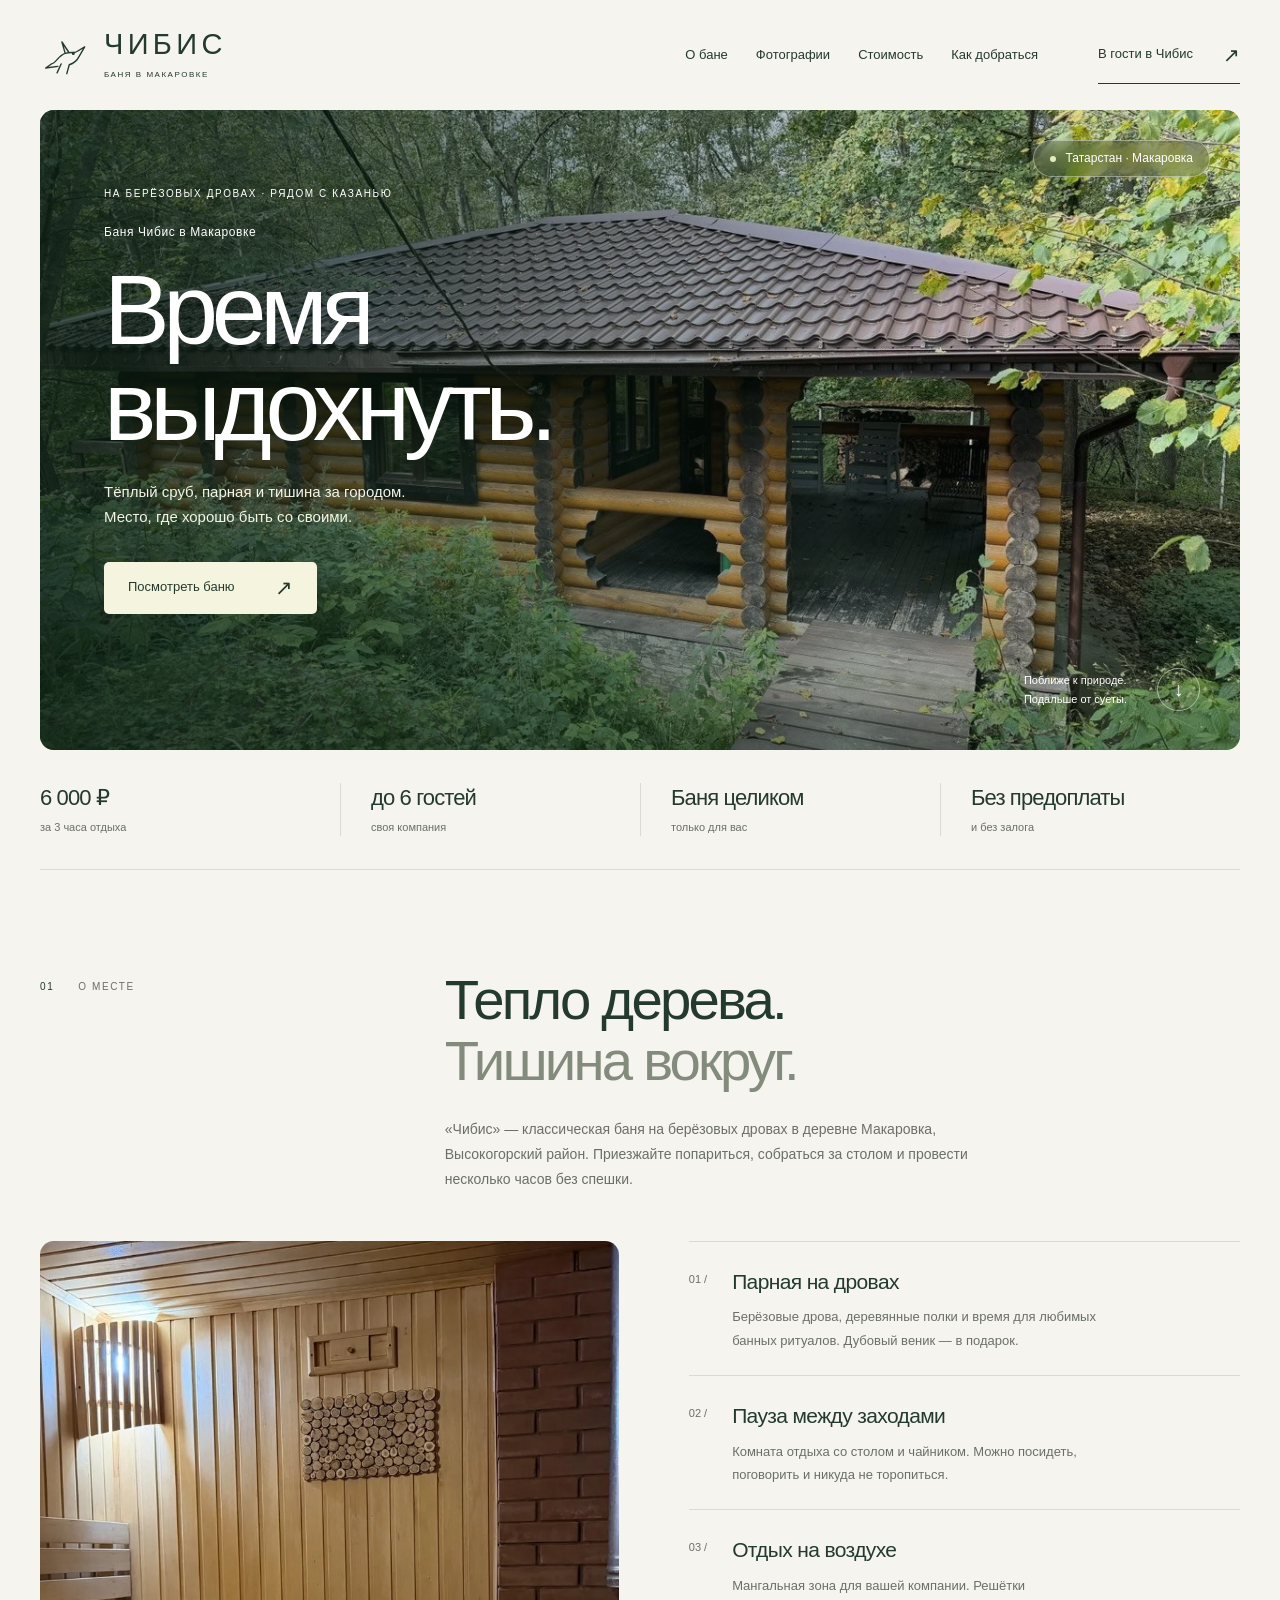
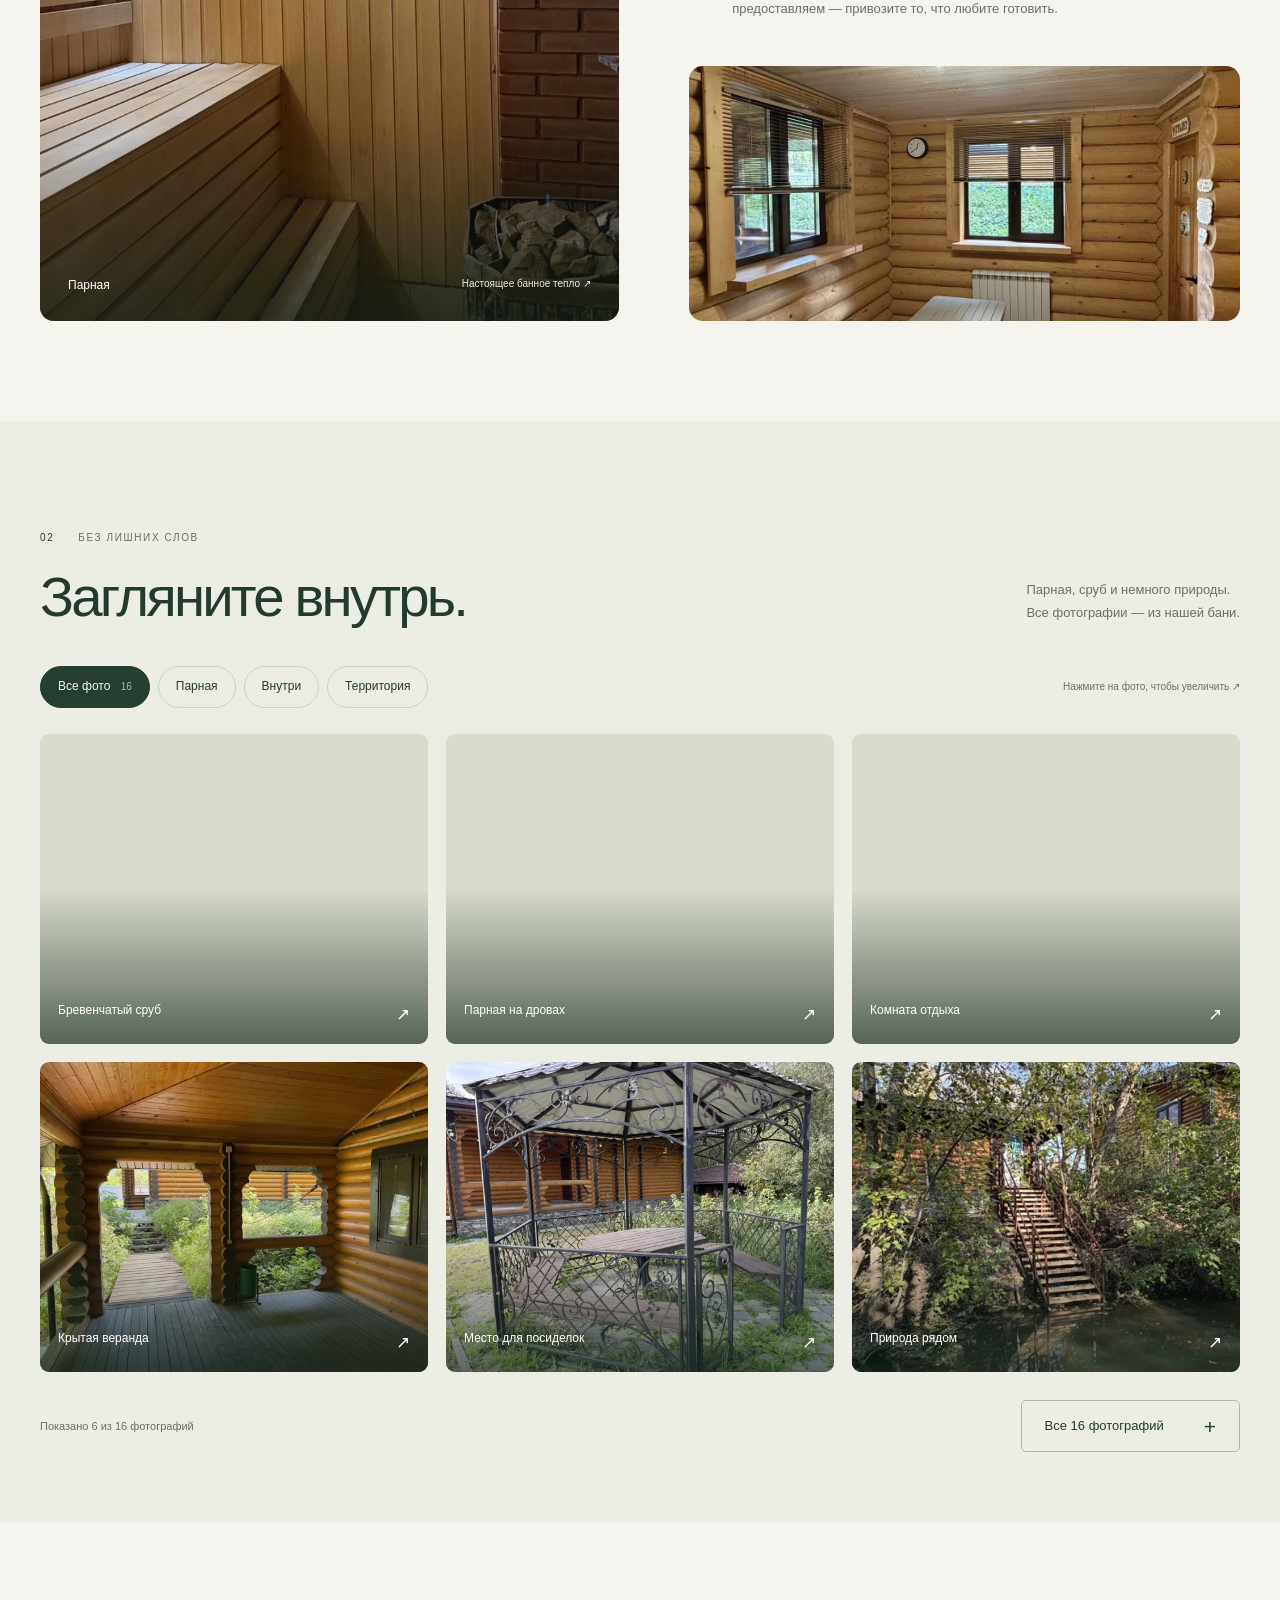
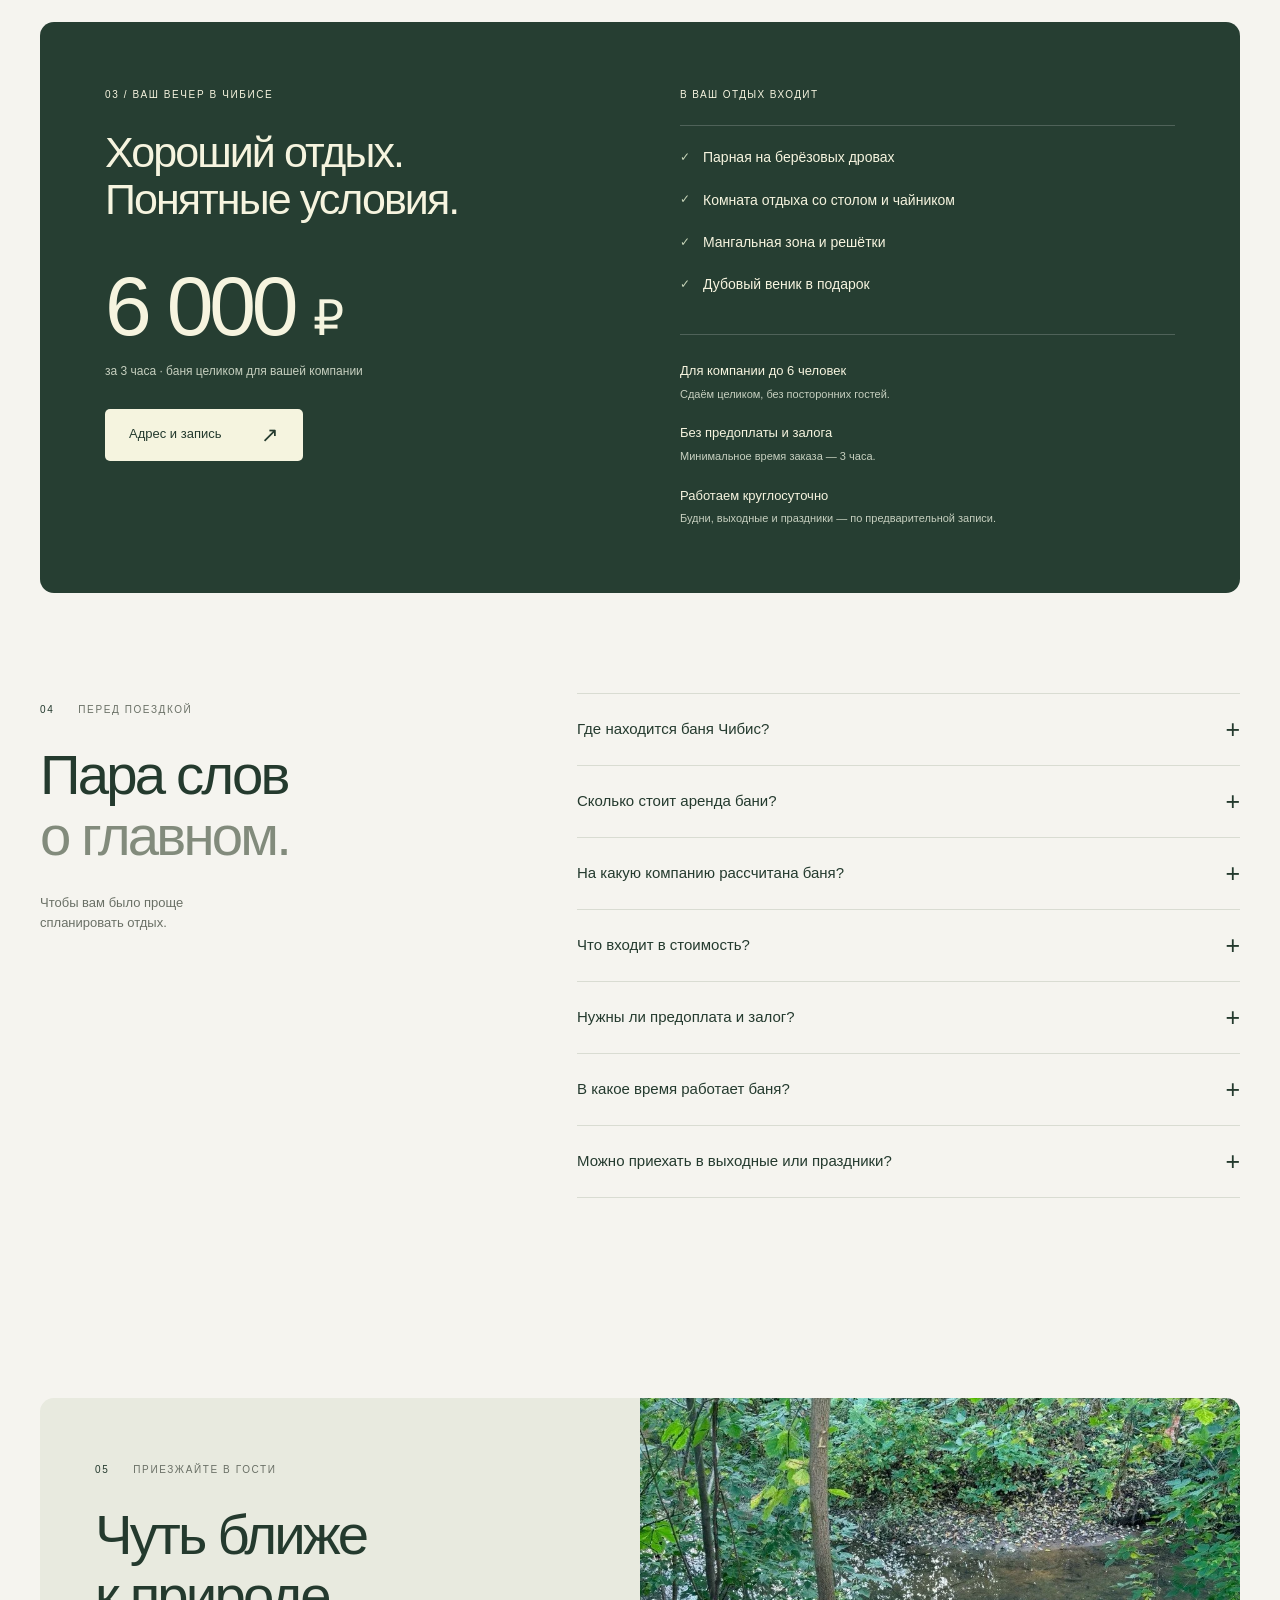
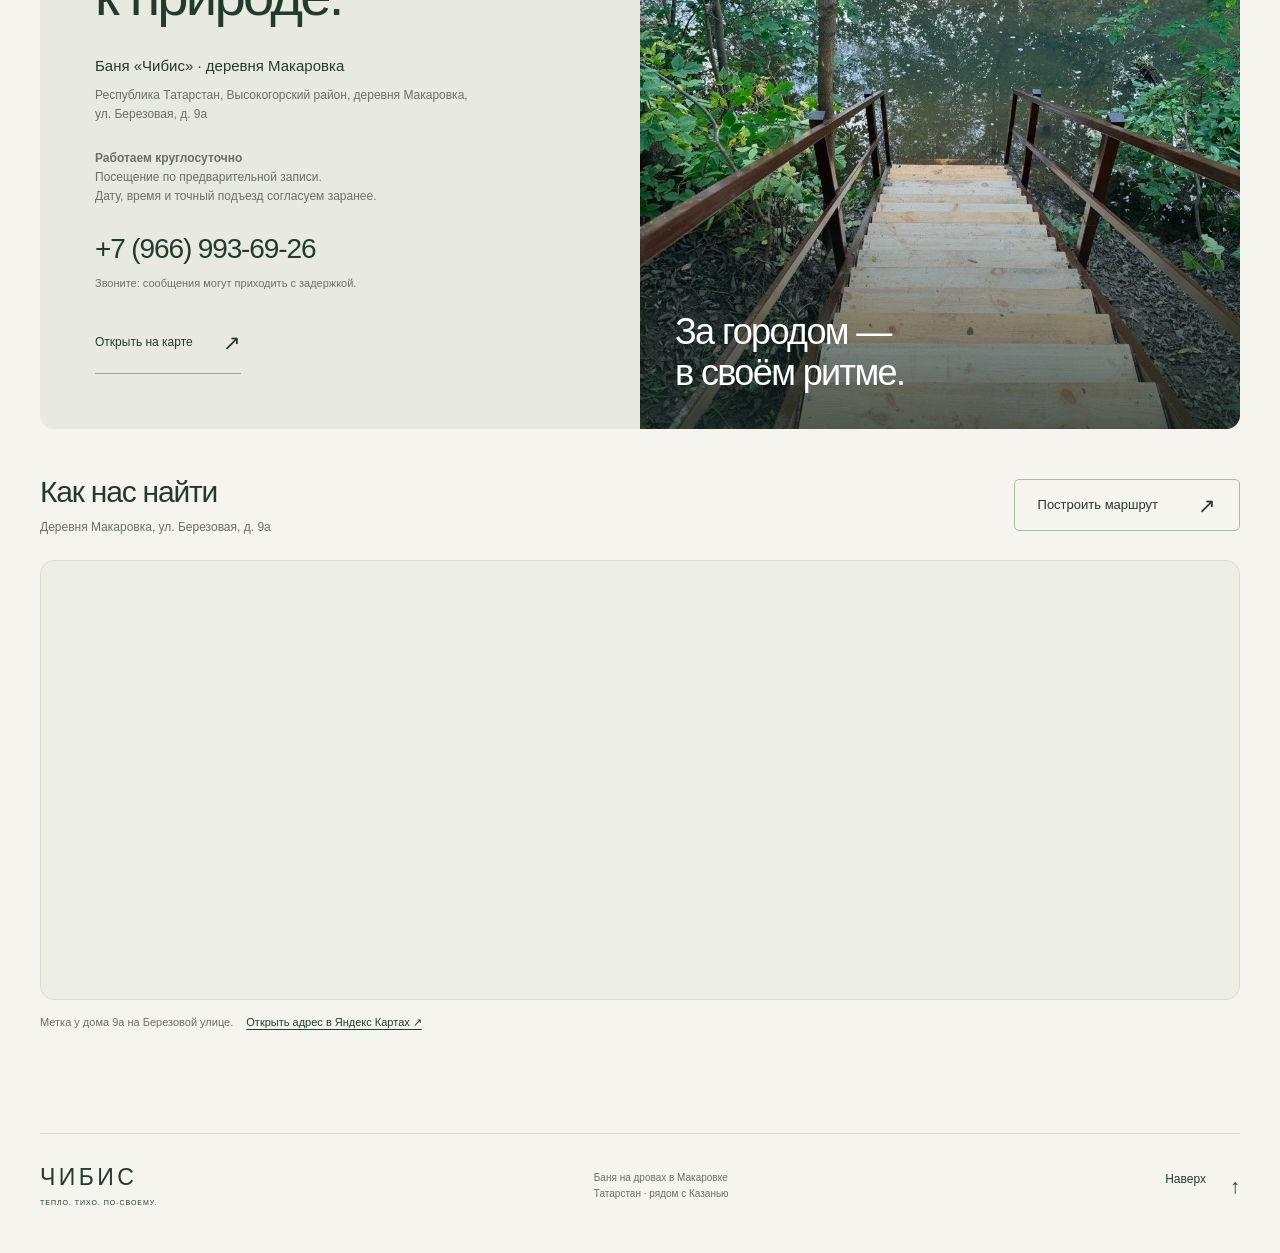
==== index.html @ 9d66b0c0 "Add files via upload" ====
<!doctype html>
<html lang="ru" class="no-js">
<head>
  <meta charset="utf-8">
  <meta name="viewport" content="width=device-width, initial-scale=1">
  <title>Баня Чибис в Макаровке — баня на дровах рядом с Казанью</title>
  <meta name="description" content="Баня Чибис в деревне Макаровка, Татарстан. Баня на берёзовых дровах для компании до 6 человек: 6 000 ₽ за 3 часа. Комната отдыха, мангальная зона и дубовый веник в подарок.">
  <meta name="robots" content="index, follow, max-image-preview:large">
  <meta name="theme-color" content="#f5f4ef">
  <meta property="og:type" content="website">
  <meta property="og:locale" content="ru_RU">
  <meta property="og:site_name" content="Баня Чибис">
  <meta property="og:title" content="Баня Чибис — время выдохнуть">
  <meta property="og:description" content="Баня на берёзовых дровах в Макаровке рядом с Казанью. Для своей компании, целиком. 6 000 ₽ за 3 часа.">
  <meta name="twitter:card" content="summary_large_image">
  <!-- SEO-URL-START --><!-- SEO-URL-END -->
  <link rel="icon" href="assets/favicon.svg" type="image/svg+xml">
  <link rel="stylesheet" href="assets/style.css">
  <link rel="preload" as="image" href="assets/photos/07.webp" fetchpriority="high">
  <script src="assets/app.js" defer></script>
  <!-- SCHEMA-START -->
  <script type="application/ld+json">[{"@context": "https://schema.org", "@type": "LocalBusiness", "name": "Баня Чибис", "description": "Баня на берёзовых дровах в Макаровке рядом с Казанью. Аренда целиком для компании до 6 человек.", "address": {"@type": "PostalAddress", "addressCountry": "RU", "addressRegion": "Республика Татарстан", "addressLocality": "деревня Макаровка, Семиозерское сельское поселение, Высокогорский район", "streetAddress": "Республика Татарстан, Высокогорский район, деревня Макаровка, ул. Березовая, д. 9а"}, "priceRange": "6 000 ₽ за 3 часа", "openingHoursSpecification": {"@type": "OpeningHoursSpecification", "dayOfWeek": ["Monday", "Tuesday", "Wednesday", "Thursday", "Friday", "Saturday", "Sunday"], "opens": "00:00", "closes": "23:59"}, "makesOffer": {"@type": "Offer", "price": "6000", "priceCurrency": "RUB", "itemOffered": {"@type": "Service", "name": "Аренда бани целиком на 3 часа", "description": "Для компании до 6 человек. Парная, комната отдыха, мангальная зона и дубовый веник в подарок."}}, "telephone": "+79669936926", "hasMap": "https://yandex.ru/maps/11119/republic-of-tatarstan/house/beryozovaya_ulitsa_9a/YEAYdwRoSEwBQFtvfXVweH9jYg==/", "geo": {"@type": "GeoCoordinates", "latitude": 55.919306, "longitude": 49.138196}}, {"@context": "https://schema.org", "@type": "FAQPage", "mainEntity": [{"@type": "Question", "name": "Где находится баня Чибис?", "acceptedAnswer": {"@type": "Answer", "text": "По адресу: Республика Татарстан, Высокогорский район, деревня Макаровка, ул. Березовая, д. 9а. Если нужна помощь с подъездом, позвоните: +7 (966) 993-69-26."}}, {"@type": "Question", "name": "Сколько стоит аренда бани?", "acceptedAnswer": {"@type": "Answer", "text": "Стоимость — 6 000 ₽ за 3 часа. Это минимальное время заказа. Условия более длительного отдыха уточняйте при записи."}}, {"@type": "Question", "name": "На какую компанию рассчитана баня?", "acceptedAnswer": {"@type": "Answer", "text": "На компанию до 6 человек. Баня сдаётся целиком: в забронированное время здесь отдыхаете вы и ваши гости."}}, {"@type": "Question", "name": "Что входит в стоимость?", "acceptedAnswer": {"@type": "Answer", "text": "Парная на берёзовых дровах, комната отдыха со столом и чайником, мангальная зона с решётками. Дубовый веник — в подарок."}}, {"@type": "Question", "name": "Нужны ли предоплата и залог?", "acceptedAnswer": {"@type": "Answer", "text": "Предоплата и залог не требуются. При этом дату и время посещения необходимо заранее согласовать с владельцем."}}, {"@type": "Question", "name": "В какое время работает баня?", "acceptedAnswer": {"@type": "Answer", "text": "Баня Чибис работает круглосуточно, каждый день, включая выходные и праздники. Посещение по предварительной записи: дату и время необходимо согласовать заранее."}}, {"@type": "Question", "name": "Можно приехать в выходные или праздники?", "acceptedAnswer": {"@type": "Answer", "text": "Да, отдых в выходные и праздничные дни возможен. Свободное время уточняйте заранее. Для записи лучше позвонить: сообщения могут приходить с задержкой."}}]}]</script>
  <!-- SCHEMA-END -->
</head>
<body>
  <a class="skip-link" href="#main">Перейти к содержимому</a>
  <header class="header wrap">
    <a class="brand" href="#" aria-label="Баня Чибис — главная">
      <svg class="brand-bird" viewBox="0 0 64 64" aria-hidden="true"><path d="M14 43c6-1 8-10 17-13 7-2 10 0 14-2l10-6-7 12c-2 4-5 8-12 10l-3 11m-7-12-5 11M31 30l-4-14 8 12M14 43 7 48l15-2"/><circle cx="41" cy="30" r="1"/></svg>
      <span><span class="brand-name">ЧИБИС</span><span class="brand-caption">БАНЯ В МАКАРОВКЕ</span></span>
    </a>
    <nav class="nav" id="navigation" aria-label="Основная навигация">
      <a href="#about">О бане</a><a href="#gallery">Фотографии</a><a href="#price">Стоимость</a><a href="#contacts">Как добраться</a>
    </nav>
    <a class="header-action" href="#contacts">В гости в Чибис <span aria-hidden="true">↗</span></a>
    <button class="menu-toggle" type="button" aria-label="Открыть меню" aria-controls="navigation" aria-expanded="false"><span></span><span></span></button>
  </header>

  <main id="main">
    <section class="hero wrap" aria-labelledby="hero-title">
      <div class="hero-frame">
        <img class="hero-image" src="assets/photos/07.webp" width="1280" height="960" alt="Бревенчатая баня Чибис среди деревьев в Макаровке" fetchpriority="high">
        <div class="hero-shade"></div>
        <span class="location-pill"><span class="status-dot"></span> Татарстан · Макаровка</span>
        <div class="hero-content">
          <p class="eyebrow">НА БЕРЁЗОВЫХ ДРОВАХ · РЯДОМ С КАЗАНЬЮ</p>
          <h1 id="hero-title"><span class="hero-name">Баня Чибис в Макаровке</span>Время<br>выдохнуть.</h1>
          <p class="hero-description">Тёплый сруб, парная и тишина за городом.<br>Место, где хорошо быть со своими.</p>
          <a class="button button-cream" href="#gallery">Посмотреть баню <span aria-hidden="true">↗</span></a>
        </div>
        <a class="hero-footnote" href="#about"><span>Поближе к природе.<br>Подальше от суеты.</span><span class="circle-arrow" aria-hidden="true">↓</span></a>
      </div>
      <div class="facts" aria-label="Основные условия аренды">
        <div><strong>6 000 ₽</strong><span>за 3 часа отдыха</span></div>
        <div><strong>до 6 гостей</strong><span>своя компания</span></div>
        <div><strong>Баня целиком</strong><span>только для вас</span></div>
        <div><strong>Без предоплаты</strong><span>и без залога</span></div>
      </div>
    </section>

    <section class="section wrap" id="about" aria-labelledby="about-title">
      <div class="section-heading">
        <p class="eyebrow section-label"><span>01</span> О МЕСТЕ</p>
        <div><h2 id="about-title">Тепло дерева.<br><span class="muted">Тишина вокруг.</span></h2><p class="heading-description">«Чибис» — классическая баня на берёзовых дровах в деревне Макаровка, Высокогорский район. Приезжайте попариться, собраться за столом и провести несколько часов без спешки.</p></div>
      </div>
      <div class="about-grid">
        <figure class="steam-photo"><img src="assets/photos/03.webp" width="1280" height="960" loading="lazy" decoding="async" alt="Деревянные полки и дровяная печь в парной бани Чибис"><figcaption><span>Парная</span><span>Настоящее банное тепло ↗</span></figcaption></figure>
        <div class="about-details">
          <div class="feature"><span class="feature-number">01 /</span><div><h3>Парная на дровах</h3><p>Берёзовые дрова, деревянные полки и время для любимых банных ритуалов. Дубовый веник — в подарок.</p></div></div>
          <div class="feature"><span class="feature-number">02 /</span><div><h3>Пауза между заходами</h3><p>Комната отдыха со столом и чайником. Можно посидеть, поговорить и никуда не торопиться.</p></div></div>
          <div class="feature"><span class="feature-number">03 /</span><div><h3>Отдых на воздухе</h3><p>Мангальная зона для вашей компании. Решётки предоставляем — привозите то, что любите готовить.</p></div></div>
          <img class="rest-photo" src="assets/photos/09.webp" width="1280" height="960" loading="lazy" decoding="async" alt="Комната отдыха в срубе: деревянный стол и скамейки у окон">
        </div>
      </div>
    </section>

    <section class="gallery-section section" id="gallery" aria-labelledby="gallery-title">
      <div class="wrap">
        <div class="gallery-heading"><div><p class="eyebrow section-label"><span>02</span> БЕЗ ЛИШНИХ СЛОВ</p><h2 id="gallery-title">Загляните внутрь.</h2></div><p class="gallery-description">Парная, сруб и немного природы.<br>Все фотографии — из нашей бани.</p></div>
        <div class="gallery-toolbar"><div class="filters" role="group" aria-label="Фильтр фотографий"><button type="button" class="filter active" data-filter="all" aria-pressed="true">Все фото <span>16</span></button><button type="button" class="filter" data-filter="steam" aria-pressed="false">Парная</button><button type="button" class="filter" data-filter="inside" aria-pressed="false">Внутри</button><button type="button" class="filter" data-filter="outside" aria-pressed="false">Территория</button></div><span class="gallery-hint">Нажмите на фото, чтобы увеличить ↗</span></div>
        <div class="photo-grid" id="photo-grid">
          <!-- GALLERY-START -->
<a class="photo" href="assets/photos/07.webp" data-category="outside" data-caption="Бревенчатый сруб" aria-label="Увеличить фото: Бревенчатый сруб"><img src="assets/photos/07-small.webp" srcset="assets/photos/07-small.webp 640w, assets/photos/07.webp 1280w" sizes="(max-width:560px) 46vw, (max-width:800px) 47vw, 31vw" width="1280" height="960" loading="lazy" decoding="async" alt="Баня Чибис: деревянный сруб с крытой верандой среди деревьев"><span class="photo-caption">Бревенчатый сруб<span aria-hidden="true">↗</span></span></a>
<a class="photo" href="assets/photos/03.webp" data-category="steam" data-caption="Парная на дровах" aria-label="Увеличить фото: Парная на дровах"><img src="assets/photos/03-small.webp" srcset="assets/photos/03-small.webp 640w, assets/photos/03.webp 1280w" sizes="(max-width:560px) 46vw, (max-width:800px) 47vw, 31vw" width="1280" height="960" loading="lazy" decoding="async" alt="Деревянные полки и дровяная печь в парной бани Чибис"><span class="photo-caption">Парная на дровах<span aria-hidden="true">↗</span></span></a>
<a class="photo" href="assets/photos/09.webp" data-category="inside" data-caption="Комната отдыха" aria-label="Увеличить фото: Комната отдыха"><img src="assets/photos/09-small.webp" srcset="assets/photos/09-small.webp 640w, assets/photos/09.webp 1280w" sizes="(max-width:560px) 46vw, (max-width:800px) 47vw, 31vw" width="1280" height="960" loading="lazy" decoding="async" alt="Комната отдыха со столом и скамейками в бревенчатом срубе"><span class="photo-caption">Комната отдыха<span aria-hidden="true">↗</span></span></a>
<a class="photo" href="assets/photos/08.webp" data-category="outside" data-caption="Крытая веранда" aria-label="Увеличить фото: Крытая веранда"><img src="assets/photos/08-small.webp" srcset="assets/photos/08-small.webp 640w, assets/photos/08.webp 1280w" sizes="(max-width:560px) 46vw, (max-width:800px) 47vw, 31vw" width="1280" height="960" loading="lazy" decoding="async" alt="Крытая веранда бани Чибис и деревянная дорожка"><span class="photo-caption">Крытая веранда<span aria-hidden="true">↗</span></span></a>
<a class="photo" href="assets/photos/01.webp" data-category="outside" data-caption="Место для посиделок" aria-label="Увеличить фото: Место для посиделок"><img src="assets/photos/01-small.webp" srcset="assets/photos/01-small.webp 640w, assets/photos/01.webp 1280w" sizes="(max-width:560px) 46vw, (max-width:800px) 47vw, 31vw" width="1280" height="960" loading="lazy" decoding="async" alt="Беседка со столом и скамейками на территории бани"><span class="photo-caption">Место для посиделок<span aria-hidden="true">↗</span></span></a>
<a class="photo" href="assets/photos/16.webp" data-category="outside" data-caption="Природа рядом" aria-label="Увеличить фото: Природа рядом"><img src="assets/photos/16-small.webp" srcset="assets/photos/16-small.webp 480w, assets/photos/16.webp 960w" sizes="(max-width:560px) 46vw, (max-width:800px) 47vw, 31vw" width="960" height="1280" loading="lazy" decoding="async" alt="Вид на воду, деревья и деревянную лестницу на территории"><span class="photo-caption">Природа рядом<span aria-hidden="true">↗</span></span></a>
<a class="photo photo-extra" href="assets/photos/02.webp" data-category="steam" data-caption="Тепло парной" aria-label="Увеличить фото: Тепло парной"><img src="assets/photos/02-small.webp" srcset="assets/photos/02-small.webp 640w, assets/photos/02.webp 1280w" sizes="(max-width:560px) 46vw, (max-width:800px) 47vw, 31vw" width="1280" height="960" loading="lazy" decoding="async" alt="Парная с деревянными полками и дверью"><span class="photo-caption">Тепло парной<span aria-hidden="true">↗</span></span></a>
<a class="photo photo-extra" href="assets/photos/04.webp" data-category="outside" data-caption="Мангальная зона" aria-label="Увеличить фото: Мангальная зона"><img src="assets/photos/04-small.webp" srcset="assets/photos/04-small.webp 640w, assets/photos/04.webp 1280w" sizes="(max-width:560px) 46vw, (max-width:800px) 47vw, 31vw" width="1280" height="960" loading="lazy" decoding="async" alt="Мангал и беседка рядом с деревянной баней"><span class="photo-caption">Мангальная зона<span aria-hidden="true">↗</span></span></a>
<a class="photo photo-extra" href="assets/photos/05.webp" data-category="inside" data-caption="Банные принадлежности" aria-label="Увеличить фото: Банные принадлежности"><img src="assets/photos/05-small.webp" srcset="assets/photos/05-small.webp 640w, assets/photos/05.webp 1280w" sizes="(max-width:560px) 46vw, (max-width:800px) 47vw, 31vw" width="1280" height="960" loading="lazy" decoding="async" alt="Полка с банными принадлежностями в помещении бани"><span class="photo-caption">Банные принадлежности<span aria-hidden="true">↗</span></span></a>
<a class="photo photo-extra" href="assets/photos/06.webp" data-category="steam" data-caption="Печь и камни" aria-label="Увеличить фото: Печь и камни"><img src="assets/photos/06-small.webp" srcset="assets/photos/06-small.webp 640w, assets/photos/06.webp 1280w" sizes="(max-width:560px) 46vw, (max-width:800px) 47vw, 31vw" width="1280" height="960" loading="lazy" decoding="async" alt="Дровяная печь с камнями и деревянные полки парной"><span class="photo-caption">Печь и камни<span aria-hidden="true">↗</span></span></a>
<a class="photo photo-extra" href="assets/photos/10.webp" data-category="inside" data-caption="Санузел" aria-label="Увеличить фото: Санузел"><img src="assets/photos/10-small.webp" srcset="assets/photos/10-small.webp 640w, assets/photos/10.webp 1280w" sizes="(max-width:560px) 46vw, (max-width:800px) 47vw, 31vw" width="1280" height="960" loading="lazy" decoding="async" alt="Санузел с раковиной внутри бревенчатой бани"><span class="photo-caption">Санузел<span aria-hidden="true">↗</span></span></a>
<a class="photo photo-extra" href="assets/photos/11.webp" data-category="inside" data-caption="Внутри сруба" aria-label="Увеличить фото: Внутри сруба"><img src="assets/photos/11-small.webp" srcset="assets/photos/11-small.webp 640w, assets/photos/11.webp 1280w" sizes="(max-width:560px) 46vw, (max-width:800px) 47vw, 31vw" width="1280" height="960" loading="lazy" decoding="async" alt="Входная зона бани Чибис с деревянными стенами"><span class="photo-caption">Внутри сруба<span aria-hidden="true">↗</span></span></a>
<a class="photo photo-extra" href="assets/photos/12.webp" data-category="steam" data-caption="Ещё один взгляд на парную" aria-label="Увеличить фото: Ещё один взгляд на парную"><img src="assets/photos/12-small.webp" srcset="assets/photos/12-small.webp 640w, assets/photos/12.webp 1280w" sizes="(max-width:560px) 46vw, (max-width:800px) 47vw, 31vw" width="1280" height="960" loading="lazy" decoding="async" alt="Широкие полки парной и печь в бане Чибис"><span class="photo-caption">Ещё один взгляд на парную<span aria-hidden="true">↗</span></span></a>
<a class="photo photo-extra" href="assets/photos/13.webp" data-category="outside" data-caption="Среди деревьев" aria-label="Увеличить фото: Среди деревьев"><img src="assets/photos/13-small.webp" srcset="assets/photos/13-small.webp 640w, assets/photos/13.webp 1280w" sizes="(max-width:560px) 46vw, (max-width:800px) 47vw, 31vw" width="1280" height="960" loading="lazy" decoding="async" alt="Зелёная территория и деревянные строения бани Чибис"><span class="photo-caption">Среди деревьев<span aria-hidden="true">↗</span></span></a>
<a class="photo photo-extra" href="assets/photos/14.webp" data-category="outside" data-caption="Дорожка к природе" aria-label="Увеличить фото: Дорожка к природе"><img src="assets/photos/14-small.webp" srcset="assets/photos/14-small.webp 480w, assets/photos/14.webp 960w" sizes="(max-width:560px) 46vw, (max-width:800px) 47vw, 31vw" width="960" height="1280" loading="lazy" decoding="async" alt="Деревянная лестница среди зелёных деревьев"><span class="photo-caption">Дорожка к природе<span aria-hidden="true">↗</span></span></a>
<a class="photo photo-extra" href="assets/photos/15.webp" data-category="inside" data-caption="Детали бани" aria-label="Увеличить фото: Детали бани"><img src="assets/photos/15-small.webp" srcset="assets/photos/15-small.webp 640w, assets/photos/15.webp 1280w" sizes="(max-width:560px) 46vw, (max-width:800px) 47vw, 31vw" width="1280" height="960" loading="lazy" decoding="async" alt="Внутреннее помещение бани и вход в парную"><span class="photo-caption">Детали бани<span aria-hidden="true">↗</span></span></a>
<!-- GALLERY-END -->
        </div>
        <div class="gallery-bottom"><p id="gallery-count" aria-live="polite">Показано 6 из 16 фотографий</p><button class="button button-outline" id="show-photos" type="button" aria-expanded="false" aria-controls="photo-grid">Все 16 фотографий <span aria-hidden="true">+</span></button></div>
      </div>
    </section>

    <section class="section wrap" id="price" aria-labelledby="price-title">
      <div class="price-panel">
        <div class="price-main"><p class="eyebrow">03 / ВАШ ВЕЧЕР В ЧИБИСЕ</p><h2 id="price-title">Хороший отдых.<br>Понятные условия.</h2><div class="price-value">6 000 <span>₽</span></div><p class="price-duration">за 3 часа · баня целиком для вашей компании</p><a class="button button-cream" href="#contacts">Адрес и запись <span aria-hidden="true">↗</span></a></div>
        <div class="price-details"><p class="price-list-heading">В ВАШ ОТДЫХ ВХОДИТ</p><ul class="included"><li>Парная на берёзовых дровах</li><li>Комната отдыха со столом и чайником</li><li>Мангальная зона и решётки</li><li>Дубовый веник в подарок</li></ul><div class="price-notes"><p><strong>Для компании до 6 человек</strong><span>Сдаём целиком, без посторонних гостей.</span></p><p><strong>Без предоплаты и залога</strong><span>Минимальное время заказа — 3 часа.</span></p><p><strong>Работаем круглосуточно</strong><span>Будни, выходные и праздники — по предварительной записи.</span></p></div></div>
      </div>
    </section>

    <section class="section wrap faq-section" id="questions" aria-labelledby="faq-title">
      <div class="faq-intro"><p class="eyebrow section-label"><span>04</span> ПЕРЕД ПОЕЗДКОЙ</p><h2 id="faq-title">Пара слов<br><span class="muted">о главном.</span></h2><p>Чтобы вам было проще<br>спланировать отдых.</p></div>
      <div class="faq-list">
        <details><summary>Где находится баня Чибис?<span aria-hidden="true">+</span></summary><div><p>По адресу: Республика Татарстан, Высокогорский район, деревня Макаровка, ул. Березовая, д. 9а. Если нужна помощь с подъездом, позвоните: +7 (966) 993-69-26.</p></div></details>
        <details><summary>Сколько стоит аренда бани?<span aria-hidden="true">+</span></summary><div><p>Стоимость — 6 000 ₽ за 3 часа. Это минимальное время заказа. Условия более длительного отдыха уточняйте при записи.</p></div></details>
        <details><summary>На какую компанию рассчитана баня?<span aria-hidden="true">+</span></summary><div><p>На компанию до 6 человек. Баня сдаётся целиком: в забронированное время здесь отдыхаете вы и ваши гости.</p></div></details>
        <details><summary>Что входит в стоимость?<span aria-hidden="true">+</span></summary><div><p>Парная на берёзовых дровах, комната отдыха со столом и чайником, мангальная зона с решётками. Дубовый веник — в подарок.</p></div></details>
        <details><summary>Нужны ли предоплата и залог?<span aria-hidden="true">+</span></summary><div><p>Предоплата и залог не требуются. При этом дату и время посещения необходимо заранее согласовать с владельцем.</p></div></details>
        <details><summary>В какое время работает баня?<span aria-hidden="true">+</span></summary><div><p>Баня Чибис работает круглосуточно, каждый день, включая выходные и праздники. Посещение по предварительной записи: дату и время необходимо согласовать заранее.</p></div></details>
        <details><summary>Можно приехать в выходные или праздники?<span aria-hidden="true">+</span></summary><div><p>Да, отдых в выходные и праздничные дни возможен. Свободное время уточняйте заранее. Для записи лучше позвонить: сообщения могут приходить с задержкой.</p></div></details>
      </div>
    </section>

    <section class="section wrap" id="contacts" aria-labelledby="contacts-title">
      <div class="contact-panel"><div class="contact-info"><p class="eyebrow section-label"><span>05</span> ПРИЕЗЖАЙТЕ В ГОСТИ</p><h2 id="contacts-title">Чуть ближе<br>к природе.</h2><p class="contact-lead">Баня «Чибис» · деревня Макаровка</p><p class="contact-address"><!-- ADDRESS-START -->Республика Татарстан, Высокогорский район, деревня Макаровка, ул. Березовая, д. 9а<!-- ADDRESS-END --></p><p class="contact-note"><strong>Работаем круглосуточно</strong><br>Посещение по предварительной записи.<br>Дату, время и точный подъезд согласуем заранее.</p><!-- CONTACT-START --><a class="contact-phone" href="tel:+79669936926">+7 (966) 993-69-26</a><p class="contact-phone-note">Звоните: сообщения могут приходить с задержкой.</p><!-- CONTACT-END --><a class="map-link" href="https://yandex.ru/maps/11119/republic-of-tatarstan/house/beryozovaya_ulitsa_9a/YEAYdwRoSEwBQFtvfXVweH9jYg==/" target="_blank" rel="noopener noreferrer">Открыть на карте <span aria-hidden="true">↗</span></a></div><div class="contact-photo"><img src="assets/photos/14.webp" width="960" height="1280" alt="Деревянная лестница среди деревьев на территории бани Чибис" loading="lazy" decoding="async"><span>За городом —<br>в своём ритме.</span></div></div>
      <!-- MAP-START --><div class="map-section" aria-labelledby="map-title">
        <div class="map-heading"><div><h3 id="map-title">Как нас найти</h3><p>Деревня Макаровка, ул. Березовая, д. 9а</p></div><a class="button button-outline" href="https://yandex.ru/maps/?rtext=~55.919306%2C49.138196&amp;rtt=auto" target="_blank" rel="noopener noreferrer">Построить маршрут <span aria-hidden="true">↗</span></a></div>
        <div class="map-frame"><iframe src="https://yandex.ru/map-widget/v1/?ll=49.138196%2C55.919306&amp;z=17&amp;pt=49.138196%2C55.919306%2Cpm2gnm&amp;lang=ru_RU" title="Яндекс Карта — Баня Чибис, деревня Макаровка, Березовая улица, 9а" width="1200" height="440" loading="lazy" allowfullscreen referrerpolicy="no-referrer-when-downgrade"></iframe></div>
        <p class="map-caption">Метка у дома 9а на Березовой улице. <a href="https://yandex.ru/maps/11119/republic-of-tatarstan/house/beryozovaya_ulitsa_9a/YEAYdwRoSEwBQFtvfXVweH9jYg==/" target="_blank" rel="noopener noreferrer">Открыть адрес в Яндекс Картах ↗</a></p>
      </div><!-- MAP-END -->
    </section>
  </main>

  <footer class="footer wrap"><a class="brand footer-brand" href="#"><span class="brand-name">ЧИБИС</span><span class="brand-caption">ТЕПЛО. ТИХО. ПО-СВОЕМУ.</span></a><p>Баня на дровах в Макаровке<br>Татарстан · рядом с Казанью</p><a href="#main">Наверх <span aria-hidden="true">↑</span></a></footer>
  <div class="mobile-bar"><span>6 000 ₽ <small>/ 3 часа</small></span><!-- MOBILE-START --><a href="tel:+79669936926">Позвонить и записаться ↗</a><!-- MOBILE-END --></div>

  <dialog class="lightbox" id="lightbox" aria-label="Просмотр фотографий бани" aria-modal="true"><div class="lightbox-top"><span id="lightbox-count" aria-live="polite"></span><button class="lightbox-close" type="button" aria-label="Закрыть просмотр">✕</button></div><button class="lightbox-prev" type="button" aria-label="Предыдущая фотография">←</button><figure><img id="lightbox-image" alt=""><figcaption id="lightbox-caption"></figcaption></figure><button class="lightbox-next" type="button" aria-label="Следующая фотография">→</button><p class="lightbox-help">← → для переключения · Esc, чтобы закрыть</p></dialog>
</body>
</html>
---- assets/style.css ----
:root{--paper:#f5f4ef;--ink:#243a2e;--muted:#6a7066;--line:#d9dcd2;--green:#263e32;--soft:#eceee6;--cream:#f5f4df;--radius:14px;color-scheme:light}*{box-sizing:border-box}html{scroll-behavior:smooth;scroll-padding-top:30px}body{margin:0;background:var(--paper);color:var(--ink);font:16px/1.6 Arial,Helvetica,sans-serif;-webkit-font-smoothing:antialiased}body.modal-open{overflow:hidden}a{color:inherit;text-decoration:none}button{font:inherit;color:inherit;cursor:pointer}button,a{-webkit-tap-highlight-color:transparent}button{touch-action:manipulation}img{max-width:100%;display:block;object-fit:cover}p,h1,h2,h3,figure{margin:0}button:focus-visible,a:focus-visible,summary:focus-visible{outline:3px solid #b68e47;outline-offset:5px}::selection{background:#d0d9c7}.wrap{width:min(1320px,calc(100% - 80px));margin-inline:auto}.sr-only{position:absolute;width:1px;height:1px;padding:0;margin:-1px;overflow:hidden;clip:rect(0,0,0,0);white-space:nowrap;border:0}.skip-link{position:fixed;top:8px;left:8px;transform:translateY(-160%);z-index:100;background:var(--cream);padding:12px 20px}.skip-link:focus{transform:none}.header{height:110px;display:flex;align-items:center;gap:40px}.brand{display:flex;align-items:center;gap:12px;flex-shrink:0}.brand-bird{width:52px;height:58px;fill:none;stroke:var(--ink);stroke-width:1.7;stroke-linecap:round;stroke-linejoin:round}.brand-name{display:block;font-size:29px;letter-spacing:.15em;line-height:1.15;font-weight:500}.brand-caption{display:block;font-size:8px;letter-spacing:.19em;margin-top:7px}.nav{display:flex;gap:28px;margin-left:auto;font-size:13px}.nav a{padding-block:12px}.nav a:hover{color:#7b5e3b}.header-action{display:flex;align-items:center;gap:30px;border-bottom:1px solid var(--ink);padding:12px 0;font-size:13px;margin-left:20px}.header-action span{font-size:20px}.menu-toggle{display:none}.hero-frame{position:relative;isolation:isolate;min-height:640px;border-radius:var(--radius);overflow:hidden;color:#fff}.hero-image,.hero-shade{position:absolute;inset:0;width:100%;height:100%;z-index:-2}.hero-image{object-position:50% 52%}.hero-shade{z-index:-1;background:linear-gradient(90deg,rgba(11,30,18,.77),rgba(11,30,18,.22) 67%,rgba(11,30,18,.05)),linear-gradient(0deg,rgba(11,30,18,.35),transparent 40%)}.location-pill{position:absolute;top:30px;right:30px;display:flex;align-items:center;gap:10px;border:1px solid #ffffff65;background:#23362644;backdrop-filter:blur(8px);border-radius:30px;padding:8px 16px;font-size:12px}.status-dot{width:6px;height:6px;background:#e3edbc;border-radius:50%}.hero-content{padding:76px 64px 80px;max-width:720px}.eyebrow{font-size:10px;letter-spacing:.16em;line-height:1.5;font-weight:500}.hero h1{font-weight:400;font-size:clamp(72px,7.7vw,112px);letter-spacing:-.065em;line-height:.97;margin:30px 0 26px}.hero-description{font-size:15px;color:#f4f4e7;line-height:1.65}.button{min-height:52px;display:inline-flex;align-items:center;justify-content:space-between;gap:40px;padding:14px 23px;border-radius:5px;font-size:13px;font-weight:500;border:1px solid transparent;transition:background .2s,transform .2s}.button:hover{transform:translateY(-2px)}.button span{font-size:21px;line-height:1}.button-cream{background:var(--cream);color:var(--ink)}.button-cream:hover{background:#fffdeb}.hero .button{margin-top:32px}.hero-footnote{position:absolute;right:40px;bottom:39px;display:flex;align-items:center;gap:30px;font-size:11px;line-height:1.65}.circle-arrow{width:43px;height:43px;display:grid;place-items:center;border:1px solid #ffffff80;border-radius:50%;font-size:20px}.facts{display:grid;grid-template-columns:repeat(4,1fr);padding:33px 0;border-bottom:1px solid var(--line)}.facts>div{padding-inline:30px;border-left:1px solid var(--line)}.facts>div:first-child{padding-left:0;border:0}.facts strong{display:block;font-size:22px;font-weight:400;letter-spacing:-.04em;line-height:1.4}.facts span{display:block;font-size:11px;color:var(--muted);margin-top:5px}.section{padding-block:100px}.section-heading{display:grid;grid-template-columns:1fr 2.18fr;gap:40px;margin-bottom:48px}.section-label{display:flex;gap:24px;padding-top:9px;color:var(--muted)}.section-label>span{color:var(--ink)}h2{font-size:clamp(36px,4.4vw,60px);font-weight:400;letter-spacing:-.05em;line-height:1.08}.muted{color:#828b7c}.heading-description{max-width:580px;font-size:14px;color:var(--muted);margin-top:25px;line-height:1.8}.about-grid{display:grid;grid-template-columns:1.05fr 1fr;gap:70px}.steam-photo{position:relative;min-height:660px;border-radius:var(--radius);overflow:hidden}.steam-photo>img{height:100%;width:100%;object-position:50% 50%}.steam-photo:after{content:"";position:absolute;inset:70% 0 0;background:linear-gradient(transparent,#152219a8)}.steam-photo figcaption{position:absolute;bottom:26px;left:28px;right:28px;z-index:1;color:#fff;display:flex;justify-content:space-between;gap:16px;font-size:12px}.steam-photo figcaption span:last-child{font-size:10px;color:#efeadb}.about-details{display:flex;flex-direction:column}.feature{display:flex;gap:25px;padding:23px 0;border-top:1px solid var(--line)}.feature-number{font-size:11px;color:var(--muted);padding-top:6px}.feature h3{font-size:21px;letter-spacing:-.03em;font-weight:400}.feature p{font-size:13px;color:var(--muted);line-height:1.8;max-width:380px;margin-top:7px}.rest-photo{margin-top:22px;width:100%;height:255px;border-radius:var(--radius)}.gallery-section{background:var(--soft);padding-bottom:70px}.gallery-heading{display:flex;justify-content:space-between;align-items:end;gap:30px}.gallery-heading h2{margin-top:22px}.gallery-description{font-size:13px;line-height:1.8;color:var(--muted);padding-bottom:3px}.gallery-toolbar{margin:38px 0 26px;display:flex;align-items:center;justify-content:space-between;gap:18px}.filters{display:flex;gap:8px;flex-wrap:wrap}.filter{background:transparent;border:1px solid #cdd3c7;border-radius:30px;font-size:12px;padding:9px 17px;min-height:42px}.filter span{font-size:10px;margin-left:7px;opacity:.65}.filter.active{background:var(--green);color:#f4f5ea;border-color:var(--green)}.filter:hover:not(.active){background:#dfe4d7}.gallery-hint{font-size:10px;color:var(--muted)}.photo-grid{display:grid;grid-template-columns:repeat(3,1fr);gap:18px}.photo{position:relative;display:block;border-radius:9px;overflow:hidden;background:#d7dbcc;aspect-ratio:1.25;color:#fff}.photo[hidden]{display:none}.photo img{width:100%;height:100%;transition:transform .5s}.photo:hover img{transform:scale(1.04)}.photo:after{content:"";position:absolute;inset:50% 0 0;background:linear-gradient(transparent,#13241aa8);pointer-events:none}.photo-caption{position:absolute;z-index:1;left:18px;right:18px;bottom:16px;display:flex;justify-content:space-between;font-size:12px}.photo-caption>span{font-size:17px}.photo-extra{display:none}.photo-extra.is-visible{display:block}.gallery-bottom{display:flex;align-items:center;justify-content:space-between;margin-top:28px;gap:20px}.gallery-bottom p{font-size:11px;color:var(--muted)}.button-outline{border-color:#aeb9a5;background:transparent}.button-outline:hover{background:#dce3d3}.price-panel{background:var(--green);border-radius:var(--radius);color:#f6f4df;display:grid;grid-template-columns:1fr 1fr;padding:65px;gap:80px}.price-main h2{font-size:43px;letter-spacing:-.045em;margin-top:27px}.price-value{font-size:84px;line-height:1.05;letter-spacing:-.05em;margin-top:40px}.price-value>span{font-size:49px;font-weight:400}.price-duration{font-size:12px;margin:12px 0 27px;color:#c6cfbf}.price-list-heading{font-size:10px;letter-spacing:.14em;padding-bottom:22px;border-bottom:1px solid #ffffff30}.included{list-style:none;margin:10px 0 28px;padding:0}.included li{padding:10px 0;font-size:14px;display:flex;gap:13px;align-items:center}.included li:before{content:"✓";font-size:12px;color:#c7d5b9}.price-notes{padding-top:6px;border-top:1px solid #ffffff30}.price-notes p{margin-top:20px}.price-notes strong{display:block;font-size:13px;font-weight:400}.price-notes span{display:block;font-size:11px;color:#c6cfbf;margin-top:4px}.faq-section{display:grid;grid-template-columns:1fr 1.5fr;gap:95px;padding-top:0}.faq-intro h2{margin-top:28px}.faq-intro>p:last-child{font-size:13px;color:var(--muted);margin-top:26px}.faq-list{border-top:1px solid var(--line)}details{border-bottom:1px solid var(--line)}summary{list-style:none;cursor:pointer;display:flex;gap:25px;align-items:center;justify-content:space-between;padding:23px 0;font-size:15px;line-height:1.5}summary::-webkit-details-marker{display:none}summary>span{font-size:25px;font-weight:300;transition:transform .2s;line-height:1}details[open] summary>span{transform:rotate(45deg)}details>div{font-size:13px;color:var(--muted);padding:0 35px 24px 0;line-height:1.85}.contact-panel{background:#e8eadf;border-radius:var(--radius);display:grid;grid-template-columns:1fr 1fr;overflow:hidden}.contact-info{padding:55px}.contact-info h2{margin-top:28px}.contact-lead{font-size:15px;margin-top:27px}.contact-address{font-size:12px;color:var(--muted);margin-top:8px;max-width:390px}.contact-note{font-size:12px;color:var(--muted);margin-top:25px}.contact-phone{display:block;font-size:28px;letter-spacing:-.04em;margin-top:20px}.contact-phone-note{font-size:11px;color:var(--muted);margin-top:4px}.map-link{font-size:12px;border-bottom:1px solid #9da58f;display:inline-flex;align-items:center;gap:30px;padding:13px 0;margin-top:20px}.map-link span{font-size:21px}.contact-photo{position:relative;min-height:590px}.contact-photo img{width:100%;height:100%;position:absolute;object-position:50% 62%}.contact-photo:after{content:"";position:absolute;inset:50% 0 0;background:linear-gradient(transparent,#10211bb5)}.contact-photo>span{position:absolute;z-index:1;bottom:35px;left:35px;font-size:36px;line-height:1.15;letter-spacing:-.045em;color:#fff}.footer{padding-block:30px 45px;border-top:1px solid var(--line);display:flex;align-items:center;justify-content:space-between;gap:25px}.footer-brand{display:block}.footer-brand .brand-name{font-size:23px}.footer-brand .brand-caption{font-size:7px;letter-spacing:.14em}.footer>p{font-size:10px;color:var(--muted)}.footer>a:last-child{font-size:12px;display:flex;gap:24px}.footer>a:last-child span{font-size:20px}.mobile-bar{display:none}.lightbox{position:fixed;inset:0;max-width:none;max-height:none;width:100%;height:100%;padding:0;border:0;background:#132219f5;color:#fff;margin:0}.lightbox::backdrop{background:#132219}.lightbox[open]{display:grid;place-items:center}.lightbox-top{position:absolute;top:20px;left:30px;right:20px;display:flex;align-items:center;justify-content:space-between;z-index:2;font-size:13px}.lightbox button{display:grid;place-items:center;width:48px;height:48px;border:1px solid #ffffff44;border-radius:50%;background:#182a20cc;color:#fff;font-size:23px}.lightbox button:hover{background:#3c5143}.lightbox figure{max-width:calc(100% - 180px);max-height:calc(100dvh - 150px);display:flex;flex-direction:column;align-items:center;gap:16px;margin:50px 0 45px}.lightbox figure>img{object-fit:contain;max-height:calc(100dvh - 195px);max-width:100%;min-height:0;border-radius:5px}.lightbox figcaption{font-size:13px;color:#e4e7db;flex-shrink:0;text-align:center}.lightbox-prev,.lightbox-next{position:absolute;top:48%;z-index:1}.lightbox-prev{left:20px}.lightbox-next{right:20px}.lightbox-help{position:absolute;bottom:15px;color:#bac6b5;font-size:10px}.no-js .filters,.no-js .gallery-hint,.no-js #show-photos{display:none}.no-js .photo-extra{display:block}.no-js .menu-toggle{display:none}.no-js .gallery-bottom p{display:none}
@media(min-width:1600px){.hero-frame{min-height:710px}.hero-content{padding-top:110px}}
@media(max-width:1150px){.wrap{width:calc(100% - 48px)}.header{height:95px;gap:20px}.nav{gap:18px;font-size:12px}.header-action{gap:15px;margin-left:0;font-size:12px}.brand-name{font-size:25px}.brand-bird{width:44px}.brand-caption{font-size:7px}.hero-frame{min-height:600px}.hero-content{padding:80px 45px}.hero h1{font-size:88px}.hero-footnote{right:30px}.facts>div{padding-inline:22px}.facts strong{font-size:20px}.section{padding-block:80px}.about-grid{gap:40px}.steam-photo{min-height:620px}.price-panel{padding:45px;gap:45px}.price-main h2{font-size:38px}.price-value{font-size:75px}.faq-section{padding-top:0;gap:55px}.contact-info{padding:40px}.contact-photo{min-height:570px}.gallery-hint{display:none}}
@media(max-width:800px){.wrap{width:calc(100% - 36px)}.header{height:86px;position:relative}.brand-bird{width:40px;height:48px}.brand-name{font-size:24px}.header-action{margin-left:auto;gap:12px;font-size:11px}.nav{display:none;position:absolute;top:78px;left:0;right:0;background:var(--paper);z-index:20;border:1px solid var(--line);box-shadow:0 12px 22px #13221915;border-radius:10px;padding:15px 22px}.nav.is-open{display:flex;flex-direction:column;gap:0}.nav a{font-size:15px;padding:12px 0}.menu-toggle{display:flex;flex-direction:column;justify-content:center;gap:6px;width:42px;height:44px;border:0;background:transparent;padding:9px;margin-left:7px}.menu-toggle span{height:1px;background:var(--ink);width:24px;transition:transform .2s}.menu-toggle[aria-expanded="true"] span:first-child{transform:translateY(3.5px) rotate(45deg)}.menu-toggle[aria-expanded="true"] span:last-child{transform:translateY(-3.5px) rotate(-45deg)}.hero-frame{min-height:595px}.hero h1{font-size:82px}.hero-content{padding:95px 30px 65px}.location-pill{top:22px;right:22px;font-size:10px;padding:7px 12px}.hero-footnote{bottom:28px;right:28px}.hero-footnote>span:first-child{display:none}.facts{grid-template-columns:repeat(2,1fr);row-gap:25px;padding-block:27px}.facts>div{padding-left:26px}.facts>div:nth-child(3){padding-left:0;border:0}.section{padding-block:64px}.section-heading{grid-template-columns:1fr;gap:22px;margin-bottom:35px}.section-label{padding-top:0;font-size:9px}.heading-description{max-width:600px}.about-grid{gap:28px}.steam-photo{min-height:640px}.steam-photo figcaption{bottom:20px;left:20px;right:20px;display:block}.steam-photo figcaption span{display:block}.steam-photo figcaption span:last-child{margin-top:3px}.feature{gap:13px;padding:16px 0}.feature h3{font-size:19px}.feature p{font-size:12px}.rest-photo{height:220px;margin-top:15px}.gallery-heading h2{margin-top:20px}.gallery-description{font-size:11px}.photo-grid{grid-template-columns:repeat(2,1fr);gap:14px}.photo-caption{font-size:11px;left:14px;right:14px;bottom:12px}.gallery-toolbar{margin-top:28px}.price-panel{padding:35px;gap:35px;grid-template-columns:1fr 1fr}.price-main h2{font-size:32px}.price-value{font-size:64px}.price-duration{font-size:11px}.price-main>.button{gap:20px;padding-inline:18px}.included li{font-size:12px}.price-notes strong{font-size:12px}.price-notes span{font-size:10px}.faq-section{padding-top:0;gap:35px}.faq-intro h2{font-size:40px}summary{font-size:13px}.contact-panel{grid-template-columns:1.15fr 1fr}.contact-info{padding:32px}.contact-photo{min-height:550px}.contact-photo>span{font-size:29px;left:25px;bottom:30px}.contact-info h2{font-size:41px}.contact-lead{font-size:13px}.contact-address,.contact-note{font-size:11px}.map-link{font-size:11px;gap:12px}.footer{padding-block:24px 35px}.no-js .nav{display:flex;position:static;border:0;box-shadow:none;padding:0;flex-direction:row;flex-wrap:wrap}.no-js .header{height:auto;flex-wrap:wrap;padding-block:20px}.no-js .nav a{font-size:11px}}
@media(max-width:560px){html{scroll-padding-top:16px}.wrap{width:calc(100% - 28px)}.header{height:82px;gap:12px}.brand{gap:8px}.brand-bird{width:34px;height:42px}.brand-name{font-size:22px}.brand-caption{font-size:6px;letter-spacing:.13em;margin-top:5px}.header-action{display:none}.menu-toggle{margin-left:auto}.nav{top:74px}.hero-frame{min-height:590px;border-radius:11px}.hero-image{object-position:60% 50%}.hero-shade{background:linear-gradient(90deg,#102316a8,#10231655),linear-gradient(0deg,#102316b8,transparent 65%)}.hero-content{padding:110px 23px 48px}.hero .eyebrow{font-size:8px;letter-spacing:.14em}.hero h1{font-size:clamp(59px,17vw,82px);letter-spacing:-.065em;margin-top:26px;margin-bottom:24px}.hero-description{font-size:12px;line-height:1.8}.hero .button{margin-top:28px;gap:35px;min-height:51px}.location-pill{top:20px;right:20px;font-size:9px}.hero-footnote{bottom:24px;right:23px}.circle-arrow{width:36px;height:36px;font-size:17px}.facts{row-gap:23px;padding-block:26px}.facts strong{font-size:20px}.facts span{font-size:10px}.facts>div{padding-left:20px}.section{padding-block:54px}h2{font-size:40px}.section-heading{gap:23px;margin-bottom:30px}.heading-description{font-size:13px;margin-top:22px}.about-grid{grid-template-columns:1fr;gap:30px}.steam-photo{min-height:0;height:420px}.steam-photo>img{object-position:center}.steam-photo figcaption{display:flex;align-items:center;font-size:12px}.steam-photo figcaption span:last-child{font-size:9px}.feature{gap:24px;padding:20px 0}.feature h3{font-size:22px}.feature p{font-size:13px}.rest-photo{height:235px;margin-top:14px}.gallery-heading{align-items:start;flex-direction:column;gap:16px}.gallery-description{font-size:12px}.gallery-description br{display:none}.gallery-heading h2{font-size:37px}.gallery-toolbar{margin:24px 0 20px}.filters{gap:6px;flex-wrap:nowrap;max-width:100%}.filter{font-size:10px;padding:9px 12px;min-height:40px;white-space:nowrap}.filter span{font-size:9px;margin-left:3px}.photo-grid{gap:10px}.photo{aspect-ratio:.86;border-radius:7px}.photo-caption{font-size:10px;left:10px;right:10px;bottom:11px;line-height:1.4;align-items:center}.photo-caption>span{font-size:16px;padding-left:5px}.gallery-bottom{flex-direction:column-reverse;gap:17px;margin-top:22px}.gallery-bottom .button{width:100%;justify-content:center;gap:30px}.gallery-bottom p{font-size:10px}.price-panel{grid-template-columns:1fr;padding:32px 26px;gap:40px;border-radius:11px}.price-main h2{font-size:35px;margin-top:24px}.price-main>.eyebrow{font-size:9px}.price-value{font-size:78px;margin-top:32px}.price-value>span{font-size:44px}.price-duration{font-size:11px}.price-main>.button{width:100%;gap:20px}.price-list-heading{font-size:9px}.included li{font-size:13px}.price-notes{display:grid;grid-template-columns:1fr;gap:0}.price-notes strong{font-size:13px}.price-notes span{font-size:11px}.faq-section{padding-top:0;grid-template-columns:1fr;gap:30px}.faq-intro{display:grid;grid-template-columns:1fr}.faq-intro h2{font-size:40px;margin-top:23px}.faq-intro>p:last-child{margin-top:18px;font-size:12px}.faq-intro>p:last-child br{display:none}summary{padding-block:21px;font-size:14px;gap:20px}details>div{font-size:12px}.contact-panel{grid-template-columns:1fr}.contact-info{padding:32px 26px 38px}.contact-info h2{font-size:43px}.contact-lead{font-size:14px}.contact-address,.contact-note{font-size:12px}.contact-photo{min-height:340px}.contact-photo img{object-position:50% 55%}.contact-photo>span{font-size:34px;left:26px;bottom:25px}.map-link{font-size:12px;gap:30px}.contact-phone{font-size:29px}.footer{align-items:flex-start;flex-wrap:wrap;padding-bottom:100px;gap:25px}.footer-brand{width:60%}.footer>p{order:3;width:100%;font-size:10px}.footer>a:last-child{margin-left:auto;font-size:11px}.mobile-bar{display:flex;position:fixed;bottom:0;left:0;right:0;z-index:10;justify-content:space-between;align-items:center;gap:15px;min-height:66px;padding:11px 18px calc(11px + env(safe-area-inset-bottom));border-top:1px solid var(--line);background:#f5f4eff5;backdrop-filter:blur(10px)}.mobile-bar>span{font-size:18px;letter-spacing:-.04em;white-space:nowrap}.mobile-bar small{font-size:10px;color:var(--muted);letter-spacing:0}.mobile-bar>a{font-size:10px;background:var(--green);color:var(--cream);padding:12px 15px;border-radius:5px;text-align:center}.lightbox figure{max-width:100%;width:100%;max-height:calc(100dvh - 200px);margin:0;padding:0 8px}.lightbox figure>img{max-height:calc(100dvh - 250px);width:100%;height:auto;object-fit:contain}.lightbox figcaption{font-size:12px;padding-inline:15px}.lightbox-top{left:20px;top:12px;right:12px}.lightbox-prev,.lightbox-next{top:auto;bottom:65px}.lightbox-prev{left:calc(50% - 65px)}.lightbox-next{right:calc(50% - 65px)}.lightbox-help{bottom:25px;font-size:9px}.lightbox button{width:44px;height:44px}.no-js .header{gap:18px}.no-js .nav{width:100%;gap:18px;justify-content:space-between}.no-js .nav a{padding:0;font-size:10px}.no-js .photo-grid .photo-extra{display:block}}
@media(max-width:360px){.hero-content{padding-inline:19px}.hero h1{font-size:60px}.filter{font-size:9px;padding-inline:9px}.filter span{display:none}.facts strong{font-size:18px}.facts>div{padding-left:16px}.price-panel{padding-inline:23px}.mobile-bar{gap:10px;padding-inline:14px}.mobile-bar>a{font-size:9px;padding-inline:12px}}
@media(prefers-reduced-motion:reduce){html{scroll-behavior:auto}*,*:before,*:after{transition:none!important;animation:none!important}}

[hidden]{display:none!important}.hero-name{display:block;font:400 12px/1.6 Arial,Helvetica,sans-serif;letter-spacing:.05em;margin-bottom:21px}.hero h1{margin-top:22px}@media(max-width:560px){.hero-name{font-size:11px;margin-bottom:20px}.hero h1{margin-top:20px}}
@media(max-width:560px){.hero h1{font-size:clamp(48px,15.8vw,82px)}}
.map-section{margin-top:45px}.map-heading{display:flex;align-items:center;justify-content:space-between;gap:25px;margin-bottom:23px}.map-heading h3{font-size:30px;font-weight:400;letter-spacing:-.04em;line-height:1.2}.map-heading p{font-size:12px;color:var(--muted);margin-top:8px}.map-frame{height:440px;background:var(--soft);border:1px solid var(--line);border-radius:var(--radius);overflow:hidden}.map-frame iframe{display:block;width:100%;height:100%;border:0}.map-caption{font-size:11px;line-height:1.8;color:var(--muted);margin-top:13px}.map-caption a{color:var(--ink);text-decoration:underline;text-underline-offset:3px;margin-left:10px}@media(max-width:560px){.map-section{margin-top:32px}.map-heading{align-items:flex-start;flex-direction:column;gap:20px;margin-bottom:20px}.map-heading h3{font-size:28px}.map-heading p{font-size:11px}.map-heading .button{width:100%;justify-content:space-between}.map-frame{height:360px;border-radius:11px}.map-caption{font-size:10px}.map-caption a{display:block;margin:3px 0 0}}
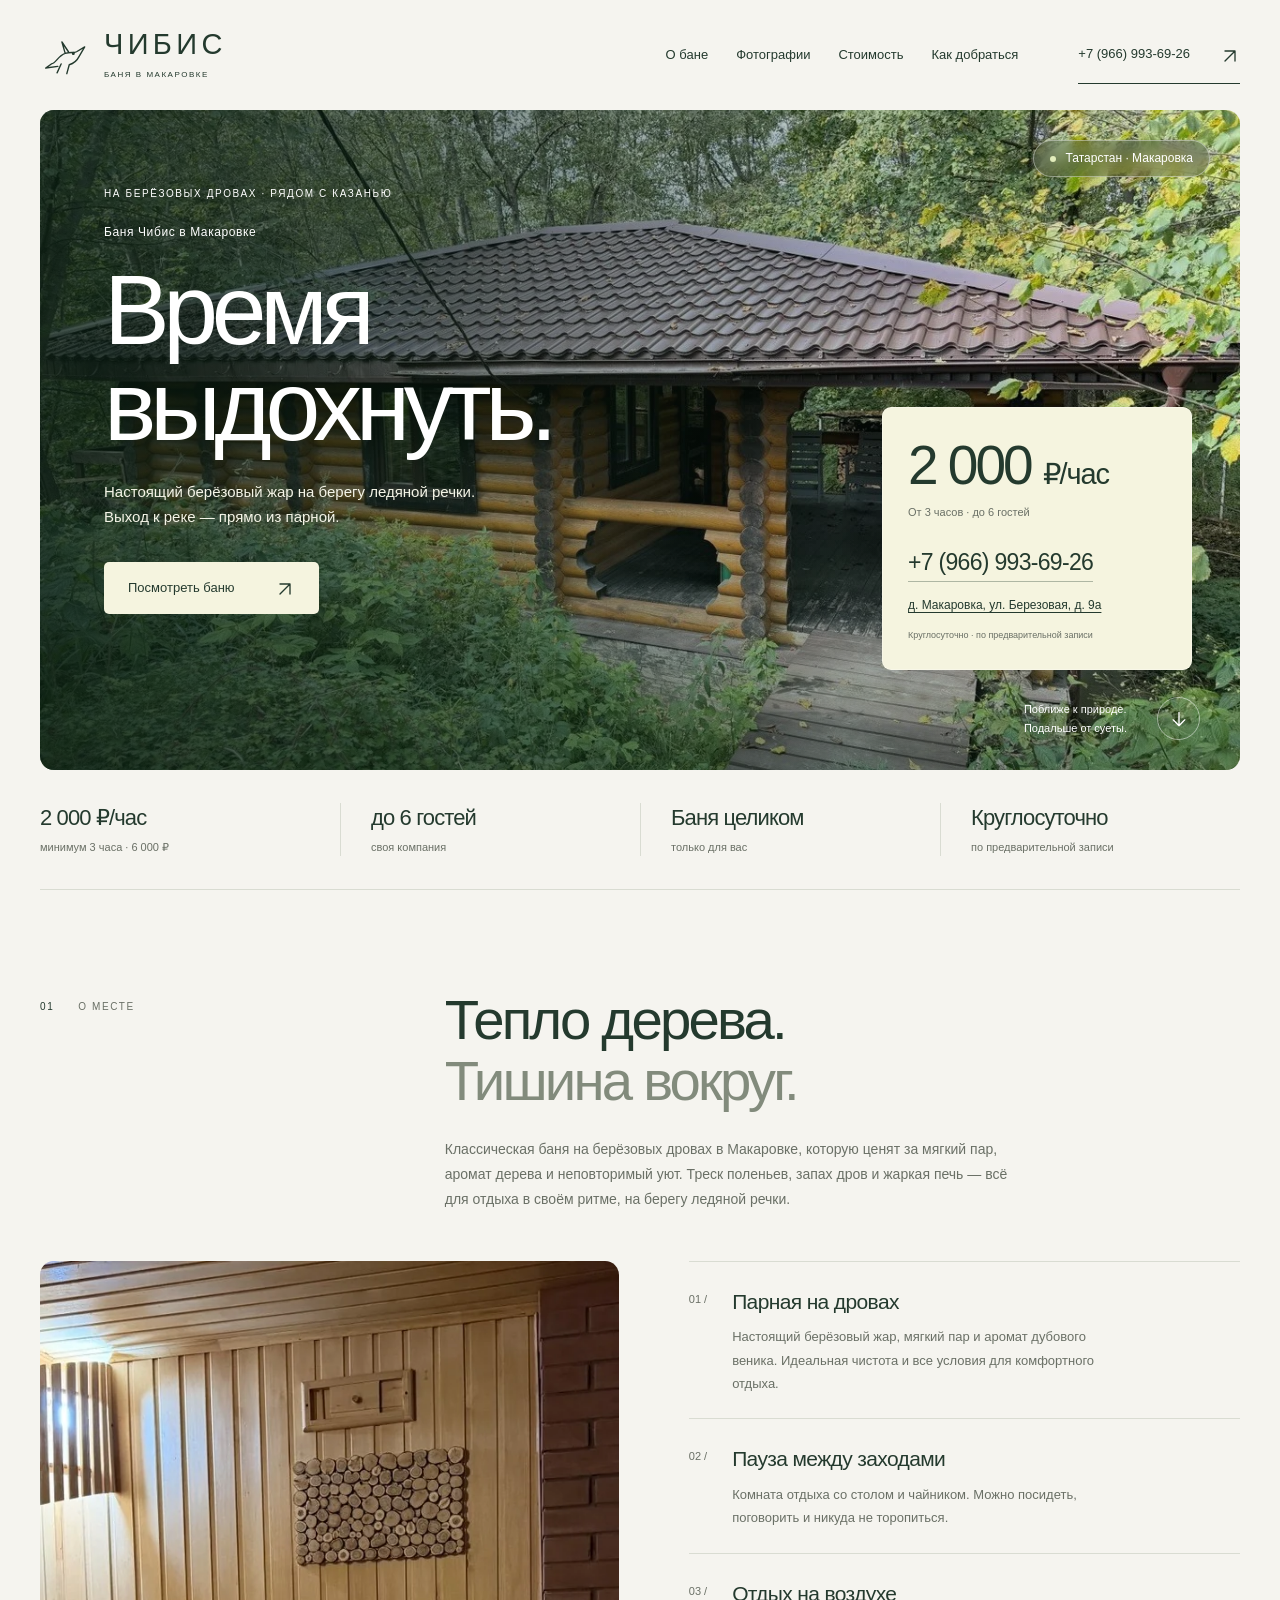
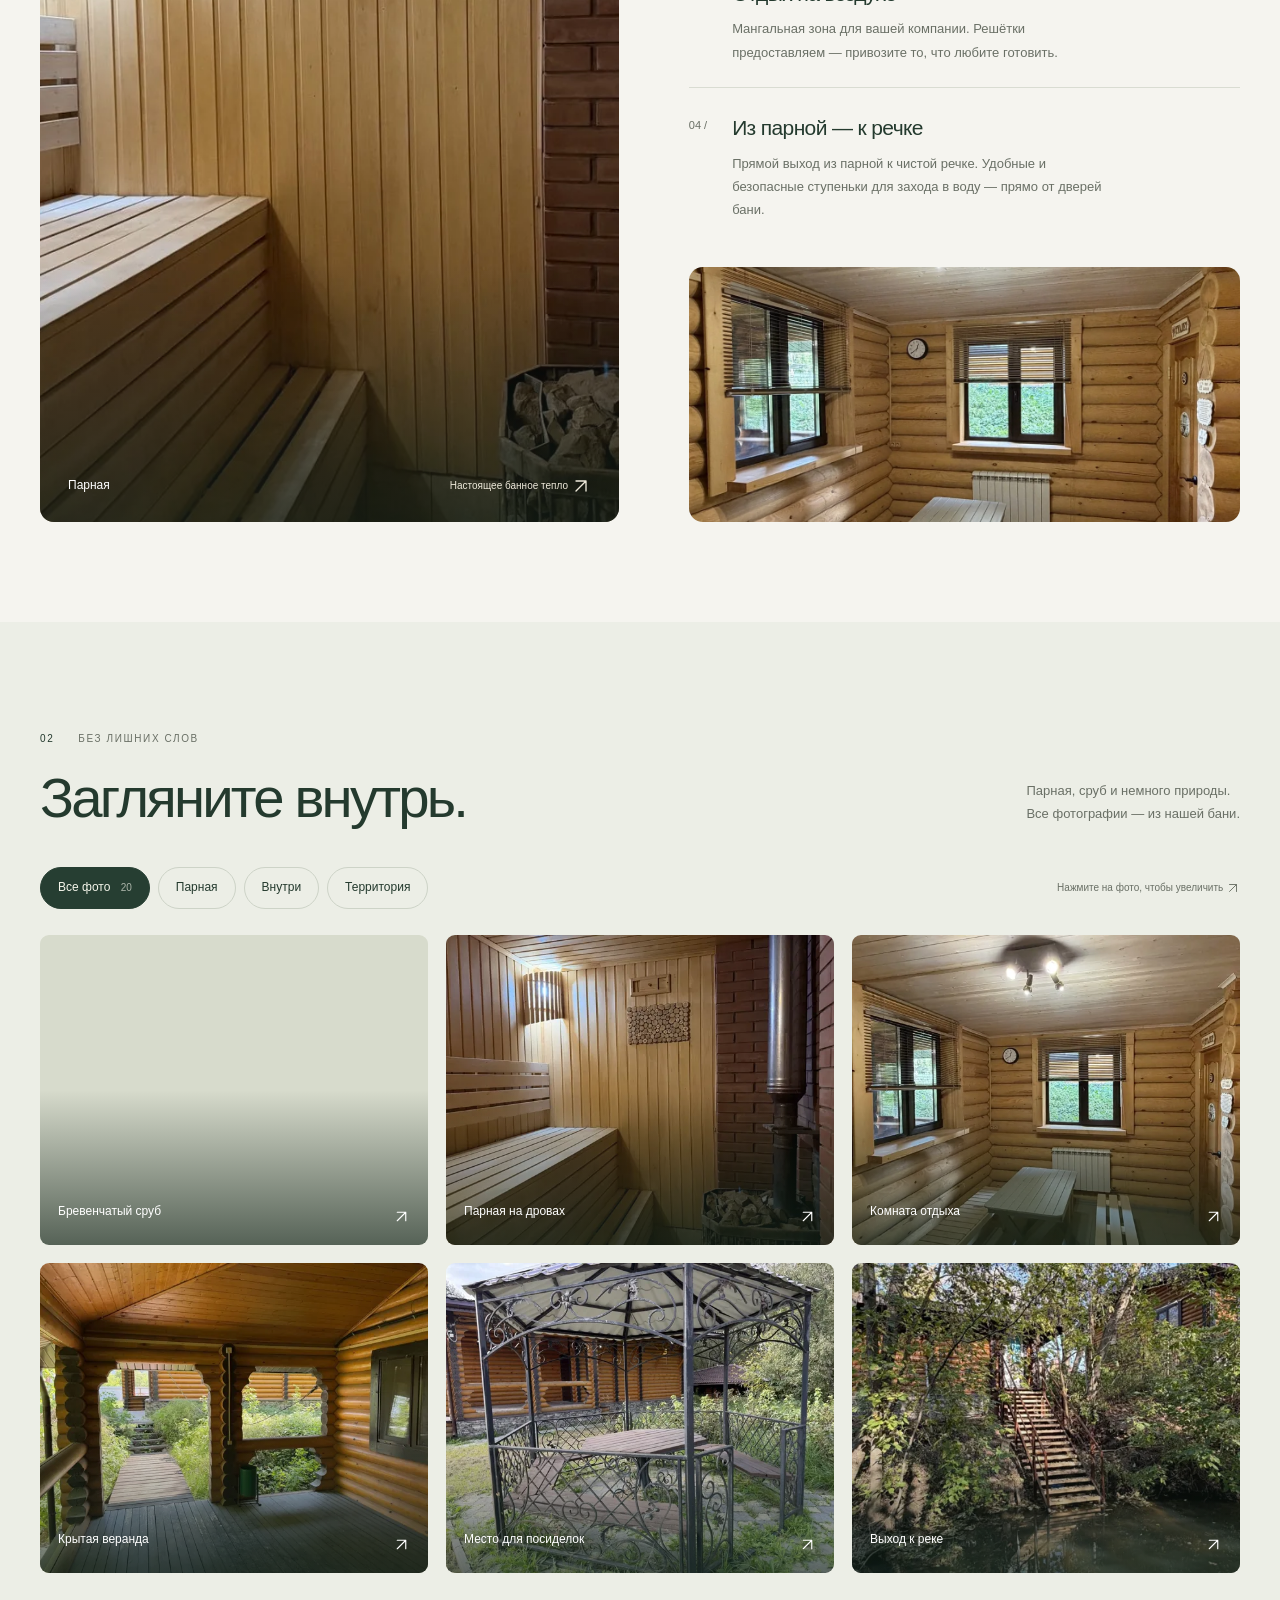
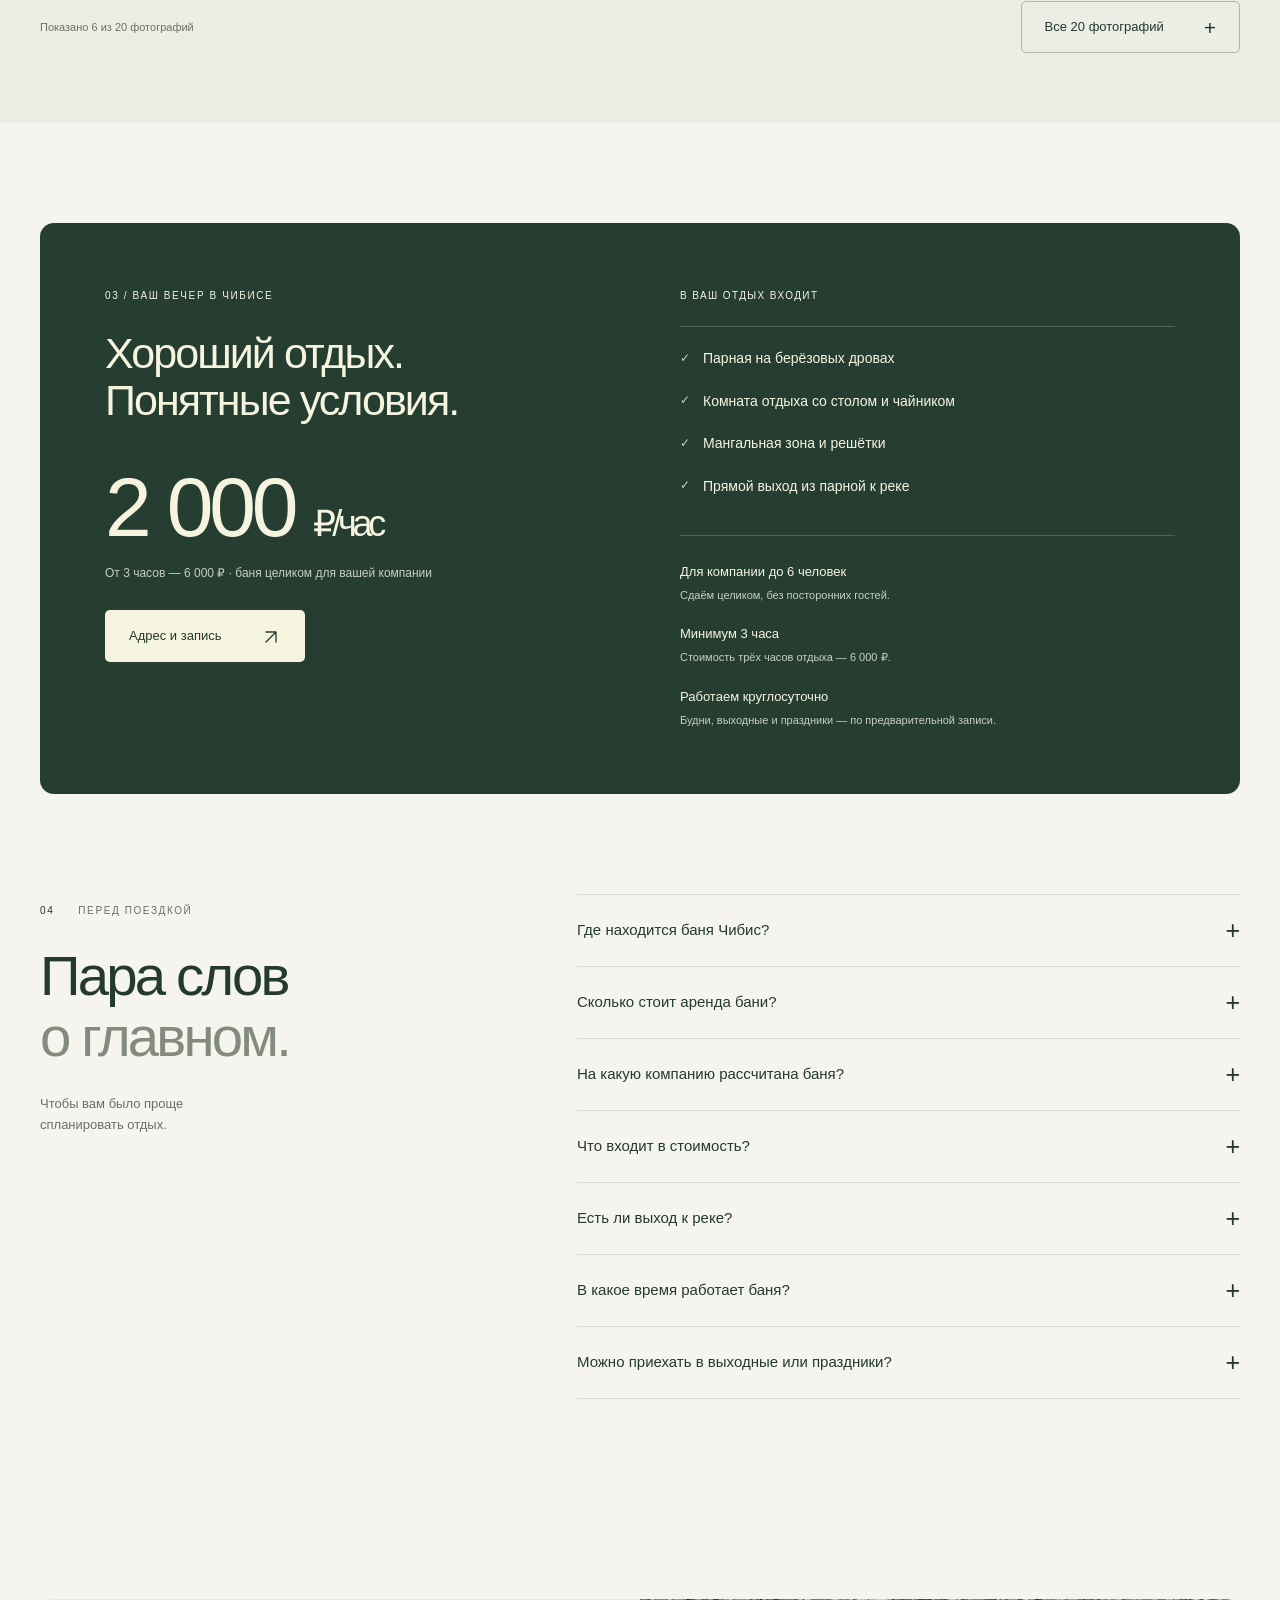
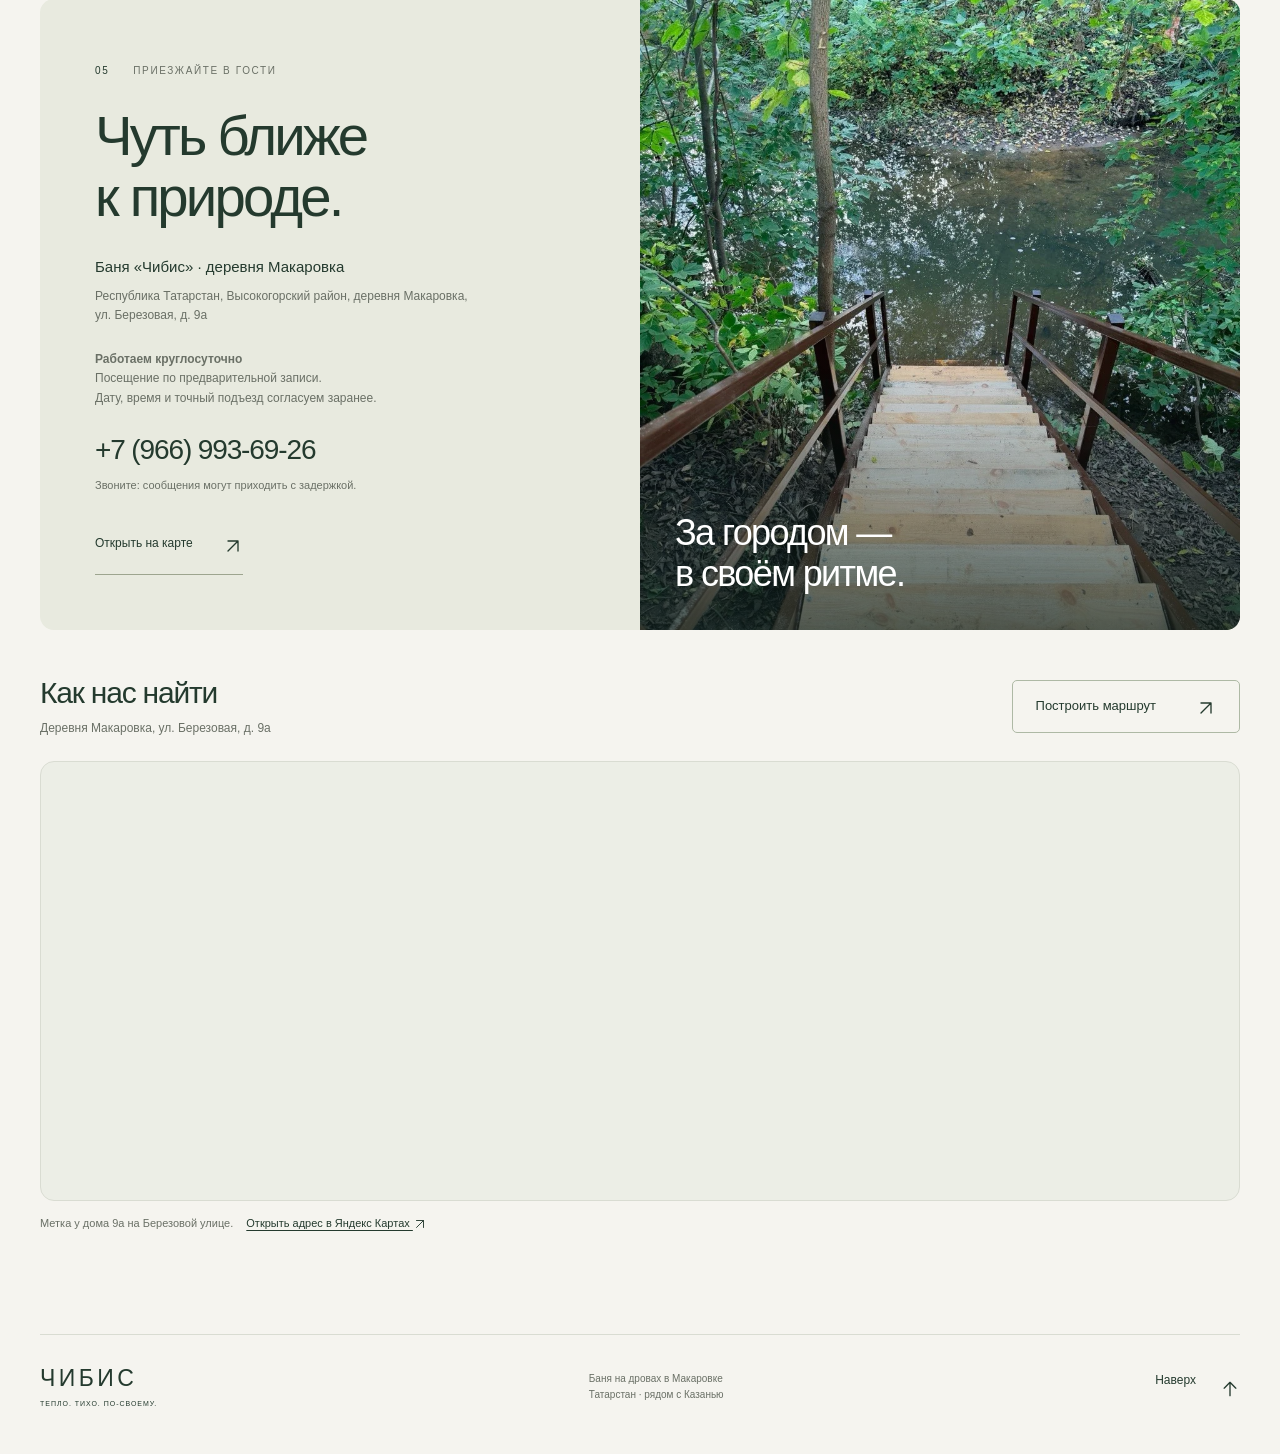
==== commit eb357a60: "Add files via upload" ====
--- a/index.html
+++ b/index.html
@@ -4,14 +4,14 @@
   <meta charset="utf-8">
   <meta name="viewport" content="width=device-width, initial-scale=1">
   <title>Баня Чибис в Макаровке — баня на дровах рядом с Казанью</title>
-  <meta name="description" content="Баня Чибис в деревне Макаровка, Татарстан. Баня на берёзовых дровах для компании до 6 человек: 6 000 ₽ за 3 часа. Комната отдыха, мангальная зона и дубовый веник в подарок.">
+  <meta name="description" content="Баня Чибис на берёзовых дровах в Макаровке рядом с Казанью: 2 000 ₽/час, до 6 гостей. Прямой выход из парной к реке. Круглосуточно, по записи. От 3 часов.">
   <meta name="robots" content="index, follow, max-image-preview:large">
   <meta name="theme-color" content="#f5f4ef">
   <meta property="og:type" content="website">
   <meta property="og:locale" content="ru_RU">
   <meta property="og:site_name" content="Баня Чибис">
   <meta property="og:title" content="Баня Чибис — время выдохнуть">
-  <meta property="og:description" content="Баня на берёзовых дровах в Макаровке рядом с Казанью. Для своей компании, целиком. 6 000 ₽ за 3 часа.">
+  <meta property="og:description" content="Настоящий берёзовый жар на берегу ледяной речки. Выход к реке прямо из парной. 2 000 ₽/час, до 6 гостей, круглосуточно по записи. От 3 часов.">
   <meta name="twitter:card" content="summary_large_image">
   <!-- SEO-URL-START --><!-- SEO-URL-END -->
   <link rel="icon" href="assets/favicon.svg" type="image/svg+xml">
@@ -19,7 +19,7 @@
   <link rel="preload" as="image" href="assets/photos/07.webp" fetchpriority="high">
   <script src="assets/app.js" defer></script>
   <!-- SCHEMA-START -->
-  <script type="application/ld+json">[{"@context": "https://schema.org", "@type": "LocalBusiness", "name": "Баня Чибис", "description": "Баня на берёзовых дровах в Макаровке рядом с Казанью. Аренда целиком для компании до 6 человек.", "address": {"@type": "PostalAddress", "addressCountry": "RU", "addressRegion": "Республика Татарстан", "addressLocality": "деревня Макаровка, Семиозерское сельское поселение, Высокогорский район", "streetAddress": "Республика Татарстан, Высокогорский район, деревня Макаровка, ул. Березовая, д. 9а"}, "priceRange": "6 000 ₽ за 3 часа", "openingHoursSpecification": {"@type": "OpeningHoursSpecification", "dayOfWeek": ["Monday", "Tuesday", "Wednesday", "Thursday", "Friday", "Saturday", "Sunday"], "opens": "00:00", "closes": "23:59"}, "makesOffer": {"@type": "Offer", "price": "6000", "priceCurrency": "RUB", "itemOffered": {"@type": "Service", "name": "Аренда бани целиком на 3 часа", "description": "Для компании до 6 человек. Парная, комната отдыха, мангальная зона и дубовый веник в подарок."}}, "telephone": "+79669936926", "hasMap": "https://yandex.ru/maps/11119/republic-of-tatarstan/house/beryozovaya_ulitsa_9a/YEAYdwRoSEwBQFtvfXVweH9jYg==/", "geo": {"@type": "GeoCoordinates", "latitude": 55.919306, "longitude": 49.138196}}, {"@context": "https://schema.org", "@type": "FAQPage", "mainEntity": [{"@type": "Question", "name": "Где находится баня Чибис?", "acceptedAnswer": {"@type": "Answer", "text": "По адресу: Республика Татарстан, Высокогорский район, деревня Макаровка, ул. Березовая, д. 9а. Если нужна помощь с подъездом, позвоните: +7 (966) 993-69-26."}}, {"@type": "Question", "name": "Сколько стоит аренда бани?", "acceptedAnswer": {"@type": "Answer", "text": "Стоимость — 6 000 ₽ за 3 часа. Это минимальное время заказа. Условия более длительного отдыха уточняйте при записи."}}, {"@type": "Question", "name": "На какую компанию рассчитана баня?", "acceptedAnswer": {"@type": "Answer", "text": "На компанию до 6 человек. Баня сдаётся целиком: в забронированное время здесь отдыхаете вы и ваши гости."}}, {"@type": "Question", "name": "Что входит в стоимость?", "acceptedAnswer": {"@type": "Answer", "text": "Парная на берёзовых дровах, комната отдыха со столом и чайником, мангальная зона с решётками. Дубовый веник — в подарок."}}, {"@type": "Question", "name": "Нужны ли предоплата и залог?", "acceptedAnswer": {"@type": "Answer", "text": "Предоплата и залог не требуются. При этом дату и время посещения необходимо заранее согласовать с владельцем."}}, {"@type": "Question", "name": "В какое время работает баня?", "acceptedAnswer": {"@type": "Answer", "text": "Баня Чибис работает круглосуточно, каждый день, включая выходные и праздники. Посещение по предварительной записи: дату и время необходимо согласовать заранее."}}, {"@type": "Question", "name": "Можно приехать в выходные или праздники?", "acceptedAnswer": {"@type": "Answer", "text": "Да, отдых в выходные и праздничные дни возможен. Свободное время уточняйте заранее. Для записи лучше позвонить: сообщения могут приходить с задержкой."}}]}]</script>
+  <script type="application/ld+json">[{"@context": "https://schema.org", "@type": "LocalBusiness", "name": "Баня Чибис", "description": "Баня на берёзовых дровах в Макаровке рядом с Казанью. Прямой выход из парной к реке. 2 000 ₽ в час, от 3 часов, до 6 гостей.", "address": {"@type": "PostalAddress", "addressCountry": "RU", "addressRegion": "Республика Татарстан", "addressLocality": "деревня Макаровка, Семиозерское сельское поселение, Высокогорский район", "streetAddress": "Республика Татарстан, Высокогорский район, деревня Макаровка, ул. Березовая, д. 9а"}, "priceRange": "2 000 ₽/час, от 3 часов", "openingHoursSpecification": {"@type": "OpeningHoursSpecification", "dayOfWeek": ["Monday", "Tuesday", "Wednesday", "Thursday", "Friday", "Saturday", "Sunday"], "opens": "00:00", "closes": "23:59"}, "makesOffer": {"@type": "Offer", "price": "6000", "priceCurrency": "RUB", "itemOffered": {"@type": "Service", "name": "Аренда бани целиком на 3 часа", "description": "Для компании до 6 человек. Парная, комната отдыха, мангальная зона и прямой выход к реке. 2 000 ₽ в час, минимум 3 часа."}}, "telephone": "+79669936926", "hasMap": "https://yandex.ru/maps/11119/republic-of-tatarstan/house/beryozovaya_ulitsa_9a/YEAYdwRoSEwBQFtvfXVweH9jYg==/", "geo": {"@type": "GeoCoordinates", "latitude": 55.919306, "longitude": 49.138196}}, {"@context": "https://schema.org", "@type": "FAQPage", "mainEntity": [{"@type": "Question", "name": "Где находится баня Чибис?", "acceptedAnswer": {"@type": "Answer", "text": "По адресу: Республика Татарстан, Высокогорский район, деревня Макаровка, ул. Березовая, д. 9а. Если нужна помощь с подъездом, позвоните: +7 (966) 993-69-26."}}, {"@type": "Question", "name": "Сколько стоит аренда бани?", "acceptedAnswer": {"@type": "Answer", "text": "Стоимость — 2 000 ₽ в час. Минимальное время заказа — 3 часа, стоимость такого посещения — 6 000 ₽. Баня сдаётся целиком для вашей компании."}}, {"@type": "Question", "name": "На какую компанию рассчитана баня?", "acceptedAnswer": {"@type": "Answer", "text": "На компанию до 6 человек. Баня сдаётся целиком: в забронированное время здесь отдыхаете вы и ваши гости."}}, {"@type": "Question", "name": "Что входит в стоимость?", "acceptedAnswer": {"@type": "Answer", "text": "Парная на берёзовых дровах, комната отдыха со столом и чайником, мангальная зона с решётками и прямой выход из парной к реке."}}, {"@type": "Question", "name": "Есть ли выход к реке?", "acceptedAnswer": {"@type": "Answer", "text": "Да, из парной есть прямой выход к чистой речке. От дверей бани к воде ведут удобные и безопасные ступеньки для захода в воду."}}, {"@type": "Question", "name": "В какое время работает баня?", "acceptedAnswer": {"@type": "Answer", "text": "Баня Чибис работает круглосуточно, каждый день, включая выходные и праздники. Посещение по предварительной записи: дату и время необходимо согласовать заранее."}}, {"@type": "Question", "name": "Можно приехать в выходные или праздники?", "acceptedAnswer": {"@type": "Answer", "text": "Да, отдых в выходные и праздничные дни возможен. Свободное время уточняйте заранее. Для записи лучше позвонить: сообщения могут приходить с задержкой."}}]}]</script>
   <!-- SCHEMA-END -->
 </head>
 <body>
@@ -32,7 +32,7 @@
     <nav class="nav" id="navigation" aria-label="Основная навигация">
       <a href="#about">О бане</a><a href="#gallery">Фотографии</a><a href="#price">Стоимость</a><a href="#contacts">Как добраться</a>
     </nav>
-    <a class="header-action" href="#contacts">В гости в Чибис <span aria-hidden="true">↗</span></a>
+    <!-- HEADER-CONTACT-START --><a class="header-action" href="tel:+79669936926">+7 (966) 993-69-26 <span aria-hidden="true"><svg class="icon icon-arrow" viewBox="0 0 24 24" fill="none" stroke="currentColor" stroke-width="1.6" stroke-linecap="round" stroke-linejoin="round" aria-hidden="true" focusable="false"><path d="M6 18 18 6M6 6h12v12"/></svg></span></a><!-- HEADER-CONTACT-END -->
     <button class="menu-toggle" type="button" aria-label="Открыть меню" aria-controls="navigation" aria-expanded="false"><span></span><span></span></button>
   </header>
 
@@ -45,30 +45,32 @@
         <div class="hero-content">
           <p class="eyebrow">НА БЕРЁЗОВЫХ ДРОВАХ · РЯДОМ С КАЗАНЬЮ</p>
           <h1 id="hero-title"><span class="hero-name">Баня Чибис в Макаровке</span>Время<br>выдохнуть.</h1>
-          <p class="hero-description">Тёплый сруб, парная и тишина за городом.<br>Место, где хорошо быть со своими.</p>
-          <a class="button button-cream" href="#gallery">Посмотреть баню <span aria-hidden="true">↗</span></a>
+          <p class="hero-description">Настоящий берёзовый жар на берегу ледяной речки. <br>Выход к реке — прямо из парной.</p>
+          <div class="hero-booking"><p class="hero-rate"><strong>2 000 <span>₽/час</span></strong><small>От 3 часов · до 6 гостей</small></p><!-- HERO-CONTACT-START --><a class="hero-phone" href="tel:+79669936926">+7 (966) 993-69-26</a><a class="hero-address" href="#map-title">д. Макаровка, ул. Березовая, д. 9а</a><p class="hero-schedule">Круглосуточно · по предварительной записи</p><!-- HERO-CONTACT-END --></div>
+          <a class="button button-cream" href="#gallery">Посмотреть баню <span aria-hidden="true"><svg class="icon icon-arrow" viewBox="0 0 24 24" fill="none" stroke="currentColor" stroke-width="1.6" stroke-linecap="round" stroke-linejoin="round" aria-hidden="true" focusable="false"><path d="M6 18 18 6M6 6h12v12"/></svg></span></a>
         </div>
-        <a class="hero-footnote" href="#about"><span>Поближе к природе.<br>Подальше от суеты.</span><span class="circle-arrow" aria-hidden="true">↓</span></a>
+        <a class="hero-footnote" href="#about"><span>Поближе к природе.<br>Подальше от суеты.</span><span class="circle-arrow" aria-hidden="true"><svg class="icon icon-arrow" viewBox="0 0 24 24" fill="none" stroke="currentColor" stroke-width="1.6" stroke-linecap="round" stroke-linejoin="round" aria-hidden="true" focusable="false"><path d="M12 4v16M5 13l7 7 7-7"/></svg></span></a>
       </div>
       <div class="facts" aria-label="Основные условия аренды">
-        <div><strong>6 000 ₽</strong><span>за 3 часа отдыха</span></div>
+        <div><strong>2 000 ₽/час</strong><span>минимум 3 часа · 6 000 ₽</span></div>
         <div><strong>до 6 гостей</strong><span>своя компания</span></div>
         <div><strong>Баня целиком</strong><span>только для вас</span></div>
-        <div><strong>Без предоплаты</strong><span>и без залога</span></div>
+        <div><strong>Круглосуточно</strong><span>по предварительной записи</span></div>
       </div>
     </section>
 
     <section class="section wrap" id="about" aria-labelledby="about-title">
       <div class="section-heading">
         <p class="eyebrow section-label"><span>01</span> О МЕСТЕ</p>
-        <div><h2 id="about-title">Тепло дерева.<br><span class="muted">Тишина вокруг.</span></h2><p class="heading-description">«Чибис» — классическая баня на берёзовых дровах в деревне Макаровка, Высокогорский район. Приезжайте попариться, собраться за столом и провести несколько часов без спешки.</p></div>
+        <div><h2 id="about-title">Тепло дерева.<br><span class="muted">Тишина вокруг.</span></h2><p class="heading-description">Классическая баня на берёзовых дровах в Макаровке, которую ценят за мягкий пар, аромат дерева и неповторимый уют. Треск поленьев, запах дров и жаркая печь — всё для отдыха в своём ритме, на берегу ледяной речки.</p></div>
       </div>
       <div class="about-grid">
-        <figure class="steam-photo"><img src="assets/photos/03.webp" width="1280" height="960" loading="lazy" decoding="async" alt="Деревянные полки и дровяная печь в парной бани Чибис"><figcaption><span>Парная</span><span>Настоящее банное тепло ↗</span></figcaption></figure>
+        <figure class="steam-photo"><img src="assets/photos/03.webp" width="1280" height="960" loading="lazy" decoding="async" alt="Деревянные полки и дровяная печь в парной бани Чибис"><figcaption><span>Парная</span><span>Настоящее банное тепло <svg class="icon icon-arrow" viewBox="0 0 24 24" fill="none" stroke="currentColor" stroke-width="1.6" stroke-linecap="round" stroke-linejoin="round" aria-hidden="true" focusable="false"><path d="M6 18 18 6M6 6h12v12"/></svg></span></figcaption></figure>
         <div class="about-details">
-          <div class="feature"><span class="feature-number">01 /</span><div><h3>Парная на дровах</h3><p>Берёзовые дрова, деревянные полки и время для любимых банных ритуалов. Дубовый веник — в подарок.</p></div></div>
+          <div class="feature"><span class="feature-number">01 /</span><div><h3>Парная на дровах</h3><p>Настоящий берёзовый жар, мягкий пар и аромат дубового веника. Идеальная чистота и все условия для комфортного отдыха.</p></div></div>
           <div class="feature"><span class="feature-number">02 /</span><div><h3>Пауза между заходами</h3><p>Комната отдыха со столом и чайником. Можно посидеть, поговорить и никуда не торопиться.</p></div></div>
           <div class="feature"><span class="feature-number">03 /</span><div><h3>Отдых на воздухе</h3><p>Мангальная зона для вашей компании. Решётки предоставляем — привозите то, что любите готовить.</p></div></div>
+          <div class="feature"><span class="feature-number">04 /</span><div><h3>Из парной — к речке</h3><p>Прямой выход из парной к чистой речке. Удобные и безопасные ступеньки для захода в воду — прямо от дверей бани.</p></div></div>
           <img class="rest-photo" src="assets/photos/09.webp" width="1280" height="960" loading="lazy" decoding="async" alt="Комната отдыха в срубе: деревянный стол и скамейки у окон">
         </div>
       </div>
@@ -77,35 +79,39 @@
     <section class="gallery-section section" id="gallery" aria-labelledby="gallery-title">
       <div class="wrap">
         <div class="gallery-heading"><div><p class="eyebrow section-label"><span>02</span> БЕЗ ЛИШНИХ СЛОВ</p><h2 id="gallery-title">Загляните внутрь.</h2></div><p class="gallery-description">Парная, сруб и немного природы.<br>Все фотографии — из нашей бани.</p></div>
-        <div class="gallery-toolbar"><div class="filters" role="group" aria-label="Фильтр фотографий"><button type="button" class="filter active" data-filter="all" aria-pressed="true">Все фото <span>16</span></button><button type="button" class="filter" data-filter="steam" aria-pressed="false">Парная</button><button type="button" class="filter" data-filter="inside" aria-pressed="false">Внутри</button><button type="button" class="filter" data-filter="outside" aria-pressed="false">Территория</button></div><span class="gallery-hint">Нажмите на фото, чтобы увеличить ↗</span></div>
+        <div class="gallery-toolbar"><div class="filters" role="group" aria-label="Фильтр фотографий"><button type="button" class="filter active" data-filter="all" aria-pressed="true">Все фото <span>20</span></button><button type="button" class="filter" data-filter="steam" aria-pressed="false">Парная</button><button type="button" class="filter" data-filter="inside" aria-pressed="false">Внутри</button><button type="button" class="filter" data-filter="outside" aria-pressed="false">Территория</button></div><span class="gallery-hint">Нажмите на фото, чтобы увеличить <svg class="icon icon-arrow" viewBox="0 0 24 24" fill="none" stroke="currentColor" stroke-width="1.6" stroke-linecap="round" stroke-linejoin="round" aria-hidden="true" focusable="false"><path d="M6 18 18 6M6 6h12v12"/></svg></span></div>
         <div class="photo-grid" id="photo-grid">
           <!-- GALLERY-START -->
-<a class="photo" href="assets/photos/07.webp" data-category="outside" data-caption="Бревенчатый сруб" aria-label="Увеличить фото: Бревенчатый сруб"><img src="assets/photos/07-small.webp" srcset="assets/photos/07-small.webp 640w, assets/photos/07.webp 1280w" sizes="(max-width:560px) 46vw, (max-width:800px) 47vw, 31vw" width="1280" height="960" loading="lazy" decoding="async" alt="Баня Чибис: деревянный сруб с крытой верандой среди деревьев"><span class="photo-caption">Бревенчатый сруб<span aria-hidden="true">↗</span></span></a>
-<a class="photo" href="assets/photos/03.webp" data-category="steam" data-caption="Парная на дровах" aria-label="Увеличить фото: Парная на дровах"><img src="assets/photos/03-small.webp" srcset="assets/photos/03-small.webp 640w, assets/photos/03.webp 1280w" sizes="(max-width:560px) 46vw, (max-width:800px) 47vw, 31vw" width="1280" height="960" loading="lazy" decoding="async" alt="Деревянные полки и дровяная печь в парной бани Чибис"><span class="photo-caption">Парная на дровах<span aria-hidden="true">↗</span></span></a>
-<a class="photo" href="assets/photos/09.webp" data-category="inside" data-caption="Комната отдыха" aria-label="Увеличить фото: Комната отдыха"><img src="assets/photos/09-small.webp" srcset="assets/photos/09-small.webp 640w, assets/photos/09.webp 1280w" sizes="(max-width:560px) 46vw, (max-width:800px) 47vw, 31vw" width="1280" height="960" loading="lazy" decoding="async" alt="Комната отдыха со столом и скамейками в бревенчатом срубе"><span class="photo-caption">Комната отдыха<span aria-hidden="true">↗</span></span></a>
-<a class="photo" href="assets/photos/08.webp" data-category="outside" data-caption="Крытая веранда" aria-label="Увеличить фото: Крытая веранда"><img src="assets/photos/08-small.webp" srcset="assets/photos/08-small.webp 640w, assets/photos/08.webp 1280w" sizes="(max-width:560px) 46vw, (max-width:800px) 47vw, 31vw" width="1280" height="960" loading="lazy" decoding="async" alt="Крытая веранда бани Чибис и деревянная дорожка"><span class="photo-caption">Крытая веранда<span aria-hidden="true">↗</span></span></a>
-<a class="photo" href="assets/photos/01.webp" data-category="outside" data-caption="Место для посиделок" aria-label="Увеличить фото: Место для посиделок"><img src="assets/photos/01-small.webp" srcset="assets/photos/01-small.webp 640w, assets/photos/01.webp 1280w" sizes="(max-width:560px) 46vw, (max-width:800px) 47vw, 31vw" width="1280" height="960" loading="lazy" decoding="async" alt="Беседка со столом и скамейками на территории бани"><span class="photo-caption">Место для посиделок<span aria-hidden="true">↗</span></span></a>
-<a class="photo" href="assets/photos/16.webp" data-category="outside" data-caption="Природа рядом" aria-label="Увеличить фото: Природа рядом"><img src="assets/photos/16-small.webp" srcset="assets/photos/16-small.webp 480w, assets/photos/16.webp 960w" sizes="(max-width:560px) 46vw, (max-width:800px) 47vw, 31vw" width="960" height="1280" loading="lazy" decoding="async" alt="Вид на воду, деревья и деревянную лестницу на территории"><span class="photo-caption">Природа рядом<span aria-hidden="true">↗</span></span></a>
-<a class="photo photo-extra" href="assets/photos/02.webp" data-category="steam" data-caption="Тепло парной" aria-label="Увеличить фото: Тепло парной"><img src="assets/photos/02-small.webp" srcset="assets/photos/02-small.webp 640w, assets/photos/02.webp 1280w" sizes="(max-width:560px) 46vw, (max-width:800px) 47vw, 31vw" width="1280" height="960" loading="lazy" decoding="async" alt="Парная с деревянными полками и дверью"><span class="photo-caption">Тепло парной<span aria-hidden="true">↗</span></span></a>
-<a class="photo photo-extra" href="assets/photos/04.webp" data-category="outside" data-caption="Мангальная зона" aria-label="Увеличить фото: Мангальная зона"><img src="assets/photos/04-small.webp" srcset="assets/photos/04-small.webp 640w, assets/photos/04.webp 1280w" sizes="(max-width:560px) 46vw, (max-width:800px) 47vw, 31vw" width="1280" height="960" loading="lazy" decoding="async" alt="Мангал и беседка рядом с деревянной баней"><span class="photo-caption">Мангальная зона<span aria-hidden="true">↗</span></span></a>
-<a class="photo photo-extra" href="assets/photos/05.webp" data-category="inside" data-caption="Банные принадлежности" aria-label="Увеличить фото: Банные принадлежности"><img src="assets/photos/05-small.webp" srcset="assets/photos/05-small.webp 640w, assets/photos/05.webp 1280w" sizes="(max-width:560px) 46vw, (max-width:800px) 47vw, 31vw" width="1280" height="960" loading="lazy" decoding="async" alt="Полка с банными принадлежностями в помещении бани"><span class="photo-caption">Банные принадлежности<span aria-hidden="true">↗</span></span></a>
-<a class="photo photo-extra" href="assets/photos/06.webp" data-category="steam" data-caption="Печь и камни" aria-label="Увеличить фото: Печь и камни"><img src="assets/photos/06-small.webp" srcset="assets/photos/06-small.webp 640w, assets/photos/06.webp 1280w" sizes="(max-width:560px) 46vw, (max-width:800px) 47vw, 31vw" width="1280" height="960" loading="lazy" decoding="async" alt="Дровяная печь с камнями и деревянные полки парной"><span class="photo-caption">Печь и камни<span aria-hidden="true">↗</span></span></a>
-<a class="photo photo-extra" href="assets/photos/10.webp" data-category="inside" data-caption="Санузел" aria-label="Увеличить фото: Санузел"><img src="assets/photos/10-small.webp" srcset="assets/photos/10-small.webp 640w, assets/photos/10.webp 1280w" sizes="(max-width:560px) 46vw, (max-width:800px) 47vw, 31vw" width="1280" height="960" loading="lazy" decoding="async" alt="Санузел с раковиной внутри бревенчатой бани"><span class="photo-caption">Санузел<span aria-hidden="true">↗</span></span></a>
-<a class="photo photo-extra" href="assets/photos/11.webp" data-category="inside" data-caption="Внутри сруба" aria-label="Увеличить фото: Внутри сруба"><img src="assets/photos/11-small.webp" srcset="assets/photos/11-small.webp 640w, assets/photos/11.webp 1280w" sizes="(max-width:560px) 46vw, (max-width:800px) 47vw, 31vw" width="1280" height="960" loading="lazy" decoding="async" alt="Входная зона бани Чибис с деревянными стенами"><span class="photo-caption">Внутри сруба<span aria-hidden="true">↗</span></span></a>
-<a class="photo photo-extra" href="assets/photos/12.webp" data-category="steam" data-caption="Ещё один взгляд на парную" aria-label="Увеличить фото: Ещё один взгляд на парную"><img src="assets/photos/12-small.webp" srcset="assets/photos/12-small.webp 640w, assets/photos/12.webp 1280w" sizes="(max-width:560px) 46vw, (max-width:800px) 47vw, 31vw" width="1280" height="960" loading="lazy" decoding="async" alt="Широкие полки парной и печь в бане Чибис"><span class="photo-caption">Ещё один взгляд на парную<span aria-hidden="true">↗</span></span></a>
-<a class="photo photo-extra" href="assets/photos/13.webp" data-category="outside" data-caption="Среди деревьев" aria-label="Увеличить фото: Среди деревьев"><img src="assets/photos/13-small.webp" srcset="assets/photos/13-small.webp 640w, assets/photos/13.webp 1280w" sizes="(max-width:560px) 46vw, (max-width:800px) 47vw, 31vw" width="1280" height="960" loading="lazy" decoding="async" alt="Зелёная территория и деревянные строения бани Чибис"><span class="photo-caption">Среди деревьев<span aria-hidden="true">↗</span></span></a>
-<a class="photo photo-extra" href="assets/photos/14.webp" data-category="outside" data-caption="Дорожка к природе" aria-label="Увеличить фото: Дорожка к природе"><img src="assets/photos/14-small.webp" srcset="assets/photos/14-small.webp 480w, assets/photos/14.webp 960w" sizes="(max-width:560px) 46vw, (max-width:800px) 47vw, 31vw" width="960" height="1280" loading="lazy" decoding="async" alt="Деревянная лестница среди зелёных деревьев"><span class="photo-caption">Дорожка к природе<span aria-hidden="true">↗</span></span></a>
-<a class="photo photo-extra" href="assets/photos/15.webp" data-category="inside" data-caption="Детали бани" aria-label="Увеличить фото: Детали бани"><img src="assets/photos/15-small.webp" srcset="assets/photos/15-small.webp 640w, assets/photos/15.webp 1280w" sizes="(max-width:560px) 46vw, (max-width:800px) 47vw, 31vw" width="1280" height="960" loading="lazy" decoding="async" alt="Внутреннее помещение бани и вход в парную"><span class="photo-caption">Детали бани<span aria-hidden="true">↗</span></span></a>
+<a class="photo" href="assets/photos/07.webp" data-category="outside" data-caption="Бревенчатый сруб" aria-label="Увеличить фото: Бревенчатый сруб"><img src="assets/photos/07-small.webp" srcset="assets/photos/07-small.webp 640w, assets/photos/07.webp 1280w" sizes="(max-width:560px) 46vw, (max-width:800px) 47vw, 31vw" width="1280" height="960" loading="lazy" decoding="async" alt="Баня Чибис: деревянный сруб с крытой верандой среди деревьев"><span class="photo-caption">Бревенчатый сруб<span aria-hidden="true"><svg class="icon icon-arrow" viewBox="0 0 24 24" fill="none" stroke="currentColor" stroke-width="1.6" stroke-linecap="round" stroke-linejoin="round" aria-hidden="true" focusable="false"><path d="M6 18 18 6M6 6h12v12"/></svg></span></span></a>
+<a class="photo" href="assets/photos/03.webp" data-category="steam" data-caption="Парная на дровах" aria-label="Увеличить фото: Парная на дровах"><img src="assets/photos/03-small.webp" srcset="assets/photos/03-small.webp 640w, assets/photos/03.webp 1280w" sizes="(max-width:560px) 46vw, (max-width:800px) 47vw, 31vw" width="1280" height="960" loading="lazy" decoding="async" alt="Деревянные полки и дровяная печь в парной бани Чибис"><span class="photo-caption">Парная на дровах<span aria-hidden="true"><svg class="icon icon-arrow" viewBox="0 0 24 24" fill="none" stroke="currentColor" stroke-width="1.6" stroke-linecap="round" stroke-linejoin="round" aria-hidden="true" focusable="false"><path d="M6 18 18 6M6 6h12v12"/></svg></span></span></a>
+<a class="photo" href="assets/photos/09.webp" data-category="inside" data-caption="Комната отдыха" aria-label="Увеличить фото: Комната отдыха"><img src="assets/photos/09-small.webp" srcset="assets/photos/09-small.webp 640w, assets/photos/09.webp 1280w" sizes="(max-width:560px) 46vw, (max-width:800px) 47vw, 31vw" width="1280" height="960" loading="lazy" decoding="async" alt="Комната отдыха со столом и скамейками в бревенчатом срубе"><span class="photo-caption">Комната отдыха<span aria-hidden="true"><svg class="icon icon-arrow" viewBox="0 0 24 24" fill="none" stroke="currentColor" stroke-width="1.6" stroke-linecap="round" stroke-linejoin="round" aria-hidden="true" focusable="false"><path d="M6 18 18 6M6 6h12v12"/></svg></span></span></a>
+<a class="photo" href="assets/photos/08.webp" data-category="outside" data-caption="Крытая веранда" aria-label="Увеличить фото: Крытая веранда"><img src="assets/photos/08-small.webp" srcset="assets/photos/08-small.webp 640w, assets/photos/08.webp 1280w" sizes="(max-width:560px) 46vw, (max-width:800px) 47vw, 31vw" width="1280" height="960" loading="lazy" decoding="async" alt="Крытая веранда бани Чибис и деревянная дорожка"><span class="photo-caption">Крытая веранда<span aria-hidden="true"><svg class="icon icon-arrow" viewBox="0 0 24 24" fill="none" stroke="currentColor" stroke-width="1.6" stroke-linecap="round" stroke-linejoin="round" aria-hidden="true" focusable="false"><path d="M6 18 18 6M6 6h12v12"/></svg></span></span></a>
+<a class="photo" href="assets/photos/01.webp" data-category="outside" data-caption="Место для посиделок" aria-label="Увеличить фото: Место для посиделок"><img src="assets/photos/01-small.webp" srcset="assets/photos/01-small.webp 640w, assets/photos/01.webp 1280w" sizes="(max-width:560px) 46vw, (max-width:800px) 47vw, 31vw" width="1280" height="960" loading="lazy" decoding="async" alt="Беседка со столом и скамейками на территории бани"><span class="photo-caption">Место для посиделок<span aria-hidden="true"><svg class="icon icon-arrow" viewBox="0 0 24 24" fill="none" stroke="currentColor" stroke-width="1.6" stroke-linecap="round" stroke-linejoin="round" aria-hidden="true" focusable="false"><path d="M6 18 18 6M6 6h12v12"/></svg></span></span></a>
+<a class="photo" href="assets/photos/16.webp" data-category="outside" data-caption="Выход к реке" aria-label="Увеличить фото: Выход к реке"><img src="assets/photos/16-small.webp" srcset="assets/photos/16-small.webp 480w, assets/photos/16.webp 960w" sizes="(max-width:560px) 46vw, (max-width:800px) 47vw, 31vw" width="960" height="1280" loading="lazy" decoding="async" alt="Речка и спуск к воде на территории бани Чибис"><span class="photo-caption">Выход к реке<span aria-hidden="true"><svg class="icon icon-arrow" viewBox="0 0 24 24" fill="none" stroke="currentColor" stroke-width="1.6" stroke-linecap="round" stroke-linejoin="round" aria-hidden="true" focusable="false"><path d="M6 18 18 6M6 6h12v12"/></svg></span></span></a>
+<a class="photo photo-extra" href="assets/photos/02.webp" data-category="steam" data-caption="Тепло парной" aria-label="Увеличить фото: Тепло парной"><img src="assets/photos/02-small.webp" srcset="assets/photos/02-small.webp 640w, assets/photos/02.webp 1280w" sizes="(max-width:560px) 46vw, (max-width:800px) 47vw, 31vw" width="1280" height="960" loading="lazy" decoding="async" alt="Парная с деревянными полками и дверью"><span class="photo-caption">Тепло парной<span aria-hidden="true"><svg class="icon icon-arrow" viewBox="0 0 24 24" fill="none" stroke="currentColor" stroke-width="1.6" stroke-linecap="round" stroke-linejoin="round" aria-hidden="true" focusable="false"><path d="M6 18 18 6M6 6h12v12"/></svg></span></span></a>
+<a class="photo photo-extra" href="assets/photos/04.webp" data-category="outside" data-caption="Мангальная зона" aria-label="Увеличить фото: Мангальная зона"><img src="assets/photos/04-small.webp" srcset="assets/photos/04-small.webp 640w, assets/photos/04.webp 1280w" sizes="(max-width:560px) 46vw, (max-width:800px) 47vw, 31vw" width="1280" height="960" loading="lazy" decoding="async" alt="Мангал и беседка рядом с деревянной баней"><span class="photo-caption">Мангальная зона<span aria-hidden="true"><svg class="icon icon-arrow" viewBox="0 0 24 24" fill="none" stroke="currentColor" stroke-width="1.6" stroke-linecap="round" stroke-linejoin="round" aria-hidden="true" focusable="false"><path d="M6 18 18 6M6 6h12v12"/></svg></span></span></a>
+<a class="photo photo-extra" href="assets/photos/05.webp" data-category="inside" data-caption="Банные принадлежности" aria-label="Увеличить фото: Банные принадлежности"><img src="assets/photos/05-small.webp" srcset="assets/photos/05-small.webp 640w, assets/photos/05.webp 1280w" sizes="(max-width:560px) 46vw, (max-width:800px) 47vw, 31vw" width="1280" height="960" loading="lazy" decoding="async" alt="Полка с банными принадлежностями в помещении бани"><span class="photo-caption">Банные принадлежности<span aria-hidden="true"><svg class="icon icon-arrow" viewBox="0 0 24 24" fill="none" stroke="currentColor" stroke-width="1.6" stroke-linecap="round" stroke-linejoin="round" aria-hidden="true" focusable="false"><path d="M6 18 18 6M6 6h12v12"/></svg></span></span></a>
+<a class="photo photo-extra" href="assets/photos/06.webp" data-category="steam" data-caption="Печь и камни" aria-label="Увеличить фото: Печь и камни"><img src="assets/photos/06-small.webp" srcset="assets/photos/06-small.webp 640w, assets/photos/06.webp 1280w" sizes="(max-width:560px) 46vw, (max-width:800px) 47vw, 31vw" width="1280" height="960" loading="lazy" decoding="async" alt="Дровяная печь с камнями и деревянные полки парной"><span class="photo-caption">Печь и камни<span aria-hidden="true"><svg class="icon icon-arrow" viewBox="0 0 24 24" fill="none" stroke="currentColor" stroke-width="1.6" stroke-linecap="round" stroke-linejoin="round" aria-hidden="true" focusable="false"><path d="M6 18 18 6M6 6h12v12"/></svg></span></span></a>
+<a class="photo photo-extra" href="assets/photos/10.webp" data-category="inside" data-caption="Санузел" aria-label="Увеличить фото: Санузел"><img src="assets/photos/10-small.webp" srcset="assets/photos/10-small.webp 640w, assets/photos/10.webp 1280w" sizes="(max-width:560px) 46vw, (max-width:800px) 47vw, 31vw" width="1280" height="960" loading="lazy" decoding="async" alt="Санузел с раковиной внутри бревенчатой бани"><span class="photo-caption">Санузел<span aria-hidden="true"><svg class="icon icon-arrow" viewBox="0 0 24 24" fill="none" stroke="currentColor" stroke-width="1.6" stroke-linecap="round" stroke-linejoin="round" aria-hidden="true" focusable="false"><path d="M6 18 18 6M6 6h12v12"/></svg></span></span></a>
+<a class="photo photo-extra" href="assets/photos/11.webp" data-category="inside" data-caption="Внутри сруба" aria-label="Увеличить фото: Внутри сруба"><img src="assets/photos/11-small.webp" srcset="assets/photos/11-small.webp 640w, assets/photos/11.webp 1280w" sizes="(max-width:560px) 46vw, (max-width:800px) 47vw, 31vw" width="1280" height="960" loading="lazy" decoding="async" alt="Входная зона бани Чибис с деревянными стенами"><span class="photo-caption">Внутри сруба<span aria-hidden="true"><svg class="icon icon-arrow" viewBox="0 0 24 24" fill="none" stroke="currentColor" stroke-width="1.6" stroke-linecap="round" stroke-linejoin="round" aria-hidden="true" focusable="false"><path d="M6 18 18 6M6 6h12v12"/></svg></span></span></a>
+<a class="photo photo-extra" href="assets/photos/12.webp" data-category="steam" data-caption="Ещё один взгляд на парную" aria-label="Увеличить фото: Ещё один взгляд на парную"><img src="assets/photos/12-small.webp" srcset="assets/photos/12-small.webp 640w, assets/photos/12.webp 1280w" sizes="(max-width:560px) 46vw, (max-width:800px) 47vw, 31vw" width="1280" height="960" loading="lazy" decoding="async" alt="Широкие полки парной и печь в бане Чибис"><span class="photo-caption">Ещё один взгляд на парную<span aria-hidden="true"><svg class="icon icon-arrow" viewBox="0 0 24 24" fill="none" stroke="currentColor" stroke-width="1.6" stroke-linecap="round" stroke-linejoin="round" aria-hidden="true" focusable="false"><path d="M6 18 18 6M6 6h12v12"/></svg></span></span></a>
+<a class="photo photo-extra" href="assets/photos/13.webp" data-category="outside" data-caption="Среди деревьев" aria-label="Увеличить фото: Среди деревьев"><img src="assets/photos/13-small.webp" srcset="assets/photos/13-small.webp 640w, assets/photos/13.webp 1280w" sizes="(max-width:560px) 46vw, (max-width:800px) 47vw, 31vw" width="1280" height="960" loading="lazy" decoding="async" alt="Зелёная территория и деревянные строения бани Чибис"><span class="photo-caption">Среди деревьев<span aria-hidden="true"><svg class="icon icon-arrow" viewBox="0 0 24 24" fill="none" stroke="currentColor" stroke-width="1.6" stroke-linecap="round" stroke-linejoin="round" aria-hidden="true" focusable="false"><path d="M6 18 18 6M6 6h12v12"/></svg></span></span></a>
+<a class="photo photo-extra" href="assets/photos/14.webp" data-category="outside" data-caption="Ступеньки к воде" aria-label="Увеличить фото: Ступеньки к воде"><img src="assets/photos/14-small.webp" srcset="assets/photos/14-small.webp 480w, assets/photos/14.webp 960w" sizes="(max-width:560px) 46vw, (max-width:800px) 47vw, 31vw" width="960" height="1280" loading="lazy" decoding="async" alt="Деревянная лестница для спуска к реке от бани Чибис"><span class="photo-caption">Ступеньки к воде<span aria-hidden="true"><svg class="icon icon-arrow" viewBox="0 0 24 24" fill="none" stroke="currentColor" stroke-width="1.6" stroke-linecap="round" stroke-linejoin="round" aria-hidden="true" focusable="false"><path d="M6 18 18 6M6 6h12v12"/></svg></span></span></a>
+<a class="photo photo-extra" href="assets/photos/15.webp" data-category="inside" data-caption="Детали бани" aria-label="Увеличить фото: Детали бани"><img src="assets/photos/15-small.webp" srcset="assets/photos/15-small.webp 640w, assets/photos/15.webp 1280w" sizes="(max-width:560px) 46vw, (max-width:800px) 47vw, 31vw" width="1280" height="960" loading="lazy" decoding="async" alt="Внутреннее помещение бани и вход в парную"><span class="photo-caption">Детали бани<span aria-hidden="true"><svg class="icon icon-arrow" viewBox="0 0 24 24" fill="none" stroke="currentColor" stroke-width="1.6" stroke-linecap="round" stroke-linejoin="round" aria-hidden="true" focusable="false"><path d="M6 18 18 6M6 6h12v12"/></svg></span></span></a>
+<a class="photo photo-extra" href="assets/photos/17.webp" data-category="outside" data-caption="Берёзовые дрова" aria-label="Увеличить фото: Берёзовые дрова"><img src="assets/photos/17-small.webp" srcset="assets/photos/17-small.webp 640w, assets/photos/17.webp 867w" sizes="(max-width:560px) 46vw, (max-width:800px) 47vw, 31vw" width="867" height="650" loading="lazy" decoding="async" alt="Дрова у деревянного сруба бани Чибис зимой"><span class="photo-caption">Берёзовые дрова<span aria-hidden="true"><svg class="icon icon-arrow" viewBox="0 0 24 24" fill="none" stroke="currentColor" stroke-width="1.6" stroke-linecap="round" stroke-linejoin="round" aria-hidden="true" focusable="false"><path d="M6 18 18 6M6 6h12v12"/></svg></span></span></a>
+<a class="photo photo-extra" href="assets/photos/18.webp" data-category="steam" data-caption="Парная и печь" aria-label="Увеличить фото: Парная и печь"><img src="assets/photos/18-small.webp" srcset="assets/photos/18-small.webp 640w, assets/photos/18.webp 1280w" sizes="(max-width:560px) 46vw, (max-width:800px) 47vw, 31vw" width="1280" height="960" loading="lazy" decoding="async" alt="Деревянные полки, печь с камнями и кадушка в парной"><span class="photo-caption">Парная и печь<span aria-hidden="true"><svg class="icon icon-arrow" viewBox="0 0 24 24" fill="none" stroke="currentColor" stroke-width="1.6" stroke-linecap="round" stroke-linejoin="round" aria-hidden="true" focusable="false"><path d="M6 18 18 6M6 6h12v12"/></svg></span></span></a>
+<a class="photo photo-extra" href="assets/photos/19.webp" data-category="outside" data-caption="Запас дров" aria-label="Увеличить фото: Запас дров"><img src="assets/photos/19-small.webp" srcset="assets/photos/19-small.webp 640w, assets/photos/19.webp 755w" sizes="(max-width:560px) 46vw, (max-width:800px) 47vw, 31vw" width="755" height="566" loading="lazy" decoding="async" alt="Аккуратно сложенная поленница у сруба бани Чибис"><span class="photo-caption">Запас дров<span aria-hidden="true"><svg class="icon icon-arrow" viewBox="0 0 24 24" fill="none" stroke="currentColor" stroke-width="1.6" stroke-linecap="round" stroke-linejoin="round" aria-hidden="true" focusable="false"><path d="M6 18 18 6M6 6h12v12"/></svg></span></span></a>
+<a class="photo photo-extra" href="assets/photos/20.webp" data-category="outside" data-caption="Баня среди зелени" aria-label="Увеличить фото: Баня среди зелени"><img src="assets/photos/20-small.webp" srcset="assets/photos/20-small.webp 640w, assets/photos/20.webp 1280w" sizes="(max-width:560px) 46vw, (max-width:800px) 47vw, 31vw" width="1280" height="960" loading="lazy" decoding="async" alt="Бревенчатая баня Чибис с верандой среди зелёных деревьев"><span class="photo-caption">Баня среди зелени<span aria-hidden="true"><svg class="icon icon-arrow" viewBox="0 0 24 24" fill="none" stroke="currentColor" stroke-width="1.6" stroke-linecap="round" stroke-linejoin="round" aria-hidden="true" focusable="false"><path d="M6 18 18 6M6 6h12v12"/></svg></span></span></a>
 <!-- GALLERY-END -->
         </div>
-        <div class="gallery-bottom"><p id="gallery-count" aria-live="polite">Показано 6 из 16 фотографий</p><button class="button button-outline" id="show-photos" type="button" aria-expanded="false" aria-controls="photo-grid">Все 16 фотографий <span aria-hidden="true">+</span></button></div>
+        <div class="gallery-bottom"><p id="gallery-count" aria-live="polite">Показано 6 из 20 фотографий</p><button class="button button-outline" id="show-photos" type="button" aria-expanded="false" aria-controls="photo-grid">Все 20 фотографий <span aria-hidden="true">+</span></button></div>
       </div>
     </section>
 
     <section class="section wrap" id="price" aria-labelledby="price-title">
       <div class="price-panel">
-        <div class="price-main"><p class="eyebrow">03 / ВАШ ВЕЧЕР В ЧИБИСЕ</p><h2 id="price-title">Хороший отдых.<br>Понятные условия.</h2><div class="price-value">6 000 <span>₽</span></div><p class="price-duration">за 3 часа · баня целиком для вашей компании</p><a class="button button-cream" href="#contacts">Адрес и запись <span aria-hidden="true">↗</span></a></div>
-        <div class="price-details"><p class="price-list-heading">В ВАШ ОТДЫХ ВХОДИТ</p><ul class="included"><li>Парная на берёзовых дровах</li><li>Комната отдыха со столом и чайником</li><li>Мангальная зона и решётки</li><li>Дубовый веник в подарок</li></ul><div class="price-notes"><p><strong>Для компании до 6 человек</strong><span>Сдаём целиком, без посторонних гостей.</span></p><p><strong>Без предоплаты и залога</strong><span>Минимальное время заказа — 3 часа.</span></p><p><strong>Работаем круглосуточно</strong><span>Будни, выходные и праздники — по предварительной записи.</span></p></div></div>
+        <div class="price-main"><p class="eyebrow">03 / ВАШ ВЕЧЕР В ЧИБИСЕ</p><h2 id="price-title">Хороший отдых.<br>Понятные условия.</h2><div class="price-value">2 000 <span>₽/час</span></div><p class="price-duration">От 3 часов — 6 000 ₽ · баня целиком для вашей компании</p><a class="button button-cream" href="#contacts">Адрес и запись <span aria-hidden="true"><svg class="icon icon-arrow" viewBox="0 0 24 24" fill="none" stroke="currentColor" stroke-width="1.6" stroke-linecap="round" stroke-linejoin="round" aria-hidden="true" focusable="false"><path d="M6 18 18 6M6 6h12v12"/></svg></span></a></div>
+        <div class="price-details"><p class="price-list-heading">В ВАШ ОТДЫХ ВХОДИТ</p><ul class="included"><li>Парная на берёзовых дровах</li><li>Комната отдыха со столом и чайником</li><li>Мангальная зона и решётки</li><li>Прямой выход из парной к реке</li></ul><div class="price-notes"><p><strong>Для компании до 6 человек</strong><span>Сдаём целиком, без посторонних гостей.</span></p><p><strong>Минимум 3 часа</strong><span>Стоимость трёх часов отдыха — 6 000 ₽.</span></p><p><strong>Работаем круглосуточно</strong><span>Будни, выходные и праздники — по предварительной записи.</span></p></div></div>
       </div>
     </section>
 
@@ -113,28 +119,28 @@
       <div class="faq-intro"><p class="eyebrow section-label"><span>04</span> ПЕРЕД ПОЕЗДКОЙ</p><h2 id="faq-title">Пара слов<br><span class="muted">о главном.</span></h2><p>Чтобы вам было проще<br>спланировать отдых.</p></div>
       <div class="faq-list">
         <details><summary>Где находится баня Чибис?<span aria-hidden="true">+</span></summary><div><p>По адресу: Республика Татарстан, Высокогорский район, деревня Макаровка, ул. Березовая, д. 9а. Если нужна помощь с подъездом, позвоните: +7 (966) 993-69-26.</p></div></details>
-        <details><summary>Сколько стоит аренда бани?<span aria-hidden="true">+</span></summary><div><p>Стоимость — 6 000 ₽ за 3 часа. Это минимальное время заказа. Условия более длительного отдыха уточняйте при записи.</p></div></details>
+        <details><summary>Сколько стоит аренда бани?<span aria-hidden="true">+</span></summary><div><p>Стоимость — 2 000 ₽ в час. Минимальное время заказа — 3 часа, стоимость такого посещения — 6 000 ₽. Баня сдаётся целиком для вашей компании.</p></div></details>
         <details><summary>На какую компанию рассчитана баня?<span aria-hidden="true">+</span></summary><div><p>На компанию до 6 человек. Баня сдаётся целиком: в забронированное время здесь отдыхаете вы и ваши гости.</p></div></details>
-        <details><summary>Что входит в стоимость?<span aria-hidden="true">+</span></summary><div><p>Парная на берёзовых дровах, комната отдыха со столом и чайником, мангальная зона с решётками. Дубовый веник — в подарок.</p></div></details>
-        <details><summary>Нужны ли предоплата и залог?<span aria-hidden="true">+</span></summary><div><p>Предоплата и залог не требуются. При этом дату и время посещения необходимо заранее согласовать с владельцем.</p></div></details>
+        <details><summary>Что входит в стоимость?<span aria-hidden="true">+</span></summary><div><p>Парная на берёзовых дровах, комната отдыха со столом и чайником, мангальная зона с решётками и прямой выход из парной к реке.</p></div></details>
+        <details><summary>Есть ли выход к реке?<span aria-hidden="true">+</span></summary><div><p>Да, из парной есть прямой выход к чистой речке. От дверей бани к воде ведут удобные и безопасные ступеньки для захода в воду.</p></div></details>
         <details><summary>В какое время работает баня?<span aria-hidden="true">+</span></summary><div><p>Баня Чибис работает круглосуточно, каждый день, включая выходные и праздники. Посещение по предварительной записи: дату и время необходимо согласовать заранее.</p></div></details>
         <details><summary>Можно приехать в выходные или праздники?<span aria-hidden="true">+</span></summary><div><p>Да, отдых в выходные и праздничные дни возможен. Свободное время уточняйте заранее. Для записи лучше позвонить: сообщения могут приходить с задержкой.</p></div></details>
       </div>
     </section>
 
     <section class="section wrap" id="contacts" aria-labelledby="contacts-title">
-      <div class="contact-panel"><div class="contact-info"><p class="eyebrow section-label"><span>05</span> ПРИЕЗЖАЙТЕ В ГОСТИ</p><h2 id="contacts-title">Чуть ближе<br>к природе.</h2><p class="contact-lead">Баня «Чибис» · деревня Макаровка</p><p class="contact-address"><!-- ADDRESS-START -->Республика Татарстан, Высокогорский район, деревня Макаровка, ул. Березовая, д. 9а<!-- ADDRESS-END --></p><p class="contact-note"><strong>Работаем круглосуточно</strong><br>Посещение по предварительной записи.<br>Дату, время и точный подъезд согласуем заранее.</p><!-- CONTACT-START --><a class="contact-phone" href="tel:+79669936926">+7 (966) 993-69-26</a><p class="contact-phone-note">Звоните: сообщения могут приходить с задержкой.</p><!-- CONTACT-END --><a class="map-link" href="https://yandex.ru/maps/11119/republic-of-tatarstan/house/beryozovaya_ulitsa_9a/YEAYdwRoSEwBQFtvfXVweH9jYg==/" target="_blank" rel="noopener noreferrer">Открыть на карте <span aria-hidden="true">↗</span></a></div><div class="contact-photo"><img src="assets/photos/14.webp" width="960" height="1280" alt="Деревянная лестница среди деревьев на территории бани Чибис" loading="lazy" decoding="async"><span>За городом —<br>в своём ритме.</span></div></div>
+      <div class="contact-panel"><div class="contact-info"><p class="eyebrow section-label"><span>05</span> ПРИЕЗЖАЙТЕ В ГОСТИ</p><h2 id="contacts-title">Чуть ближе<br>к природе.</h2><p class="contact-lead">Баня «Чибис» · деревня Макаровка</p><p class="contact-address"><!-- ADDRESS-START -->Республика Татарстан, Высокогорский район, деревня Макаровка, ул. Березовая, д. 9а<!-- ADDRESS-END --></p><p class="contact-note"><strong>Работаем круглосуточно</strong><br>Посещение по предварительной записи.<br>Дату, время и точный подъезд согласуем заранее.</p><!-- CONTACT-START --><a class="contact-phone" href="tel:+79669936926">+7 (966) 993-69-26</a><p class="contact-phone-note">Звоните: сообщения могут приходить с задержкой.</p><!-- CONTACT-END --><a class="map-link" href="https://yandex.ru/maps/11119/republic-of-tatarstan/house/beryozovaya_ulitsa_9a/YEAYdwRoSEwBQFtvfXVweH9jYg==/" target="_blank" rel="noopener noreferrer">Открыть на карте <span aria-hidden="true"><svg class="icon icon-arrow" viewBox="0 0 24 24" fill="none" stroke="currentColor" stroke-width="1.6" stroke-linecap="round" stroke-linejoin="round" aria-hidden="true" focusable="false"><path d="M6 18 18 6M6 6h12v12"/></svg></span></a></div><div class="contact-photo"><img src="assets/photos/14.webp" width="960" height="1280" alt="Деревянная лестница среди деревьев на территории бани Чибис" loading="lazy" decoding="async"><span>За городом —<br>в своём ритме.</span></div></div>
       <!-- MAP-START --><div class="map-section" aria-labelledby="map-title">
-        <div class="map-heading"><div><h3 id="map-title">Как нас найти</h3><p>Деревня Макаровка, ул. Березовая, д. 9а</p></div><a class="button button-outline" href="https://yandex.ru/maps/?rtext=~55.919306%2C49.138196&amp;rtt=auto" target="_blank" rel="noopener noreferrer">Построить маршрут <span aria-hidden="true">↗</span></a></div>
+        <div class="map-heading"><div><h3 id="map-title">Как нас найти</h3><p>Деревня Макаровка, ул. Березовая, д. 9а</p></div><a class="button button-outline" href="https://yandex.ru/maps/?rtext=~55.919306%2C49.138196&amp;rtt=auto" target="_blank" rel="noopener noreferrer">Построить маршрут <span aria-hidden="true"><svg class="icon icon-arrow" viewBox="0 0 24 24" fill="none" stroke="currentColor" stroke-width="1.6" stroke-linecap="round" stroke-linejoin="round" aria-hidden="true" focusable="false"><path d="M6 18 18 6M6 6h12v12"/></svg></span></a></div>
         <div class="map-frame"><iframe src="https://yandex.ru/map-widget/v1/?ll=49.138196%2C55.919306&amp;z=17&amp;pt=49.138196%2C55.919306%2Cpm2gnm&amp;lang=ru_RU" title="Яндекс Карта — Баня Чибис, деревня Макаровка, Березовая улица, 9а" width="1200" height="440" loading="lazy" allowfullscreen referrerpolicy="no-referrer-when-downgrade"></iframe></div>
-        <p class="map-caption">Метка у дома 9а на Березовой улице. <a href="https://yandex.ru/maps/11119/republic-of-tatarstan/house/beryozovaya_ulitsa_9a/YEAYdwRoSEwBQFtvfXVweH9jYg==/" target="_blank" rel="noopener noreferrer">Открыть адрес в Яндекс Картах ↗</a></p>
+        <p class="map-caption">Метка у дома 9а на Березовой улице. <a href="https://yandex.ru/maps/11119/republic-of-tatarstan/house/beryozovaya_ulitsa_9a/YEAYdwRoSEwBQFtvfXVweH9jYg==/" target="_blank" rel="noopener noreferrer">Открыть адрес в Яндекс Картах <svg class="icon icon-arrow" viewBox="0 0 24 24" fill="none" stroke="currentColor" stroke-width="1.6" stroke-linecap="round" stroke-linejoin="round" aria-hidden="true" focusable="false"><path d="M6 18 18 6M6 6h12v12"/></svg></a></p>
       </div><!-- MAP-END -->
     </section>
   </main>
 
-  <footer class="footer wrap"><a class="brand footer-brand" href="#"><span class="brand-name">ЧИБИС</span><span class="brand-caption">ТЕПЛО. ТИХО. ПО-СВОЕМУ.</span></a><p>Баня на дровах в Макаровке<br>Татарстан · рядом с Казанью</p><a href="#main">Наверх <span aria-hidden="true">↑</span></a></footer>
-  <div class="mobile-bar"><span>6 000 ₽ <small>/ 3 часа</small></span><!-- MOBILE-START --><a href="tel:+79669936926">Позвонить и записаться ↗</a><!-- MOBILE-END --></div>
+  <footer class="footer wrap"><a class="brand footer-brand" href="#"><span class="brand-name">ЧИБИС</span><span class="brand-caption">ТЕПЛО. ТИХО. ПО-СВОЕМУ.</span></a><p>Баня на дровах в Макаровке<br>Татарстан · рядом с Казанью</p><a href="#main">Наверх <span aria-hidden="true"><svg class="icon icon-arrow" viewBox="0 0 24 24" fill="none" stroke="currentColor" stroke-width="1.6" stroke-linecap="round" stroke-linejoin="round" aria-hidden="true" focusable="false"><path d="M12 20V4M5 11l7-7 7 7"/></svg></span></a></footer>
+  <div class="mobile-bar"><span>2 000 ₽ <small>/ час</small></span><!-- MOBILE-START --><a href="tel:+79669936926">Позвонить и записаться <svg class="icon icon-arrow" viewBox="0 0 24 24" fill="none" stroke="currentColor" stroke-width="1.6" stroke-linecap="round" stroke-linejoin="round" aria-hidden="true" focusable="false"><path d="M6 18 18 6M6 6h12v12"/></svg></a><!-- MOBILE-END --></div>
 
-  <dialog class="lightbox" id="lightbox" aria-label="Просмотр фотографий бани" aria-modal="true"><div class="lightbox-top"><span id="lightbox-count" aria-live="polite"></span><button class="lightbox-close" type="button" aria-label="Закрыть просмотр">✕</button></div><button class="lightbox-prev" type="button" aria-label="Предыдущая фотография">←</button><figure><img id="lightbox-image" alt=""><figcaption id="lightbox-caption"></figcaption></figure><button class="lightbox-next" type="button" aria-label="Следующая фотография">→</button><p class="lightbox-help">← → для переключения · Esc, чтобы закрыть</p></dialog>
+  <dialog class="lightbox" id="lightbox" aria-label="Просмотр фотографий бани" aria-modal="true"><div class="lightbox-top"><span id="lightbox-count" aria-live="polite"></span><button class="lightbox-close" type="button" aria-label="Закрыть просмотр">✕</button></div><button class="lightbox-prev" type="button" aria-label="Предыдущая фотография"><svg class="icon icon-arrow" viewBox="0 0 24 24" fill="none" stroke="currentColor" stroke-width="1.6" stroke-linecap="round" stroke-linejoin="round" aria-hidden="true" focusable="false"><path d="M20 12H4m7-7-7 7 7 7"/></svg></button><figure><img id="lightbox-image" alt=""><figcaption id="lightbox-caption"></figcaption></figure><button class="lightbox-next" type="button" aria-label="Следующая фотография"><svg class="icon icon-arrow" viewBox="0 0 24 24" fill="none" stroke="currentColor" stroke-width="1.6" stroke-linecap="round" stroke-linejoin="round" aria-hidden="true" focusable="false"><path d="M4 12h16m-7-7 7 7-7 7"/></svg></button><p class="lightbox-help">← → для переключения · Esc, чтобы закрыть</p></dialog>
 </body>
 </html>
--- a/assets/style.css
+++ b/assets/style.css
@@ -9,3 +9,13 @@
 [hidden]{display:none!important}.hero-name{display:block;font:400 12px/1.6 Arial,Helvetica,sans-serif;letter-spacing:.05em;margin-bottom:21px}.hero h1{margin-top:22px}@media(max-width:560px){.hero-name{font-size:11px;margin-bottom:20px}.hero h1{margin-top:20px}}
 @media(max-width:560px){.hero h1{font-size:clamp(48px,15.8vw,82px)}}
 .map-section{margin-top:45px}.map-heading{display:flex;align-items:center;justify-content:space-between;gap:25px;margin-bottom:23px}.map-heading h3{font-size:30px;font-weight:400;letter-spacing:-.04em;line-height:1.2}.map-heading p{font-size:12px;color:var(--muted);margin-top:8px}.map-frame{height:440px;background:var(--soft);border:1px solid var(--line);border-radius:var(--radius);overflow:hidden}.map-frame iframe{display:block;width:100%;height:100%;border:0}.map-caption{font-size:11px;line-height:1.8;color:var(--muted);margin-top:13px}.map-caption a{color:var(--ink);text-decoration:underline;text-underline-offset:3px;margin-left:10px}@media(max-width:560px){.map-section{margin-top:32px}.map-heading{align-items:flex-start;flex-direction:column;gap:20px;margin-bottom:20px}.map-heading h3{font-size:28px}.map-heading p{font-size:11px}.map-heading .button{width:100%;justify-content:space-between}.map-frame{height:360px;border-radius:11px}.map-caption{font-size:10px}.map-caption a{display:block;margin:3px 0 0}}
+/* Identical vector arrows on every platform. */
+.icon{display:inline-block;width:20px;height:20px;flex:0 0 20px;vertical-align:middle}.button .icon,.header-action .icon,.map-link .icon{width:20px;height:20px}.photo-caption .icon{width:17px;height:17px;flex-basis:17px}.gallery-hint .icon,.map-caption .icon{width:14px;height:14px;flex-basis:14px}.lightbox button .icon{width:23px;height:23px}.mobile-bar>a{display:inline-flex;align-items:center;justify-content:center;gap:9px}.mobile-bar .icon{width:15px;height:15px;flex-basis:15px}
+.hero-frame{min-height:660px}.hero-content{max-width:720px}.hero-description{max-width:540px}.hero-booking{position:absolute;right:48px;bottom:100px;width:310px;padding:27px 25px;background:var(--cream);border:1px solid #ffffff45;color:var(--ink);border-radius:9px}.hero-rate strong{display:block;font-size:55px;line-height:1.1;font-weight:400;letter-spacing:-.055em;white-space:nowrap}.hero-rate strong>span{font-size:29px;letter-spacing:-.04em}.hero-rate small{display:block;font-size:11px;line-height:1.6;color:var(--muted);margin-top:9px}.hero-phone{display:block;width:fit-content;font-size:23px;letter-spacing:-.03em;line-height:1.4;margin-top:24px;border-bottom:1px solid #aeb6a3;padding-bottom:3px}.hero-address{display:block;font-size:12px;margin-top:13px;line-height:1.7;text-decoration:underline;text-underline-offset:3px}.hero-schedule{font-size:9px;margin-top:12px;color:var(--muted)}.hero-footnote{bottom:30px}.price-value>span{font-size:36px}
+@media(min-width:1600px){.hero-booking{bottom:110px;right:60px;width:330px;padding:30px}.hero-rate strong{font-size:61px}.hero-phone{font-size:25px}}
+@media(min-width:801px) and (max-width:1150px){.hero-content{padding:72px 36px;max-width:590px}.hero h1{font-size:77px}.hero-description{max-width:440px;font-size:13px}.hero-booking{right:30px;width:270px;padding:23px 20px;bottom:83px}.hero-rate strong{font-size:46px}.hero-rate strong>span{font-size:25px}.hero-phone{font-size:21px}.hero-address{font-size:11px}.hero-schedule{font-size:8px}.hero .button{margin-top:24px}}
+@media(max-width:960px) and (min-width:801px){.hero h1{font-size:68px}.hero-booking{right:28px;width:245px}.hero-rate strong{font-size:41px}.hero-rate strong>span{font-size:23px}.hero-phone{font-size:19px}.hero-description{max-width:350px;font-size:12px}.hero-schedule{font-size:7px}}
+@media(max-width:800px){.hero-frame{min-height:0}.hero-content{padding:80px 30px 38px;max-width:none}.hero h1{font-size:76px;margin-bottom:20px}.hero-booking{position:static;width:100%;margin-top:26px;padding:23px 25px;display:grid;grid-template-columns:1fr 1fr;column-gap:25px}.hero-rate{grid-column:1;grid-row:1/4;align-self:center}.hero-rate strong{font-size:53px}.hero-rate strong>span{font-size:28px}.hero-phone{grid-column:2;margin-top:0;font-size:23px}.hero-address{grid-column:2;margin-top:7px;font-size:11px}.hero-schedule{grid-column:2;margin-top:8px;font-size:8px}.hero .button{margin-top:24px}.hero-footnote{display:none}.hero-description{max-width:570px;font-size:13px}}
+@media(max-width:560px){.header{height:74px}.nav{top:68px}.hero-content{padding:72px 22px 28px}.hero .eyebrow{font-size:7px;letter-spacing:.1em}.hero h1{font-size:clamp(46px,14.6vw,77px);margin-top:16px;margin-bottom:15px}.hero-name{font-size:10px;margin-bottom:16px}.hero-description{font-size:11px;line-height:1.75;max-width:none}.hero-description br{display:none}.hero-booking{display:block;background:transparent;color:#fff;border:0;border-radius:0;margin-top:19px;padding:0}.hero-rate strong{font-size:43px;letter-spacing:-.04em}.hero-rate strong>span{font-size:25px}.hero-rate small{font-size:10px;color:#e7e9d9;margin-top:4px}.hero-phone{font-size:23px;margin-top:15px;line-height:1.3;border-color:#ffffff6b;padding-bottom:3px}.hero-address{font-size:11px;margin-top:8px;line-height:1.6}.hero-schedule{font-size:9px;color:#e7e9d9;margin-top:5px}.hero .button{margin-top:21px;min-height:47px;padding:11px 20px;font-size:12px}.location-pill{font-size:8px;padding:6px 10px;top:17px;right:18px}.hero-shade{background:linear-gradient(90deg,#0c2313c7,#0c23136b),linear-gradient(0deg,#0c2313c9,transparent 90%)}.price-value{font-size:65px}.price-value>span{font-size:30px}.facts strong{font-size:19px}.facts span{font-size:9px}.mobile-bar{gap:10px}.mobile-bar>a{font-size:9px;padding-inline:12px}.mobile-bar .icon{width:14px;height:14px;flex-basis:14px}}
+@media(max-width:360px){.hero-content{padding:65px 18px 25px}.hero h1{font-size:45px}.hero-rate strong{font-size:40px}.hero-phone{font-size:21px}.hero-address{font-size:10px}.hero-schedule{font-size:8px}.hero .eyebrow{font-size:6px}.hero-description{font-size:10px}.hero-rate small{font-size:9px}.hero .button{margin-top:18px}.facts strong{font-size:17px}}
+@media(max-width:360px){.price-value{font-size:53px}.price-value>span{font-size:25px}}
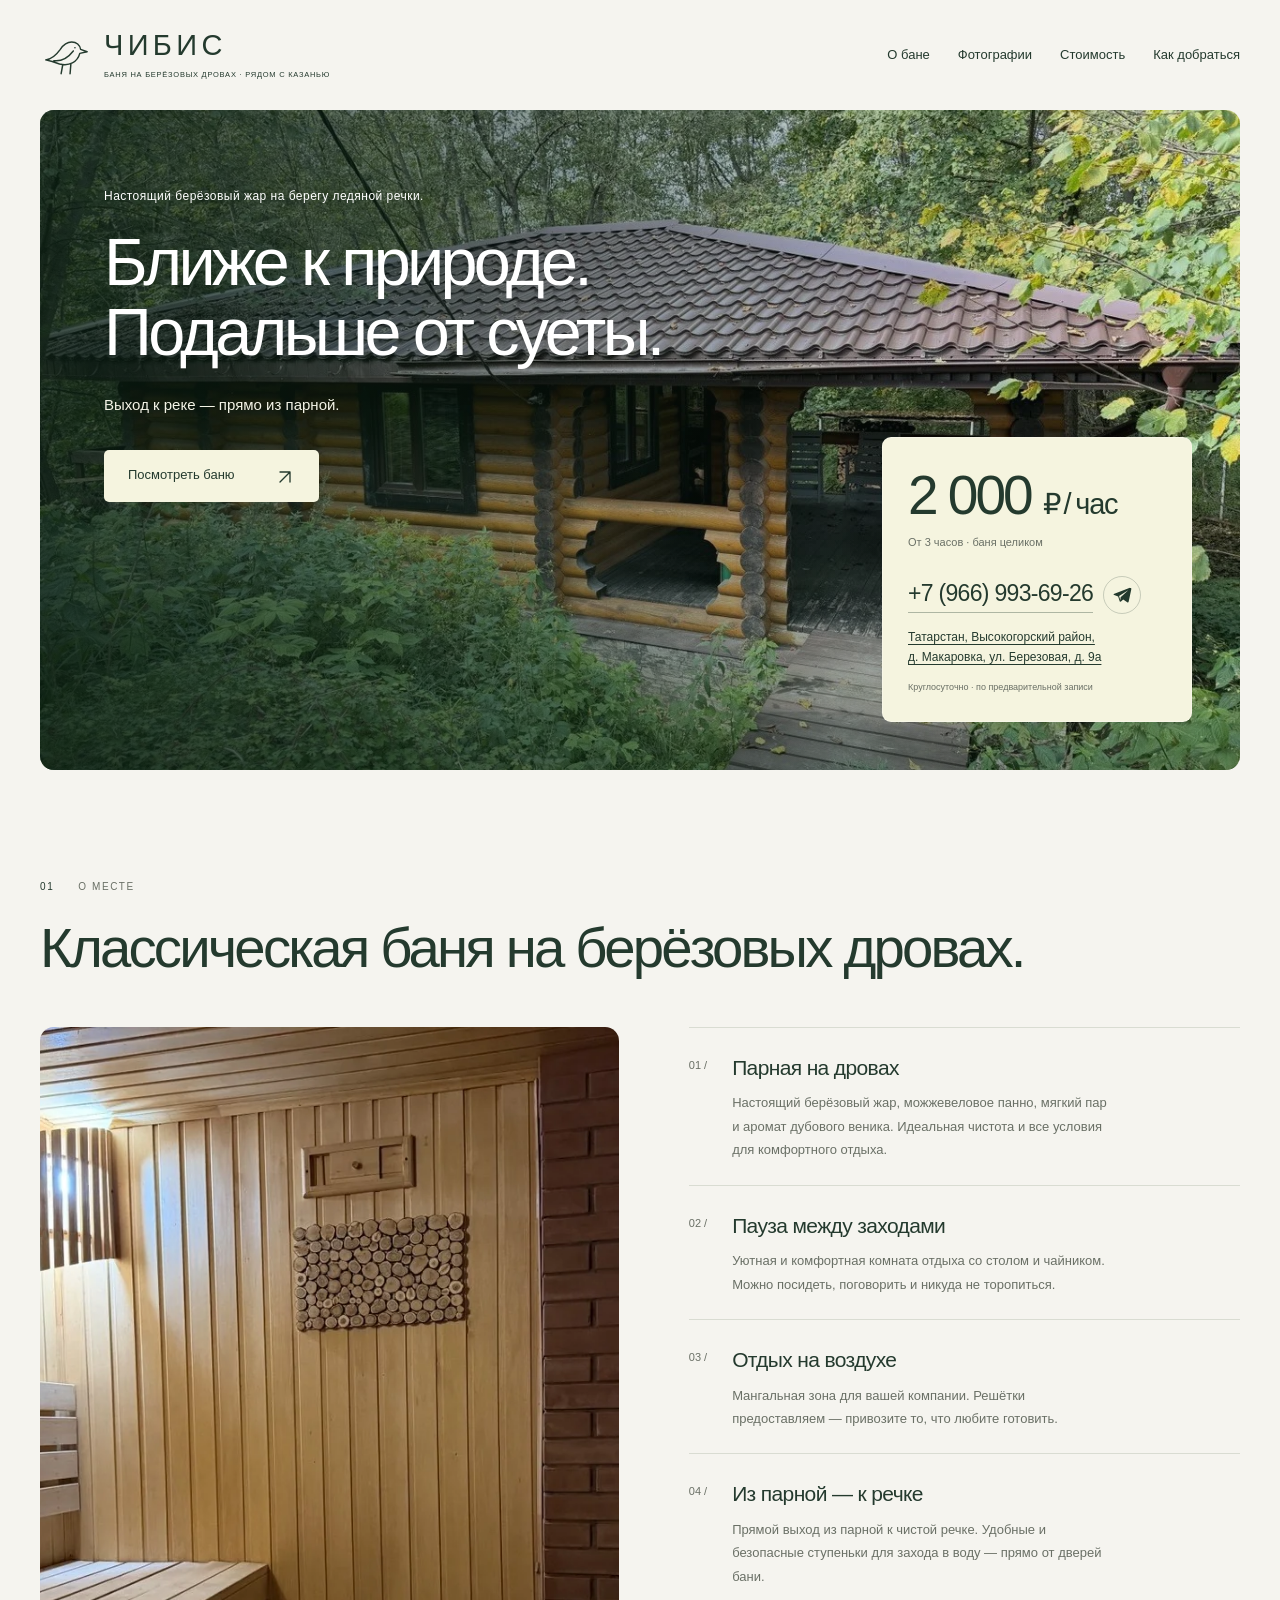
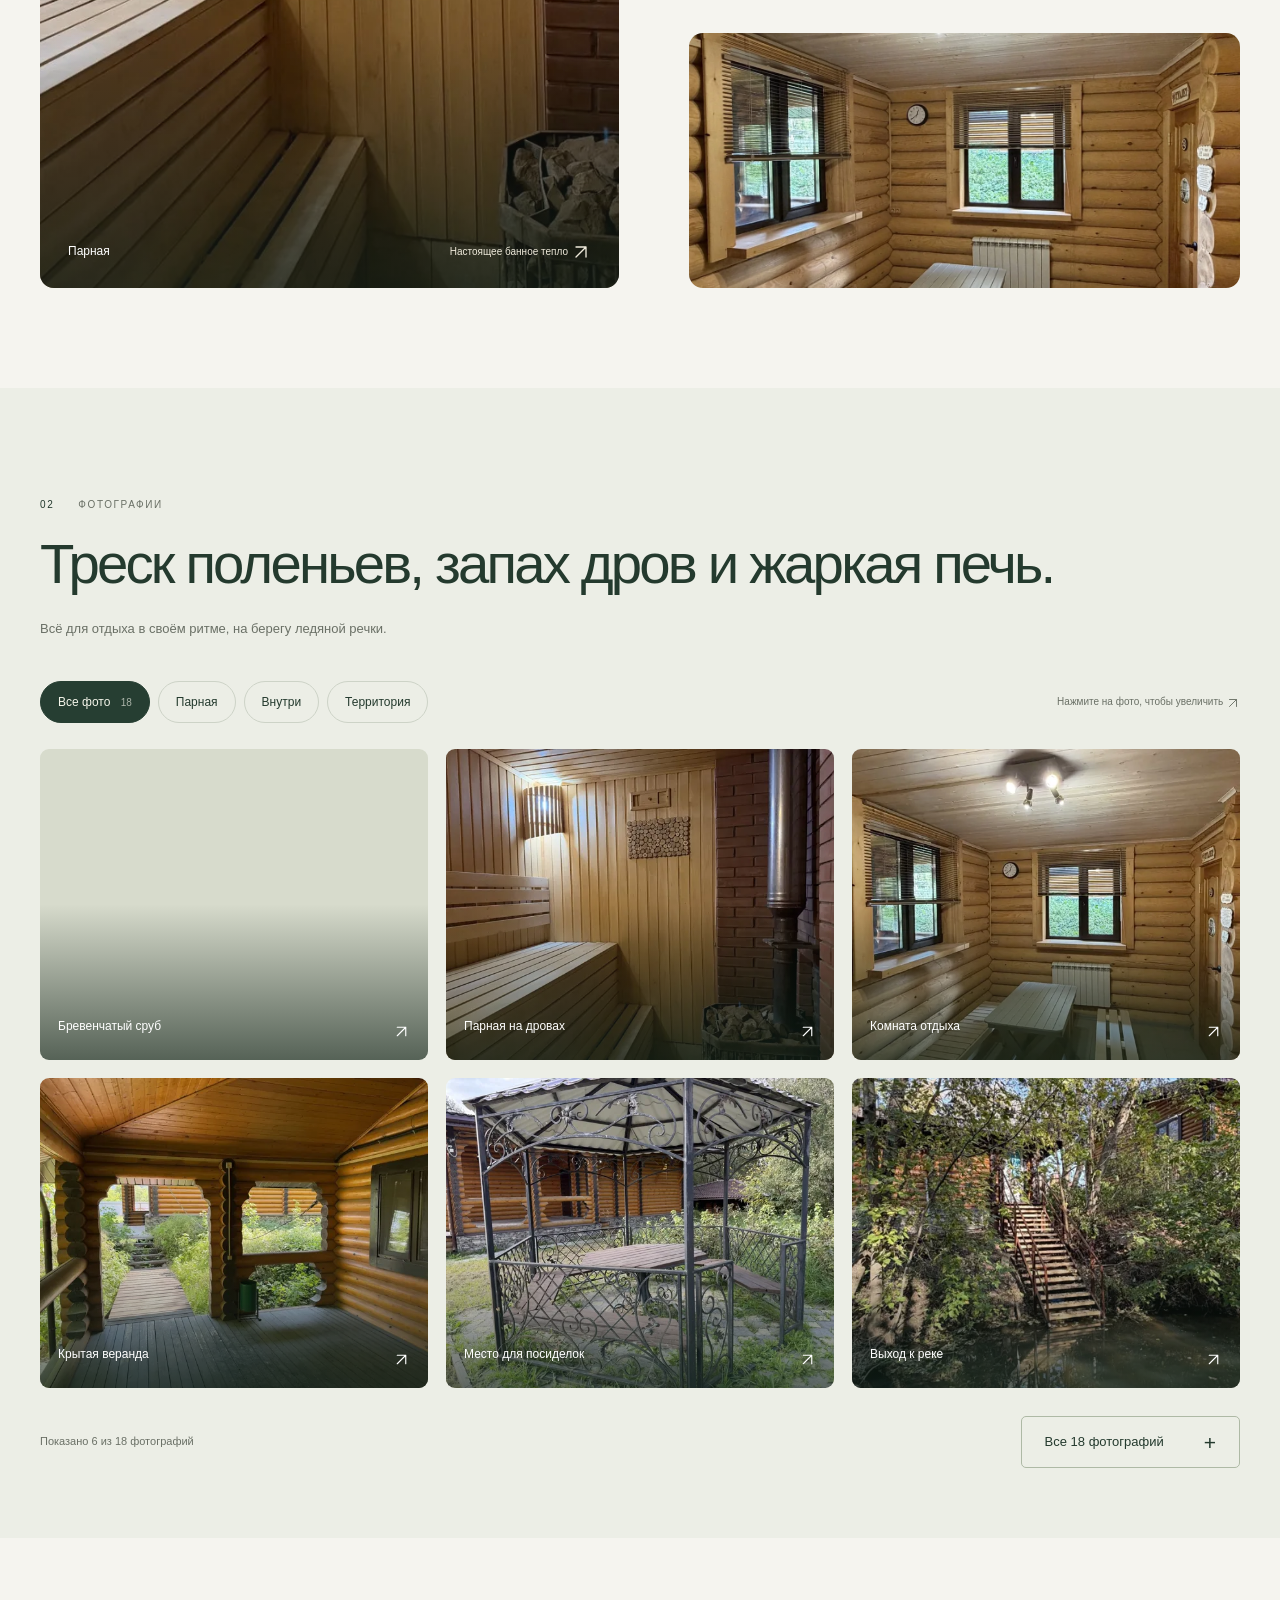
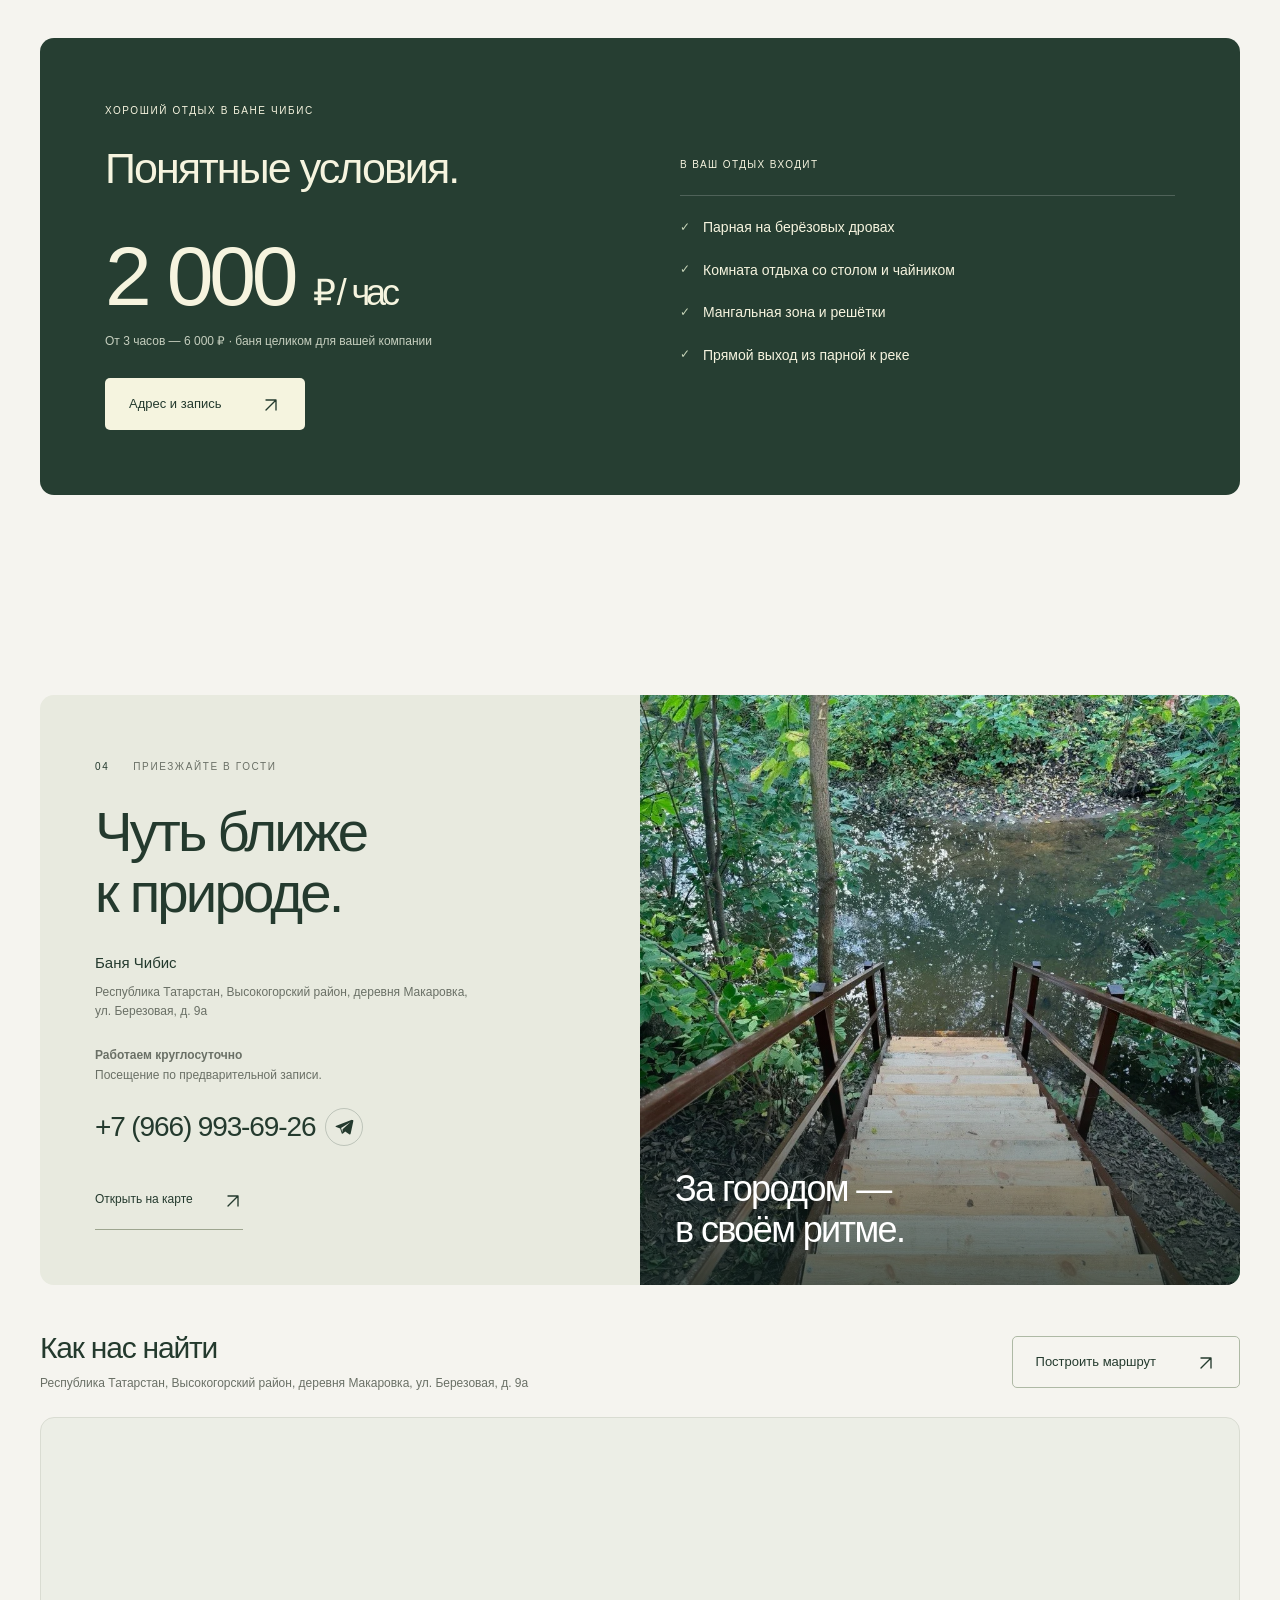
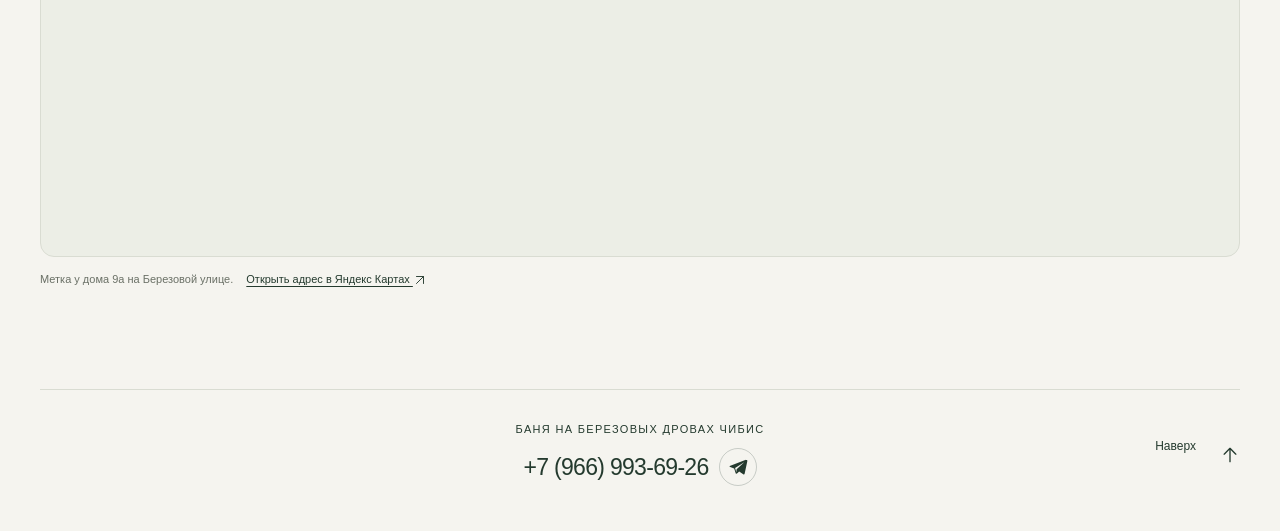
==== commit d8c11c4d: "Add files via upload" ====
--- a/index.html
+++ b/index.html
@@ -4,14 +4,14 @@
   <meta charset="utf-8">
   <meta name="viewport" content="width=device-width, initial-scale=1">
   <title>Баня Чибис в Макаровке — баня на дровах рядом с Казанью</title>
-  <meta name="description" content="Баня Чибис на берёзовых дровах в Макаровке рядом с Казанью: 2 000 ₽/час, до 6 гостей. Прямой выход из парной к реке. Круглосуточно, по записи. От 3 часов.">
+  <meta name="description" content="Баня Чибис на берёзовых дровах в Макаровке рядом с Казанью: 2 000 ₽/час. Прямой выход из парной к реке. Круглосуточно, по записи. От 3 часов.">
   <meta name="robots" content="index, follow, max-image-preview:large">
   <meta name="theme-color" content="#f5f4ef">
   <meta property="og:type" content="website">
   <meta property="og:locale" content="ru_RU">
   <meta property="og:site_name" content="Баня Чибис">
-  <meta property="og:title" content="Баня Чибис — время выдохнуть">
-  <meta property="og:description" content="Настоящий берёзовый жар на берегу ледяной речки. Выход к реке прямо из парной. 2 000 ₽/час, до 6 гостей, круглосуточно по записи. От 3 часов.">
+  <meta property="og:title" content="Баня Чибис — ближе к природе, подальше от суеты">
+  <meta property="og:description" content="Настоящий берёзовый жар на берегу ледяной речки. Выход к реке прямо из парной. 2 000 ₽/час, круглосуточно по записи. От 3 часов.">
   <meta name="twitter:card" content="summary_large_image">
   <!-- SEO-URL-START --><!-- SEO-URL-END -->
   <link rel="icon" href="assets/favicon.svg" type="image/svg+xml">
@@ -19,20 +19,20 @@
   <link rel="preload" as="image" href="assets/photos/07.webp" fetchpriority="high">
   <script src="assets/app.js" defer></script>
   <!-- SCHEMA-START -->
-  <script type="application/ld+json">[{"@context": "https://schema.org", "@type": "LocalBusiness", "name": "Баня Чибис", "description": "Баня на берёзовых дровах в Макаровке рядом с Казанью. Прямой выход из парной к реке. 2 000 ₽ в час, от 3 часов, до 6 гостей.", "address": {"@type": "PostalAddress", "addressCountry": "RU", "addressRegion": "Республика Татарстан", "addressLocality": "деревня Макаровка, Семиозерское сельское поселение, Высокогорский район", "streetAddress": "Республика Татарстан, Высокогорский район, деревня Макаровка, ул. Березовая, д. 9а"}, "priceRange": "2 000 ₽/час, от 3 часов", "openingHoursSpecification": {"@type": "OpeningHoursSpecification", "dayOfWeek": ["Monday", "Tuesday", "Wednesday", "Thursday", "Friday", "Saturday", "Sunday"], "opens": "00:00", "closes": "23:59"}, "makesOffer": {"@type": "Offer", "price": "6000", "priceCurrency": "RUB", "itemOffered": {"@type": "Service", "name": "Аренда бани целиком на 3 часа", "description": "Для компании до 6 человек. Парная, комната отдыха, мангальная зона и прямой выход к реке. 2 000 ₽ в час, минимум 3 часа."}}, "telephone": "+79669936926", "hasMap": "https://yandex.ru/maps/11119/republic-of-tatarstan/house/beryozovaya_ulitsa_9a/YEAYdwRoSEwBQFtvfXVweH9jYg==/", "geo": {"@type": "GeoCoordinates", "latitude": 55.919306, "longitude": 49.138196}}, {"@context": "https://schema.org", "@type": "FAQPage", "mainEntity": [{"@type": "Question", "name": "Где находится баня Чибис?", "acceptedAnswer": {"@type": "Answer", "text": "По адресу: Республика Татарстан, Высокогорский район, деревня Макаровка, ул. Березовая, д. 9а. Если нужна помощь с подъездом, позвоните: +7 (966) 993-69-26."}}, {"@type": "Question", "name": "Сколько стоит аренда бани?", "acceptedAnswer": {"@type": "Answer", "text": "Стоимость — 2 000 ₽ в час. Минимальное время заказа — 3 часа, стоимость такого посещения — 6 000 ₽. Баня сдаётся целиком для вашей компании."}}, {"@type": "Question", "name": "На какую компанию рассчитана баня?", "acceptedAnswer": {"@type": "Answer", "text": "На компанию до 6 человек. Баня сдаётся целиком: в забронированное время здесь отдыхаете вы и ваши гости."}}, {"@type": "Question", "name": "Что входит в стоимость?", "acceptedAnswer": {"@type": "Answer", "text": "Парная на берёзовых дровах, комната отдыха со столом и чайником, мангальная зона с решётками и прямой выход из парной к реке."}}, {"@type": "Question", "name": "Есть ли выход к реке?", "acceptedAnswer": {"@type": "Answer", "text": "Да, из парной есть прямой выход к чистой речке. От дверей бани к воде ведут удобные и безопасные ступеньки для захода в воду."}}, {"@type": "Question", "name": "В какое время работает баня?", "acceptedAnswer": {"@type": "Answer", "text": "Баня Чибис работает круглосуточно, каждый день, включая выходные и праздники. Посещение по предварительной записи: дату и время необходимо согласовать заранее."}}, {"@type": "Question", "name": "Можно приехать в выходные или праздники?", "acceptedAnswer": {"@type": "Answer", "text": "Да, отдых в выходные и праздничные дни возможен. Свободное время уточняйте заранее. Для записи лучше позвонить: сообщения могут приходить с задержкой."}}]}]</script>
+  <script type="application/ld+json">[{"@context": "https://schema.org", "@type": "LocalBusiness", "name": "Баня Чибис", "description": "Баня на берёзовых дровах в Макаровке рядом с Казанью. Прямой выход из парной к реке. 2 000 ₽ в час, от 3 часов.", "address": {"@type": "PostalAddress", "addressCountry": "RU", "addressRegion": "Республика Татарстан", "addressLocality": "деревня Макаровка, Семиозерское сельское поселение, Высокогорский район", "streetAddress": "Республика Татарстан, Высокогорский район, деревня Макаровка, ул. Березовая, д. 9а"}, "priceRange": "2 000 ₽/час, от 3 часов", "openingHoursSpecification": {"@type": "OpeningHoursSpecification", "dayOfWeek": ["Monday", "Tuesday", "Wednesday", "Thursday", "Friday", "Saturday", "Sunday"], "opens": "00:00", "closes": "23:59"}, "makesOffer": {"@type": "Offer", "price": "6000", "priceCurrency": "RUB", "itemOffered": {"@type": "Service", "name": "Аренда бани целиком на 3 часа", "description": "Парная, комната отдыха, мангальная зона и прямой выход к реке. 2 000 ₽ в час, минимум 3 часа."}}, "telephone": "+79669936926", "hasMap": "https://yandex.ru/maps/11119/republic-of-tatarstan/house/beryozovaya_ulitsa_9a/YEAYdwRoSEwBQFtvfXVweH9jYg==/", "geo": {"@type": "GeoCoordinates", "latitude": 55.919306, "longitude": 49.138196}}]</script>
   <!-- SCHEMA-END -->
 </head>
 <body>
   <a class="skip-link" href="#main">Перейти к содержимому</a>
   <header class="header wrap">
     <a class="brand" href="#" aria-label="Баня Чибис — главная">
-      <svg class="brand-bird" viewBox="0 0 64 64" aria-hidden="true"><path d="M14 43c6-1 8-10 17-13 7-2 10 0 14-2l10-6-7 12c-2 4-5 8-12 10l-3 11m-7-12-5 11M31 30l-4-14 8 12M14 43 7 48l15-2"/><circle cx="41" cy="30" r="1"/></svg>
-      <span><span class="brand-name">ЧИБИС</span><span class="brand-caption">БАНЯ В МАКАРОВКЕ</span></span>
+      <svg class="brand-bird" viewBox="0 0 64 64" aria-hidden="true"><path d="M7 38c8-1 13-6 18-13 4-6 8-9 14-9 6 0 10 4 11 9l8 3-9 2c-3 11-13 16-25 13l-9-3-8-2Zm10 1c8 1 17-3 24-12M28 44l-2 11m12-12-1 12"/><circle cx="43" cy="23" r="1" fill="currentColor" stroke="none"/></svg>
+      <span><span class="brand-name">ЧИБИС</span><span class="brand-caption">БАНЯ НА БЕРЁЗОВЫХ ДРОВАХ · РЯДОМ С КАЗАНЬЮ</span></span>
     </a>
     <nav class="nav" id="navigation" aria-label="Основная навигация">
       <a href="#about">О бане</a><a href="#gallery">Фотографии</a><a href="#price">Стоимость</a><a href="#contacts">Как добраться</a>
     </nav>
-    <!-- HEADER-CONTACT-START --><a class="header-action" href="tel:+79669936926">+7 (966) 993-69-26 <span aria-hidden="true"><svg class="icon icon-arrow" viewBox="0 0 24 24" fill="none" stroke="currentColor" stroke-width="1.6" stroke-linecap="round" stroke-linejoin="round" aria-hidden="true" focusable="false"><path d="M6 18 18 6M6 6h12v12"/></svg></span></a><!-- HEADER-CONTACT-END -->
+    <!-- HEADER-CONTACT-START --><!-- HEADER-CONTACT-END -->
     <button class="menu-toggle" type="button" aria-label="Открыть меню" aria-controls="navigation" aria-expanded="false"><span></span><span></span></button>
   </header>
 
@@ -41,34 +41,26 @@
       <div class="hero-frame">
         <img class="hero-image" src="assets/photos/07.webp" width="1280" height="960" alt="Бревенчатая баня Чибис среди деревьев в Макаровке" fetchpriority="high">
         <div class="hero-shade"></div>
-        <span class="location-pill"><span class="status-dot"></span> Татарстан · Макаровка</span>
         <div class="hero-content">
-          <p class="eyebrow">НА БЕРЁЗОВЫХ ДРОВАХ · РЯДОМ С КАЗАНЬЮ</p>
-          <h1 id="hero-title"><span class="hero-name">Баня Чибис в Макаровке</span>Время<br>выдохнуть.</h1>
-          <p class="hero-description">Настоящий берёзовый жар на берегу ледяной речки. <br>Выход к реке — прямо из парной.</p>
-          <div class="hero-booking"><p class="hero-rate"><strong>2 000 <span>₽/час</span></strong><small>От 3 часов · до 6 гостей</small></p><!-- HERO-CONTACT-START --><a class="hero-phone" href="tel:+79669936926">+7 (966) 993-69-26</a><a class="hero-address" href="#map-title">д. Макаровка, ул. Березовая, д. 9а</a><p class="hero-schedule">Круглосуточно · по предварительной записи</p><!-- HERO-CONTACT-END --></div>
+          <p class="eyebrow">Настоящий берёзовый жар на берегу ледяной речки.</p>
+          <h1 id="hero-title"><span>Ближе к природе.</span> <span>Подальше от суеты.</span></h1>
+          <p class="hero-description">Выход к реке — прямо из парной.</p>
+          <div class="hero-booking"><p class="hero-rate"><strong>2 000 <span>₽<span class="rate-slash">/</span>час</span></strong><small>От 3 часов · баня целиком</small></p><!-- HERO-CONTACT-START --><div class="phone-row hero-phone-row"><a class="hero-phone" href="tel:+79669936926">+7 (966) 993-69-26</a><a class="telegram-link" href="https://t.me/+79669936926" target="_blank" rel="noopener noreferrer" aria-label="Написать в Telegram на +7 (966) 993-69-26" title="Написать в Telegram"><svg viewBox="0 0 24 24" fill="currentColor" aria-hidden="true" focusable="false"><path d="M20.6 4.1 3.7 10.6c-1.2.5-1.2 1.2-.2 1.5l4.3 1.4 1.6 5c.2.6.1.8.8.8.5 0 .7-.2 1-.5l2.1-2 4.4 3.2c.8.5 1.4.2 1.6-.8l2.8-13.3c.3-1.2-.4-1.8-1.5-1.3Zm-2.1 3.1-8 7.2-.3 3.4-1.4-4.7 9.1-5.7c.4-.3.8-.1.6-.2Z"/></svg></a></div><a class="hero-address" href="#map-title"><span>Татарстан, Высокогорский район,</span><br><span>д. Макаровка, ул. Березовая, д. 9а</span></a><p class="hero-schedule">Круглосуточно · по предварительной записи</p><!-- HERO-CONTACT-END --></div>
           <a class="button button-cream" href="#gallery">Посмотреть баню <span aria-hidden="true"><svg class="icon icon-arrow" viewBox="0 0 24 24" fill="none" stroke="currentColor" stroke-width="1.6" stroke-linecap="round" stroke-linejoin="round" aria-hidden="true" focusable="false"><path d="M6 18 18 6M6 6h12v12"/></svg></span></a>
         </div>
-        <a class="hero-footnote" href="#about"><span>Поближе к природе.<br>Подальше от суеты.</span><span class="circle-arrow" aria-hidden="true"><svg class="icon icon-arrow" viewBox="0 0 24 24" fill="none" stroke="currentColor" stroke-width="1.6" stroke-linecap="round" stroke-linejoin="round" aria-hidden="true" focusable="false"><path d="M12 4v16M5 13l7 7 7-7"/></svg></span></a>
-      </div>
-      <div class="facts" aria-label="Основные условия аренды">
-        <div><strong>2 000 ₽/час</strong><span>минимум 3 часа · 6 000 ₽</span></div>
-        <div><strong>до 6 гостей</strong><span>своя компания</span></div>
-        <div><strong>Баня целиком</strong><span>только для вас</span></div>
-        <div><strong>Круглосуточно</strong><span>по предварительной записи</span></div>
       </div>
     </section>
 
     <section class="section wrap" id="about" aria-labelledby="about-title">
       <div class="section-heading">
         <p class="eyebrow section-label"><span>01</span> О МЕСТЕ</p>
-        <div><h2 id="about-title">Тепло дерева.<br><span class="muted">Тишина вокруг.</span></h2><p class="heading-description">Классическая баня на берёзовых дровах в Макаровке, которую ценят за мягкий пар, аромат дерева и неповторимый уют. Треск поленьев, запах дров и жаркая печь — всё для отдыха в своём ритме, на берегу ледяной речки.</p></div>
+        <div><h2 id="about-title">Классическая баня на берёзовых дровах.</h2></div>
       </div>
       <div class="about-grid">
         <figure class="steam-photo"><img src="assets/photos/03.webp" width="1280" height="960" loading="lazy" decoding="async" alt="Деревянные полки и дровяная печь в парной бани Чибис"><figcaption><span>Парная</span><span>Настоящее банное тепло <svg class="icon icon-arrow" viewBox="0 0 24 24" fill="none" stroke="currentColor" stroke-width="1.6" stroke-linecap="round" stroke-linejoin="round" aria-hidden="true" focusable="false"><path d="M6 18 18 6M6 6h12v12"/></svg></span></figcaption></figure>
         <div class="about-details">
-          <div class="feature"><span class="feature-number">01 /</span><div><h3>Парная на дровах</h3><p>Настоящий берёзовый жар, мягкий пар и аромат дубового веника. Идеальная чистота и все условия для комфортного отдыха.</p></div></div>
-          <div class="feature"><span class="feature-number">02 /</span><div><h3>Пауза между заходами</h3><p>Комната отдыха со столом и чайником. Можно посидеть, поговорить и никуда не торопиться.</p></div></div>
+          <div class="feature"><span class="feature-number">01 /</span><div><h3>Парная на дровах</h3><p>Настоящий берёзовый жар, можжевеловое панно, мягкий пар и аромат дубового веника. Идеальная чистота и все условия для комфортного отдыха.</p></div></div>
+          <div class="feature"><span class="feature-number">02 /</span><div><h3>Пауза между заходами</h3><p>Уютная и комфортная комната отдыха со столом и чайником. Можно посидеть, поговорить и никуда не торопиться.</p></div></div>
           <div class="feature"><span class="feature-number">03 /</span><div><h3>Отдых на воздухе</h3><p>Мангальная зона для вашей компании. Решётки предоставляем — привозите то, что любите готовить.</p></div></div>
           <div class="feature"><span class="feature-number">04 /</span><div><h3>Из парной — к речке</h3><p>Прямой выход из парной к чистой речке. Удобные и безопасные ступеньки для захода в воду — прямо от дверей бани.</p></div></div>
           <img class="rest-photo" src="assets/photos/09.webp" width="1280" height="960" loading="lazy" decoding="async" alt="Комната отдыха в срубе: деревянный стол и скамейки у окон">
@@ -78,8 +70,8 @@
 
     <section class="gallery-section section" id="gallery" aria-labelledby="gallery-title">
       <div class="wrap">
-        <div class="gallery-heading"><div><p class="eyebrow section-label"><span>02</span> БЕЗ ЛИШНИХ СЛОВ</p><h2 id="gallery-title">Загляните внутрь.</h2></div><p class="gallery-description">Парная, сруб и немного природы.<br>Все фотографии — из нашей бани.</p></div>
-        <div class="gallery-toolbar"><div class="filters" role="group" aria-label="Фильтр фотографий"><button type="button" class="filter active" data-filter="all" aria-pressed="true">Все фото <span>20</span></button><button type="button" class="filter" data-filter="steam" aria-pressed="false">Парная</button><button type="button" class="filter" data-filter="inside" aria-pressed="false">Внутри</button><button type="button" class="filter" data-filter="outside" aria-pressed="false">Территория</button></div><span class="gallery-hint">Нажмите на фото, чтобы увеличить <svg class="icon icon-arrow" viewBox="0 0 24 24" fill="none" stroke="currentColor" stroke-width="1.6" stroke-linecap="round" stroke-linejoin="round" aria-hidden="true" focusable="false"><path d="M6 18 18 6M6 6h12v12"/></svg></span></div>
+        <div class="gallery-heading"><div><p class="eyebrow section-label"><span>02</span> ФОТОГРАФИИ</p><h2 id="gallery-title">Треск поленьев, запах дров и жаркая печь.</h2><p class="heading-description gallery-description">Всё для отдыха в своём ритме, на берегу ледяной речки.</p></div></div>
+        <div class="gallery-toolbar"><div class="filters" role="group" aria-label="Фильтр фотографий"><button type="button" class="filter active" data-filter="all" aria-pressed="true">Все фото <span>18</span></button><button type="button" class="filter" data-filter="steam" aria-pressed="false">Парная</button><button type="button" class="filter" data-filter="inside" aria-pressed="false">Внутри</button><button type="button" class="filter" data-filter="outside" aria-pressed="false">Территория</button></div><span class="gallery-hint">Нажмите на фото, чтобы увеличить <svg class="icon icon-arrow" viewBox="0 0 24 24" fill="none" stroke="currentColor" stroke-width="1.6" stroke-linecap="round" stroke-linejoin="round" aria-hidden="true" focusable="false"><path d="M6 18 18 6M6 6h12v12"/></svg></span></div>
         <div class="photo-grid" id="photo-grid">
           <!-- GALLERY-START -->
 <a class="photo" href="assets/photos/07.webp" data-category="outside" data-caption="Бревенчатый сруб" aria-label="Увеличить фото: Бревенчатый сруб"><img src="assets/photos/07-small.webp" srcset="assets/photos/07-small.webp 640w, assets/photos/07.webp 1280w" sizes="(max-width:560px) 46vw, (max-width:800px) 47vw, 31vw" width="1280" height="960" loading="lazy" decoding="async" alt="Баня Чибис: деревянный сруб с крытой верандой среди деревьев"><span class="photo-caption">Бревенчатый сруб<span aria-hidden="true"><svg class="icon icon-arrow" viewBox="0 0 24 24" fill="none" stroke="currentColor" stroke-width="1.6" stroke-linecap="round" stroke-linejoin="round" aria-hidden="true" focusable="false"><path d="M6 18 18 6M6 6h12v12"/></svg></span></span></a>
@@ -94,52 +86,36 @@
 <a class="photo photo-extra" href="assets/photos/06.webp" data-category="steam" data-caption="Печь и камни" aria-label="Увеличить фото: Печь и камни"><img src="assets/photos/06-small.webp" srcset="assets/photos/06-small.webp 640w, assets/photos/06.webp 1280w" sizes="(max-width:560px) 46vw, (max-width:800px) 47vw, 31vw" width="1280" height="960" loading="lazy" decoding="async" alt="Дровяная печь с камнями и деревянные полки парной"><span class="photo-caption">Печь и камни<span aria-hidden="true"><svg class="icon icon-arrow" viewBox="0 0 24 24" fill="none" stroke="currentColor" stroke-width="1.6" stroke-linecap="round" stroke-linejoin="round" aria-hidden="true" focusable="false"><path d="M6 18 18 6M6 6h12v12"/></svg></span></span></a>
 <a class="photo photo-extra" href="assets/photos/10.webp" data-category="inside" data-caption="Санузел" aria-label="Увеличить фото: Санузел"><img src="assets/photos/10-small.webp" srcset="assets/photos/10-small.webp 640w, assets/photos/10.webp 1280w" sizes="(max-width:560px) 46vw, (max-width:800px) 47vw, 31vw" width="1280" height="960" loading="lazy" decoding="async" alt="Санузел с раковиной внутри бревенчатой бани"><span class="photo-caption">Санузел<span aria-hidden="true"><svg class="icon icon-arrow" viewBox="0 0 24 24" fill="none" stroke="currentColor" stroke-width="1.6" stroke-linecap="round" stroke-linejoin="round" aria-hidden="true" focusable="false"><path d="M6 18 18 6M6 6h12v12"/></svg></span></span></a>
 <a class="photo photo-extra" href="assets/photos/11.webp" data-category="inside" data-caption="Внутри сруба" aria-label="Увеличить фото: Внутри сруба"><img src="assets/photos/11-small.webp" srcset="assets/photos/11-small.webp 640w, assets/photos/11.webp 1280w" sizes="(max-width:560px) 46vw, (max-width:800px) 47vw, 31vw" width="1280" height="960" loading="lazy" decoding="async" alt="Входная зона бани Чибис с деревянными стенами"><span class="photo-caption">Внутри сруба<span aria-hidden="true"><svg class="icon icon-arrow" viewBox="0 0 24 24" fill="none" stroke="currentColor" stroke-width="1.6" stroke-linecap="round" stroke-linejoin="round" aria-hidden="true" focusable="false"><path d="M6 18 18 6M6 6h12v12"/></svg></span></span></a>
-<a class="photo photo-extra" href="assets/photos/12.webp" data-category="steam" data-caption="Ещё один взгляд на парную" aria-label="Увеличить фото: Ещё один взгляд на парную"><img src="assets/photos/12-small.webp" srcset="assets/photos/12-small.webp 640w, assets/photos/12.webp 1280w" sizes="(max-width:560px) 46vw, (max-width:800px) 47vw, 31vw" width="1280" height="960" loading="lazy" decoding="async" alt="Широкие полки парной и печь в бане Чибис"><span class="photo-caption">Ещё один взгляд на парную<span aria-hidden="true"><svg class="icon icon-arrow" viewBox="0 0 24 24" fill="none" stroke="currentColor" stroke-width="1.6" stroke-linecap="round" stroke-linejoin="round" aria-hidden="true" focusable="false"><path d="M6 18 18 6M6 6h12v12"/></svg></span></span></a>
 <a class="photo photo-extra" href="assets/photos/13.webp" data-category="outside" data-caption="Среди деревьев" aria-label="Увеличить фото: Среди деревьев"><img src="assets/photos/13-small.webp" srcset="assets/photos/13-small.webp 640w, assets/photos/13.webp 1280w" sizes="(max-width:560px) 46vw, (max-width:800px) 47vw, 31vw" width="1280" height="960" loading="lazy" decoding="async" alt="Зелёная территория и деревянные строения бани Чибис"><span class="photo-caption">Среди деревьев<span aria-hidden="true"><svg class="icon icon-arrow" viewBox="0 0 24 24" fill="none" stroke="currentColor" stroke-width="1.6" stroke-linecap="round" stroke-linejoin="round" aria-hidden="true" focusable="false"><path d="M6 18 18 6M6 6h12v12"/></svg></span></span></a>
 <a class="photo photo-extra" href="assets/photos/14.webp" data-category="outside" data-caption="Ступеньки к воде" aria-label="Увеличить фото: Ступеньки к воде"><img src="assets/photos/14-small.webp" srcset="assets/photos/14-small.webp 480w, assets/photos/14.webp 960w" sizes="(max-width:560px) 46vw, (max-width:800px) 47vw, 31vw" width="960" height="1280" loading="lazy" decoding="async" alt="Деревянная лестница для спуска к реке от бани Чибис"><span class="photo-caption">Ступеньки к воде<span aria-hidden="true"><svg class="icon icon-arrow" viewBox="0 0 24 24" fill="none" stroke="currentColor" stroke-width="1.6" stroke-linecap="round" stroke-linejoin="round" aria-hidden="true" focusable="false"><path d="M6 18 18 6M6 6h12v12"/></svg></span></span></a>
-<a class="photo photo-extra" href="assets/photos/15.webp" data-category="inside" data-caption="Детали бани" aria-label="Увеличить фото: Детали бани"><img src="assets/photos/15-small.webp" srcset="assets/photos/15-small.webp 640w, assets/photos/15.webp 1280w" sizes="(max-width:560px) 46vw, (max-width:800px) 47vw, 31vw" width="1280" height="960" loading="lazy" decoding="async" alt="Внутреннее помещение бани и вход в парную"><span class="photo-caption">Детали бани<span aria-hidden="true"><svg class="icon icon-arrow" viewBox="0 0 24 24" fill="none" stroke="currentColor" stroke-width="1.6" stroke-linecap="round" stroke-linejoin="round" aria-hidden="true" focusable="false"><path d="M6 18 18 6M6 6h12v12"/></svg></span></span></a>
+<a class="photo photo-extra" href="assets/photos/15.jpg" data-category="inside" data-caption="Детали бани" aria-label="Увеличить фото: Детали бани"><img src="assets/photos/15-small.webp" srcset="assets/photos/15-small.webp 640w, assets/photos/15.jpg 1280w" sizes="(max-width:560px) 46vw, (max-width:800px) 47vw, 31vw" width="1280" height="960" loading="lazy" decoding="async" alt="Внутреннее помещение бани и вход в парную"><span class="photo-caption">Детали бани<span aria-hidden="true"><svg class="icon icon-arrow" viewBox="0 0 24 24" fill="none" stroke="currentColor" stroke-width="1.6" stroke-linecap="round" stroke-linejoin="round" aria-hidden="true" focusable="false"><path d="M6 18 18 6M6 6h12v12"/></svg></span></span></a>
 <a class="photo photo-extra" href="assets/photos/17.webp" data-category="outside" data-caption="Берёзовые дрова" aria-label="Увеличить фото: Берёзовые дрова"><img src="assets/photos/17-small.webp" srcset="assets/photos/17-small.webp 640w, assets/photos/17.webp 867w" sizes="(max-width:560px) 46vw, (max-width:800px) 47vw, 31vw" width="867" height="650" loading="lazy" decoding="async" alt="Дрова у деревянного сруба бани Чибис зимой"><span class="photo-caption">Берёзовые дрова<span aria-hidden="true"><svg class="icon icon-arrow" viewBox="0 0 24 24" fill="none" stroke="currentColor" stroke-width="1.6" stroke-linecap="round" stroke-linejoin="round" aria-hidden="true" focusable="false"><path d="M6 18 18 6M6 6h12v12"/></svg></span></span></a>
-<a class="photo photo-extra" href="assets/photos/18.webp" data-category="steam" data-caption="Парная и печь" aria-label="Увеличить фото: Парная и печь"><img src="assets/photos/18-small.webp" srcset="assets/photos/18-small.webp 640w, assets/photos/18.webp 1280w" sizes="(max-width:560px) 46vw, (max-width:800px) 47vw, 31vw" width="1280" height="960" loading="lazy" decoding="async" alt="Деревянные полки, печь с камнями и кадушка в парной"><span class="photo-caption">Парная и печь<span aria-hidden="true"><svg class="icon icon-arrow" viewBox="0 0 24 24" fill="none" stroke="currentColor" stroke-width="1.6" stroke-linecap="round" stroke-linejoin="round" aria-hidden="true" focusable="false"><path d="M6 18 18 6M6 6h12v12"/></svg></span></span></a>
 <a class="photo photo-extra" href="assets/photos/19.webp" data-category="outside" data-caption="Запас дров" aria-label="Увеличить фото: Запас дров"><img src="assets/photos/19-small.webp" srcset="assets/photos/19-small.webp 640w, assets/photos/19.webp 755w" sizes="(max-width:560px) 46vw, (max-width:800px) 47vw, 31vw" width="755" height="566" loading="lazy" decoding="async" alt="Аккуратно сложенная поленница у сруба бани Чибис"><span class="photo-caption">Запас дров<span aria-hidden="true"><svg class="icon icon-arrow" viewBox="0 0 24 24" fill="none" stroke="currentColor" stroke-width="1.6" stroke-linecap="round" stroke-linejoin="round" aria-hidden="true" focusable="false"><path d="M6 18 18 6M6 6h12v12"/></svg></span></span></a>
 <a class="photo photo-extra" href="assets/photos/20.webp" data-category="outside" data-caption="Баня среди зелени" aria-label="Увеличить фото: Баня среди зелени"><img src="assets/photos/20-small.webp" srcset="assets/photos/20-small.webp 640w, assets/photos/20.webp 1280w" sizes="(max-width:560px) 46vw, (max-width:800px) 47vw, 31vw" width="1280" height="960" loading="lazy" decoding="async" alt="Бревенчатая баня Чибис с верандой среди зелёных деревьев"><span class="photo-caption">Баня среди зелени<span aria-hidden="true"><svg class="icon icon-arrow" viewBox="0 0 24 24" fill="none" stroke="currentColor" stroke-width="1.6" stroke-linecap="round" stroke-linejoin="round" aria-hidden="true" focusable="false"><path d="M6 18 18 6M6 6h12v12"/></svg></span></span></a>
 <!-- GALLERY-END -->
         </div>
-        <div class="gallery-bottom"><p id="gallery-count" aria-live="polite">Показано 6 из 20 фотографий</p><button class="button button-outline" id="show-photos" type="button" aria-expanded="false" aria-controls="photo-grid">Все 20 фотографий <span aria-hidden="true">+</span></button></div>
+        <div class="gallery-bottom"><p id="gallery-count" aria-live="polite">Показано 6 из 18 фотографий</p><button class="button button-outline" id="show-photos" type="button" aria-expanded="false" aria-controls="photo-grid">Все 18 фотографий <span aria-hidden="true">+</span></button></div>
       </div>
     </section>
 
     <section class="section wrap" id="price" aria-labelledby="price-title">
       <div class="price-panel">
-        <div class="price-main"><p class="eyebrow">03 / ВАШ ВЕЧЕР В ЧИБИСЕ</p><h2 id="price-title">Хороший отдых.<br>Понятные условия.</h2><div class="price-value">2 000 <span>₽/час</span></div><p class="price-duration">От 3 часов — 6 000 ₽ · баня целиком для вашей компании</p><a class="button button-cream" href="#contacts">Адрес и запись <span aria-hidden="true"><svg class="icon icon-arrow" viewBox="0 0 24 24" fill="none" stroke="currentColor" stroke-width="1.6" stroke-linecap="round" stroke-linejoin="round" aria-hidden="true" focusable="false"><path d="M6 18 18 6M6 6h12v12"/></svg></span></a></div>
-        <div class="price-details"><p class="price-list-heading">В ВАШ ОТДЫХ ВХОДИТ</p><ul class="included"><li>Парная на берёзовых дровах</li><li>Комната отдыха со столом и чайником</li><li>Мангальная зона и решётки</li><li>Прямой выход из парной к реке</li></ul><div class="price-notes"><p><strong>Для компании до 6 человек</strong><span>Сдаём целиком, без посторонних гостей.</span></p><p><strong>Минимум 3 часа</strong><span>Стоимость трёх часов отдыха — 6 000 ₽.</span></p><p><strong>Работаем круглосуточно</strong><span>Будни, выходные и праздники — по предварительной записи.</span></p></div></div>
-      </div>
-    </section>
-
-    <section class="section wrap faq-section" id="questions" aria-labelledby="faq-title">
-      <div class="faq-intro"><p class="eyebrow section-label"><span>04</span> ПЕРЕД ПОЕЗДКОЙ</p><h2 id="faq-title">Пара слов<br><span class="muted">о главном.</span></h2><p>Чтобы вам было проще<br>спланировать отдых.</p></div>
-      <div class="faq-list">
-        <details><summary>Где находится баня Чибис?<span aria-hidden="true">+</span></summary><div><p>По адресу: Республика Татарстан, Высокогорский район, деревня Макаровка, ул. Березовая, д. 9а. Если нужна помощь с подъездом, позвоните: +7 (966) 993-69-26.</p></div></details>
-        <details><summary>Сколько стоит аренда бани?<span aria-hidden="true">+</span></summary><div><p>Стоимость — 2 000 ₽ в час. Минимальное время заказа — 3 часа, стоимость такого посещения — 6 000 ₽. Баня сдаётся целиком для вашей компании.</p></div></details>
-        <details><summary>На какую компанию рассчитана баня?<span aria-hidden="true">+</span></summary><div><p>На компанию до 6 человек. Баня сдаётся целиком: в забронированное время здесь отдыхаете вы и ваши гости.</p></div></details>
-        <details><summary>Что входит в стоимость?<span aria-hidden="true">+</span></summary><div><p>Парная на берёзовых дровах, комната отдыха со столом и чайником, мангальная зона с решётками и прямой выход из парной к реке.</p></div></details>
-        <details><summary>Есть ли выход к реке?<span aria-hidden="true">+</span></summary><div><p>Да, из парной есть прямой выход к чистой речке. От дверей бани к воде ведут удобные и безопасные ступеньки для захода в воду.</p></div></details>
-        <details><summary>В какое время работает баня?<span aria-hidden="true">+</span></summary><div><p>Баня Чибис работает круглосуточно, каждый день, включая выходные и праздники. Посещение по предварительной записи: дату и время необходимо согласовать заранее.</p></div></details>
-        <details><summary>Можно приехать в выходные или праздники?<span aria-hidden="true">+</span></summary><div><p>Да, отдых в выходные и праздничные дни возможен. Свободное время уточняйте заранее. Для записи лучше позвонить: сообщения могут приходить с задержкой.</p></div></details>
+        <div class="price-main"><p class="eyebrow">ХОРОШИЙ ОТДЫХ В БАНЕ ЧИБИС</p><h2 id="price-title">Понятные условия.</h2><div class="price-value">2 000 <span>₽<span class="rate-slash">/</span>час</span></div><p class="price-duration">От 3 часов — 6 000 ₽ · баня целиком для вашей компании</p><a class="button button-cream" href="#contacts">Адрес и запись <span aria-hidden="true"><svg class="icon icon-arrow" viewBox="0 0 24 24" fill="none" stroke="currentColor" stroke-width="1.6" stroke-linecap="round" stroke-linejoin="round" aria-hidden="true" focusable="false"><path d="M6 18 18 6M6 6h12v12"/></svg></span></a></div>
+        <div class="price-details"><p class="price-list-heading">В ВАШ ОТДЫХ ВХОДИТ</p><ul class="included"><li>Парная на берёзовых дровах</li><li>Комната отдыха со столом и чайником</li><li>Мангальная зона и решётки</li><li>Прямой выход из парной к реке</li></ul></div>
       </div>
     </section>
 
     <section class="section wrap" id="contacts" aria-labelledby="contacts-title">
-      <div class="contact-panel"><div class="contact-info"><p class="eyebrow section-label"><span>05</span> ПРИЕЗЖАЙТЕ В ГОСТИ</p><h2 id="contacts-title">Чуть ближе<br>к природе.</h2><p class="contact-lead">Баня «Чибис» · деревня Макаровка</p><p class="contact-address"><!-- ADDRESS-START -->Республика Татарстан, Высокогорский район, деревня Макаровка, ул. Березовая, д. 9а<!-- ADDRESS-END --></p><p class="contact-note"><strong>Работаем круглосуточно</strong><br>Посещение по предварительной записи.<br>Дату, время и точный подъезд согласуем заранее.</p><!-- CONTACT-START --><a class="contact-phone" href="tel:+79669936926">+7 (966) 993-69-26</a><p class="contact-phone-note">Звоните: сообщения могут приходить с задержкой.</p><!-- CONTACT-END --><a class="map-link" href="https://yandex.ru/maps/11119/republic-of-tatarstan/house/beryozovaya_ulitsa_9a/YEAYdwRoSEwBQFtvfXVweH9jYg==/" target="_blank" rel="noopener noreferrer">Открыть на карте <span aria-hidden="true"><svg class="icon icon-arrow" viewBox="0 0 24 24" fill="none" stroke="currentColor" stroke-width="1.6" stroke-linecap="round" stroke-linejoin="round" aria-hidden="true" focusable="false"><path d="M6 18 18 6M6 6h12v12"/></svg></span></a></div><div class="contact-photo"><img src="assets/photos/14.webp" width="960" height="1280" alt="Деревянная лестница среди деревьев на территории бани Чибис" loading="lazy" decoding="async"><span>За городом —<br>в своём ритме.</span></div></div>
+      <div class="contact-panel"><div class="contact-info"><p class="eyebrow section-label"><span>04</span> ПРИЕЗЖАЙТЕ В ГОСТИ</p><h2 id="contacts-title">Чуть ближе<br>к природе.</h2><p class="contact-lead">Баня Чибис</p><p class="contact-address"><!-- ADDRESS-START -->Республика Татарстан, Высокогорский район, деревня Макаровка, ул. Березовая, д. 9а<!-- ADDRESS-END --></p><p class="contact-note"><strong>Работаем круглосуточно</strong><br>Посещение по предварительной записи.</p><!-- CONTACT-START --><div class="phone-row contact-phone-row"><a class="contact-phone" href="tel:+79669936926">+7 (966) 993-69-26</a><a class="telegram-link" href="https://t.me/+79669936926" target="_blank" rel="noopener noreferrer" aria-label="Написать в Telegram на +7 (966) 993-69-26" title="Написать в Telegram"><svg viewBox="0 0 24 24" fill="currentColor" aria-hidden="true" focusable="false"><path d="M20.6 4.1 3.7 10.6c-1.2.5-1.2 1.2-.2 1.5l4.3 1.4 1.6 5c.2.6.1.8.8.8.5 0 .7-.2 1-.5l2.1-2 4.4 3.2c.8.5 1.4.2 1.6-.8l2.8-13.3c.3-1.2-.4-1.8-1.5-1.3Zm-2.1 3.1-8 7.2-.3 3.4-1.4-4.7 9.1-5.7c.4-.3.8-.1.6-.2Z"/></svg></a></div><!-- CONTACT-END --><a class="map-link" href="https://yandex.ru/maps/11119/republic-of-tatarstan/house/beryozovaya_ulitsa_9a/YEAYdwRoSEwBQFtvfXVweH9jYg==/" target="_blank" rel="noopener noreferrer">Открыть на карте <span aria-hidden="true"><svg class="icon icon-arrow" viewBox="0 0 24 24" fill="none" stroke="currentColor" stroke-width="1.6" stroke-linecap="round" stroke-linejoin="round" aria-hidden="true" focusable="false"><path d="M6 18 18 6M6 6h12v12"/></svg></span></a></div><div class="contact-photo"><img src="assets/photos/14.webp" width="960" height="1280" alt="Деревянная лестница среди деревьев на территории бани Чибис" loading="lazy" decoding="async"><span>За городом —<br>в своём ритме.</span></div></div>
       <!-- MAP-START --><div class="map-section" aria-labelledby="map-title">
-        <div class="map-heading"><div><h3 id="map-title">Как нас найти</h3><p>Деревня Макаровка, ул. Березовая, д. 9а</p></div><a class="button button-outline" href="https://yandex.ru/maps/?rtext=~55.919306%2C49.138196&amp;rtt=auto" target="_blank" rel="noopener noreferrer">Построить маршрут <span aria-hidden="true"><svg class="icon icon-arrow" viewBox="0 0 24 24" fill="none" stroke="currentColor" stroke-width="1.6" stroke-linecap="round" stroke-linejoin="round" aria-hidden="true" focusable="false"><path d="M6 18 18 6M6 6h12v12"/></svg></span></a></div>
+        <div class="map-heading"><div><h3 id="map-title">Как нас найти</h3><p>Республика Татарстан, Высокогорский район, деревня Макаровка, ул. Березовая, д. 9а</p></div><a class="button button-outline" href="https://yandex.ru/maps/?rtext=~55.919306%2C49.138196&amp;rtt=auto" target="_blank" rel="noopener noreferrer">Построить маршрут <span aria-hidden="true"><svg class="icon icon-arrow" viewBox="0 0 24 24" fill="none" stroke="currentColor" stroke-width="1.6" stroke-linecap="round" stroke-linejoin="round" aria-hidden="true" focusable="false"><path d="M6 18 18 6M6 6h12v12"/></svg></span></a></div>
         <div class="map-frame"><iframe src="https://yandex.ru/map-widget/v1/?ll=49.138196%2C55.919306&amp;z=17&amp;pt=49.138196%2C55.919306%2Cpm2gnm&amp;lang=ru_RU" title="Яндекс Карта — Баня Чибис, деревня Макаровка, Березовая улица, 9а" width="1200" height="440" loading="lazy" allowfullscreen referrerpolicy="no-referrer-when-downgrade"></iframe></div>
         <p class="map-caption">Метка у дома 9а на Березовой улице. <a href="https://yandex.ru/maps/11119/republic-of-tatarstan/house/beryozovaya_ulitsa_9a/YEAYdwRoSEwBQFtvfXVweH9jYg==/" target="_blank" rel="noopener noreferrer">Открыть адрес в Яндекс Картах <svg class="icon icon-arrow" viewBox="0 0 24 24" fill="none" stroke="currentColor" stroke-width="1.6" stroke-linecap="round" stroke-linejoin="round" aria-hidden="true" focusable="false"><path d="M6 18 18 6M6 6h12v12"/></svg></a></p>
       </div><!-- MAP-END -->
     </section>
   </main>
 
-  <footer class="footer wrap"><a class="brand footer-brand" href="#"><span class="brand-name">ЧИБИС</span><span class="brand-caption">ТЕПЛО. ТИХО. ПО-СВОЕМУ.</span></a><p>Баня на дровах в Макаровке<br>Татарстан · рядом с Казанью</p><a href="#main">Наверх <span aria-hidden="true"><svg class="icon icon-arrow" viewBox="0 0 24 24" fill="none" stroke="currentColor" stroke-width="1.6" stroke-linecap="round" stroke-linejoin="round" aria-hidden="true" focusable="false"><path d="M12 20V4M5 11l7-7 7 7"/></svg></span></a></footer>
-  <div class="mobile-bar"><span>2 000 ₽ <small>/ час</small></span><!-- MOBILE-START --><a href="tel:+79669936926">Позвонить и записаться <svg class="icon icon-arrow" viewBox="0 0 24 24" fill="none" stroke="currentColor" stroke-width="1.6" stroke-linecap="round" stroke-linejoin="round" aria-hidden="true" focusable="false"><path d="M6 18 18 6M6 6h12v12"/></svg></a><!-- MOBILE-END --></div>
+  <footer class="footer wrap"><div class="footer-contact"><p>БАНЯ НА БЕРЕЗОВЫХ ДРОВАХ ЧИБИС</p><!-- FOOTER-CONTACT-START --><div class="phone-row footer-phone-row"><a class="footer-phone" href="tel:+79669936926">+7 (966) 993-69-26</a><a class="telegram-link" href="https://t.me/+79669936926" target="_blank" rel="noopener noreferrer" aria-label="Написать в Telegram на +7 (966) 993-69-26" title="Написать в Telegram"><svg viewBox="0 0 24 24" fill="currentColor" aria-hidden="true" focusable="false"><path d="M20.6 4.1 3.7 10.6c-1.2.5-1.2 1.2-.2 1.5l4.3 1.4 1.6 5c.2.6.1.8.8.8.5 0 .7-.2 1-.5l2.1-2 4.4 3.2c.8.5 1.4.2 1.6-.8l2.8-13.3c.3-1.2-.4-1.8-1.5-1.3Zm-2.1 3.1-8 7.2-.3 3.4-1.4-4.7 9.1-5.7c.4-.3.8-.1.6-.2Z"/></svg></a></div><!-- FOOTER-CONTACT-END --></div><a href="#main">Наверх <span aria-hidden="true"><svg class="icon icon-arrow" viewBox="0 0 24 24" fill="none" stroke="currentColor" stroke-width="1.6" stroke-linecap="round" stroke-linejoin="round" aria-hidden="true" focusable="false"><path d="M12 20V4M5 11l7-7 7 7"/></svg></span></a></footer>
 
   <dialog class="lightbox" id="lightbox" aria-label="Просмотр фотографий бани" aria-modal="true"><div class="lightbox-top"><span id="lightbox-count" aria-live="polite"></span><button class="lightbox-close" type="button" aria-label="Закрыть просмотр">✕</button></div><button class="lightbox-prev" type="button" aria-label="Предыдущая фотография"><svg class="icon icon-arrow" viewBox="0 0 24 24" fill="none" stroke="currentColor" stroke-width="1.6" stroke-linecap="round" stroke-linejoin="round" aria-hidden="true" focusable="false"><path d="M20 12H4m7-7-7 7 7 7"/></svg></button><figure><img id="lightbox-image" alt=""><figcaption id="lightbox-caption"></figcaption></figure><button class="lightbox-next" type="button" aria-label="Следующая фотография"><svg class="icon icon-arrow" viewBox="0 0 24 24" fill="none" stroke="currentColor" stroke-width="1.6" stroke-linecap="round" stroke-linejoin="round" aria-hidden="true" focusable="false"><path d="M4 12h16m-7-7 7 7-7 7"/></svg></button><p class="lightbox-help">← → для переключения · Esc, чтобы закрыть</p></dialog>
 </body>
--- a/assets/style.css
+++ b/assets/style.css
@@ -19,3 +19,82 @@
 @media(max-width:560px){.header{height:74px}.nav{top:68px}.hero-content{padding:72px 22px 28px}.hero .eyebrow{font-size:7px;letter-spacing:.1em}.hero h1{font-size:clamp(46px,14.6vw,77px);margin-top:16px;margin-bottom:15px}.hero-name{font-size:10px;margin-bottom:16px}.hero-description{font-size:11px;line-height:1.75;max-width:none}.hero-description br{display:none}.hero-booking{display:block;background:transparent;color:#fff;border:0;border-radius:0;margin-top:19px;padding:0}.hero-rate strong{font-size:43px;letter-spacing:-.04em}.hero-rate strong>span{font-size:25px}.hero-rate small{font-size:10px;color:#e7e9d9;margin-top:4px}.hero-phone{font-size:23px;margin-top:15px;line-height:1.3;border-color:#ffffff6b;padding-bottom:3px}.hero-address{font-size:11px;margin-top:8px;line-height:1.6}.hero-schedule{font-size:9px;color:#e7e9d9;margin-top:5px}.hero .button{margin-top:21px;min-height:47px;padding:11px 20px;font-size:12px}.location-pill{font-size:8px;padding:6px 10px;top:17px;right:18px}.hero-shade{background:linear-gradient(90deg,#0c2313c7,#0c23136b),linear-gradient(0deg,#0c2313c9,transparent 90%)}.price-value{font-size:65px}.price-value>span{font-size:30px}.facts strong{font-size:19px}.facts span{font-size:9px}.mobile-bar{gap:10px}.mobile-bar>a{font-size:9px;padding-inline:12px}.mobile-bar .icon{width:14px;height:14px;flex-basis:14px}}
 @media(max-width:360px){.hero-content{padding:65px 18px 25px}.hero h1{font-size:45px}.hero-rate strong{font-size:40px}.hero-phone{font-size:21px}.hero-address{font-size:10px}.hero-schedule{font-size:8px}.hero .eyebrow{font-size:6px}.hero-description{font-size:10px}.hero-rate small{font-size:9px}.hero .button{margin-top:18px}.facts strong{font-size:17px}}
 @media(max-width:360px){.price-value{font-size:53px}.price-value>span{font-size:25px}}
+
+/* Updated copy: longer headings keep the established typeface and responsive layout. */
+.hero h1{font-size:clamp(52px,5.2vw,74px);line-height:1.04;letter-spacing:-.055em}
+.hero h1>span{display:block}
+.gallery-heading{display:block}
+.gallery-heading h2{max-width:1100px}
+.gallery-description{max-width:none;margin-top:22px}
+@media(min-width:801px){.hero-content{max-width:none}.hero h1,.hero-description{max-width:calc(100% - 330px)}}
+@media(min-width:801px) and (max-width:1150px){.hero h1{font-size:52px;max-width:calc(100% - 285px)}.hero-description{max-width:calc(100% - 285px)}}
+@media(max-width:800px){.hero h1{font-size:clamp(42px,7.8vw,62px)}}
+@media(max-width:560px){.hero-content{padding-top:38px}.hero h1{font-size:clamp(35px,9.7vw,52px)}.gallery-description{margin-top:18px}}
+
+/* Refined brand, simpler sections and optical spacing around hourly rates. */
+.brand-bird{height:52px;stroke-width:1.8;flex-shrink:0}
+.brand-caption{max-width:250px;font-size:7.5px;letter-spacing:.1em;line-height:1.6}
+.header-action{white-space:nowrap}
+.hero .eyebrow{font-size:12px;letter-spacing:.04em;line-height:1.7;max-width:600px}
+.hero-booking{bottom:48px}
+.rate-slash{display:inline-block;margin-inline:.13em;letter-spacing:0}
+#about .section-heading{display:block}
+#about h2{margin-top:24px;max-width:1000px;text-align:left}
+.price-details{align-self:center}
+.included{margin-bottom:0}
+.footer{display:grid;grid-template-columns:1fr auto 1fr;align-items:center;gap:24px}
+.footer-contact{grid-column:2;text-align:center}
+.footer-contact p{font-size:11px;letter-spacing:.12em;line-height:1.8}
+.footer-contact a{display:inline-block;margin-top:8px;font-size:23px;letter-spacing:-.03em}
+.footer>a:last-child{grid-column:3;justify-self:end}
+@media(max-width:1050px){
+.header{position:relative;gap:18px}
+.header-action{margin-left:auto}
+.nav{display:none;position:absolute;top:85px;left:0;right:0;background:var(--paper);z-index:20;border:1px solid var(--line);box-shadow:0 12px 22px #13221915;border-radius:10px;padding:15px 22px}
+.nav.is-open{display:flex;flex-direction:column;gap:0}
+.nav a{font-size:15px;padding:12px 0}
+.menu-toggle{display:flex;flex-shrink:0;flex-direction:column;justify-content:center;gap:6px;width:42px;height:44px;border:0;background:transparent;padding:9px;margin-left:7px}
+.menu-toggle span{height:1px;background:var(--ink);width:24px}
+.menu-toggle[aria-expanded="true"] span:first-child{transform:translateY(3.5px) rotate(45deg)}
+.menu-toggle[aria-expanded="true"] span:last-child{transform:translateY(-3.5px) rotate(-45deg)}
+.no-js .nav{display:flex;position:static;border:0;box-shadow:none;padding:0;flex-direction:row;flex-wrap:wrap}
+.no-js .header{height:auto;flex-wrap:wrap;padding-block:20px}
+}
+@media(max-width:800px){.hero-booking{bottom:auto}.nav{top:78px}.brand-caption{font-size:7px;max-width:225px}}
+@media(max-width:560px){
+.header{height:91px;gap:10px}.nav{top:83px}
+.brand-bird{width:38px;height:46px}.brand-caption{font-size:6px;letter-spacing:.065em;max-width:185px}
+.menu-toggle{margin-left:auto;padding-inline:7px;width:38px}
+.hero .eyebrow{font-size:11px;letter-spacing:.02em;max-width:300px}
+.hero-address{font-size:11px;max-width:310px}
+.footer{grid-template-columns:1fr;padding-top:28px;gap:20px}
+.footer-contact{grid-column:1}.footer-contact p{font-size:10px;letter-spacing:.09em}
+.footer-contact a{font-size:24px}
+.footer>a:last-child{grid-column:1;justify-self:center;margin-left:0}
+}
+@media(max-width:360px){.hero .eyebrow{font-size:10px}.brand-caption{max-width:177px}.brand-name{font-size:21px}.brand{gap:6px}.brand-bird{width:34px}}
+
+/* Direct phone and Telegram actions, with no fixed mobile booking strip. */
+.phone-row{display:flex;align-items:center;gap:10px;min-width:0}
+.telegram-link{width:38px;height:38px;flex:0 0 38px;display:inline-flex;align-items:center;justify-content:center;border:1px solid #263e3238;border-radius:50%;transition:background .2s,color .2s}
+.telegram-link svg{width:22px;height:22px;display:block}
+.telegram-link:hover{background:var(--green);color:var(--cream)}
+.hero-phone-row{margin-top:24px}
+.hero-phone-row .hero-phone{margin-top:0;white-space:nowrap}
+.contact-phone-row{margin-top:20px}
+.contact-phone-row .contact-phone{margin-top:0;white-space:nowrap}
+.footer-phone-row{justify-content:center;margin-top:8px}
+.footer-contact .footer-phone-row a{margin-top:0}
+.footer-contact .telegram-link{display:inline-flex}
+.hero-address>span{white-space:nowrap}
+@media(min-width:561px){.menu-toggle{margin-left:auto}}
+@media(min-width:801px) and (max-width:960px){.hero-phone-row{gap:7px}.hero-phone-row .telegram-link{width:34px;height:34px;flex-basis:34px}}
+@media(max-width:800px){.hero-phone-row{grid-column:2;grid-row:1;margin-top:0}}
+@media(max-width:560px){
+.hero-phone-row{margin-top:15px}
+.hero-phone-row .telegram-link{border-color:#ffffff6b}
+.hero-phone-row .telegram-link:hover{background:var(--cream);color:var(--green)}
+.footer{padding-bottom:35px}
+.contact-phone-row{gap:9px}
+.contact-phone-row .contact-phone{font-size:clamp(21px,6.2vw,29px)}
+}
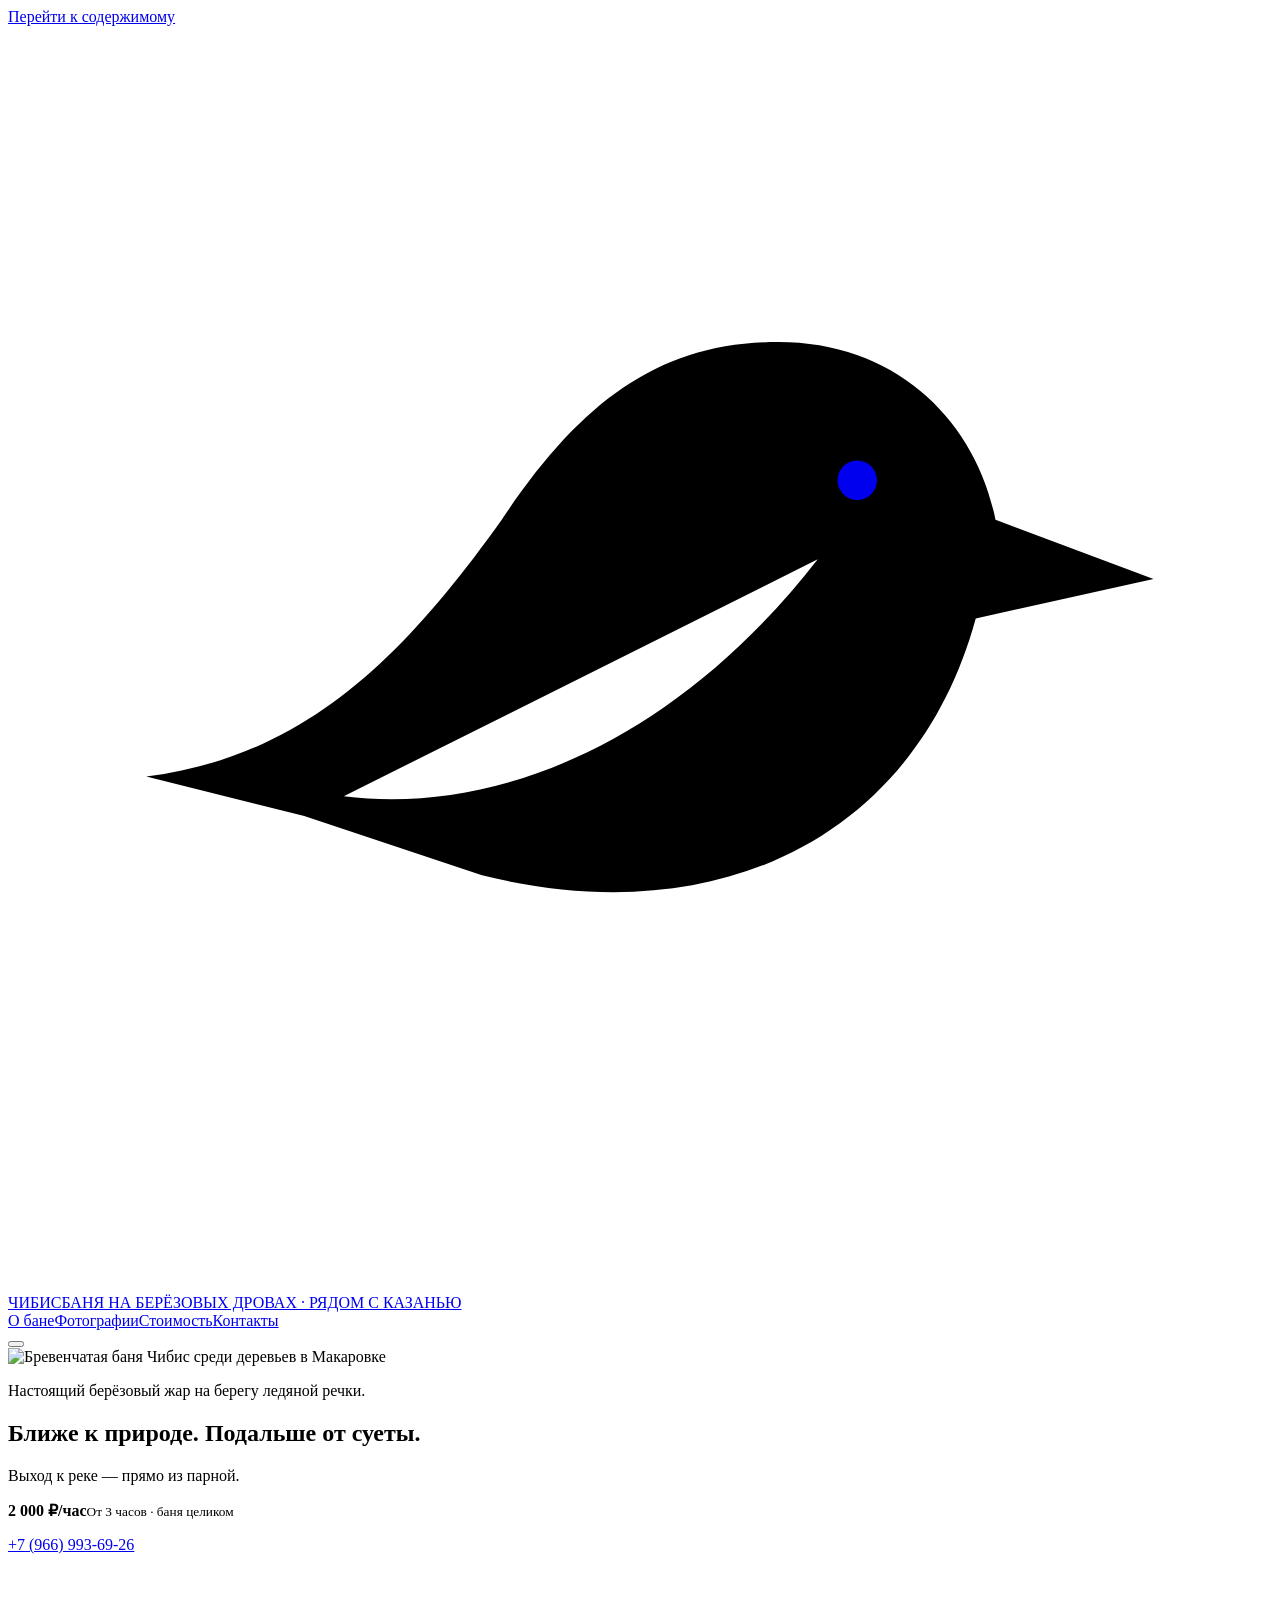
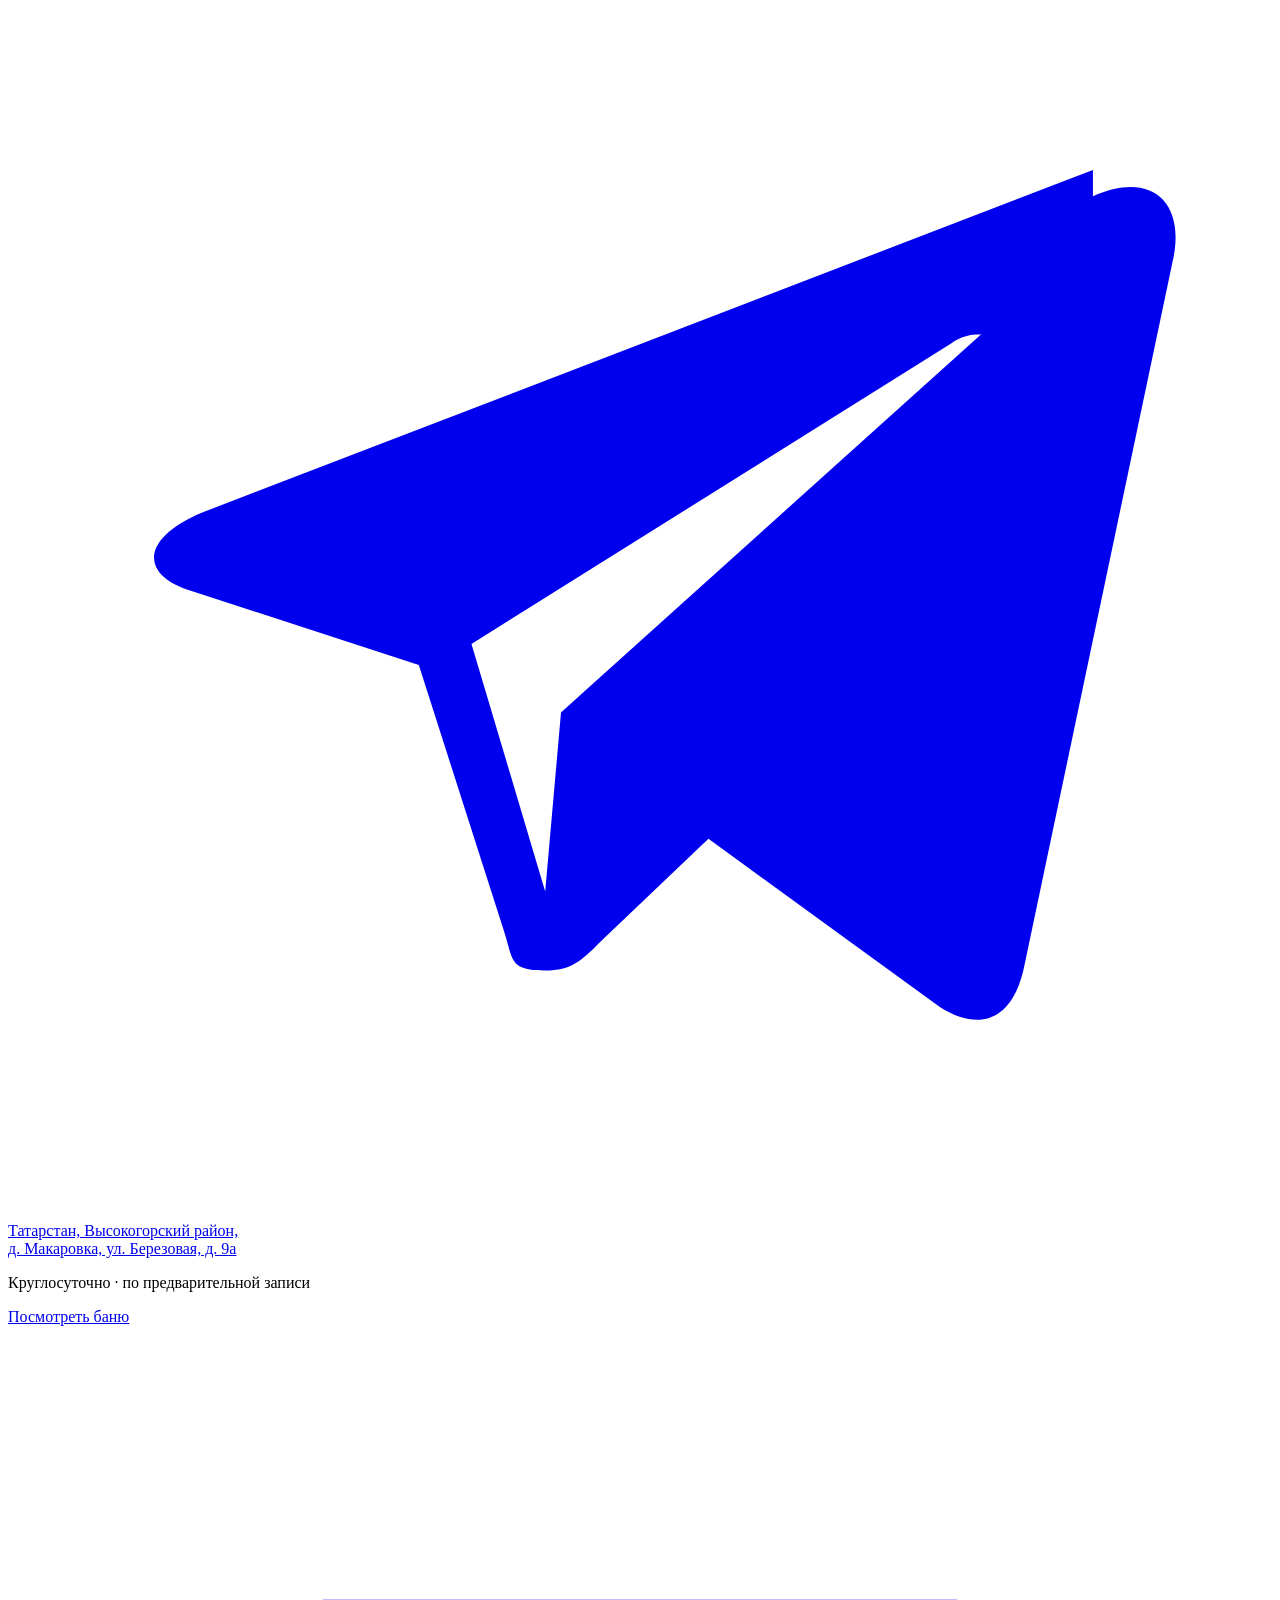
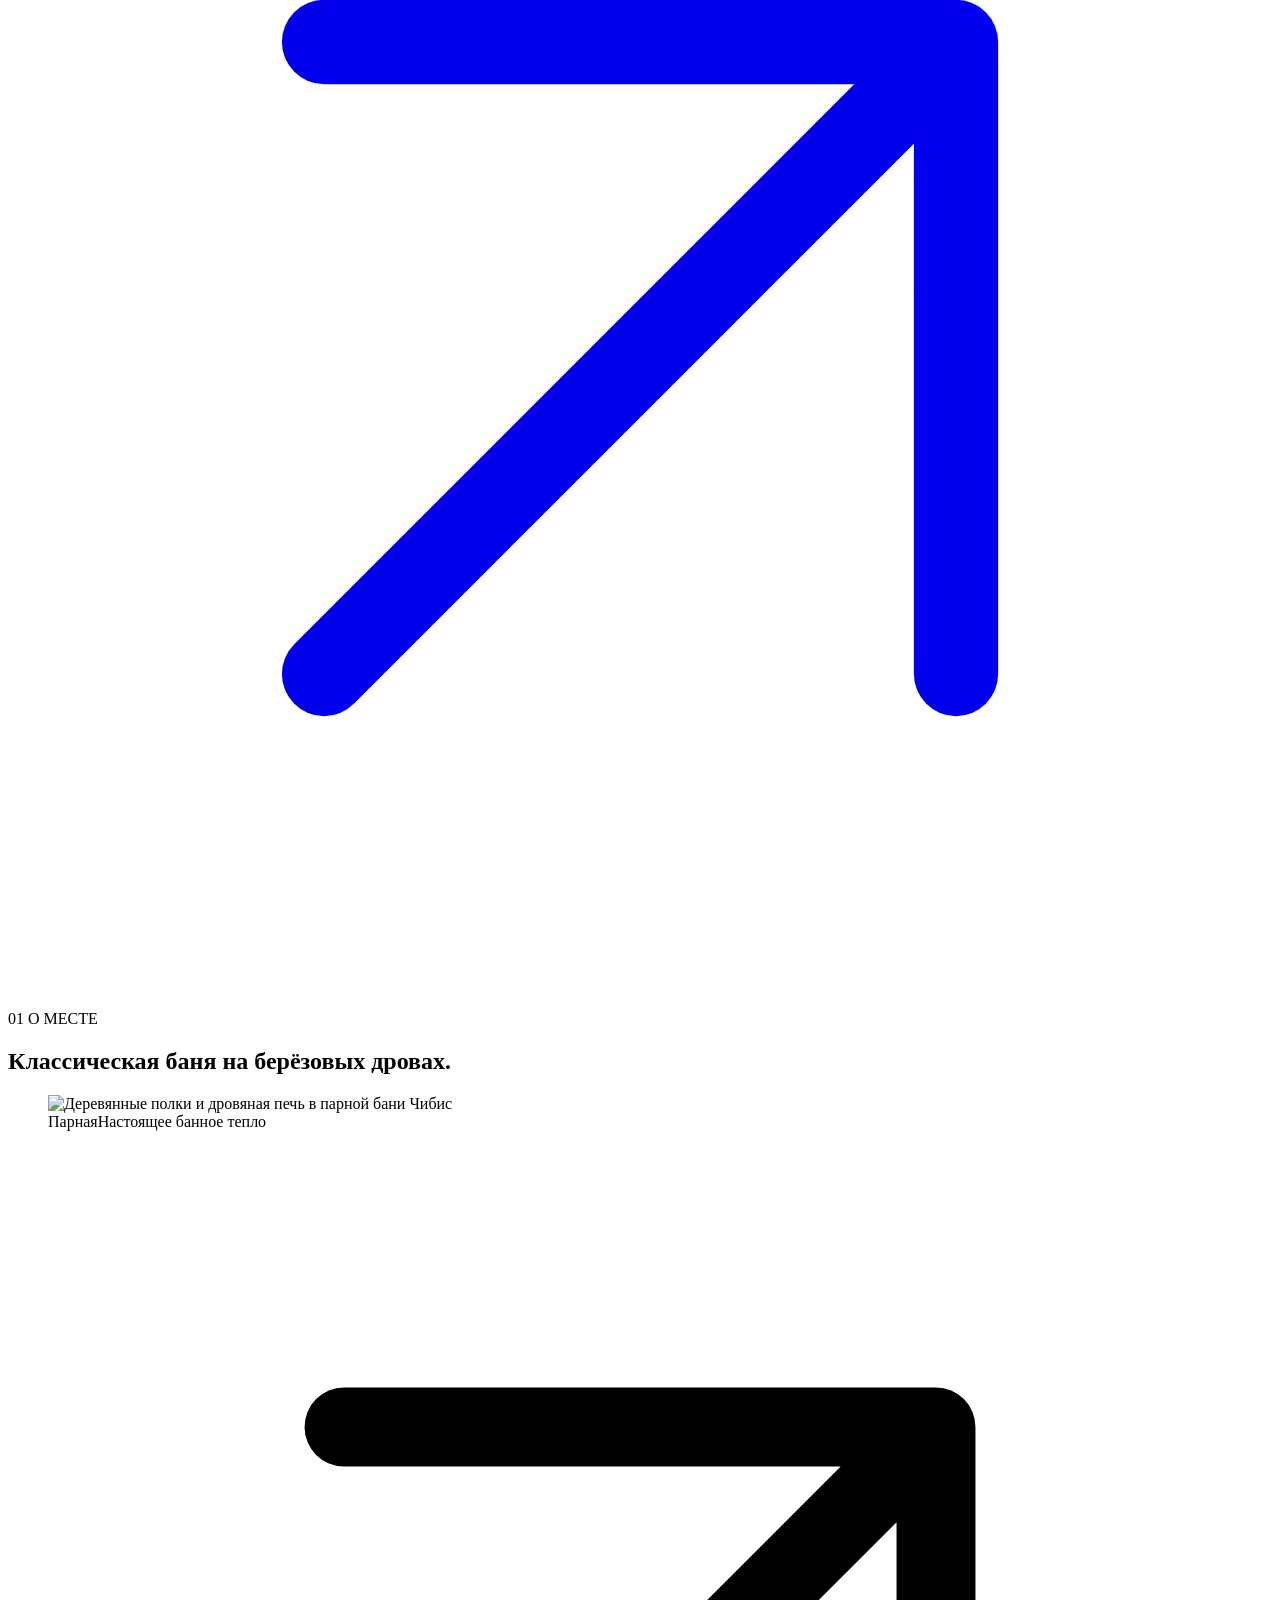
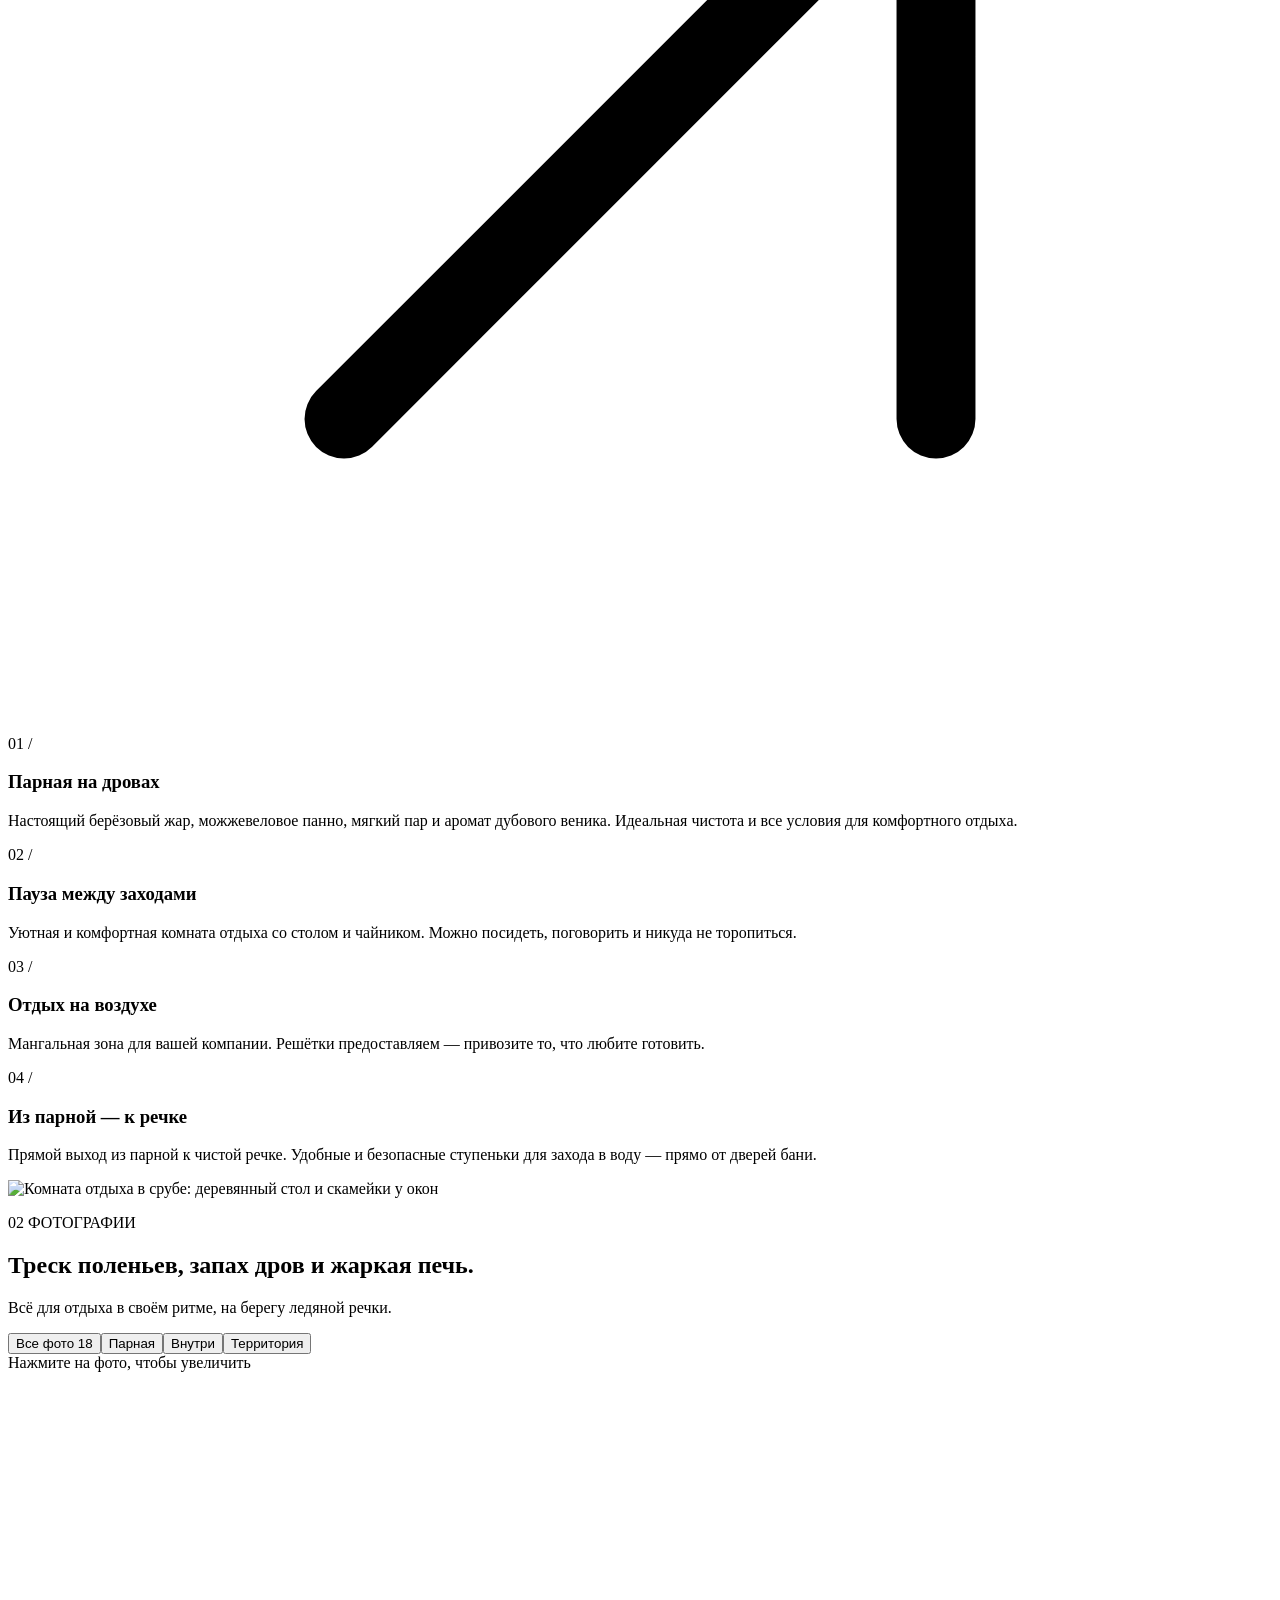
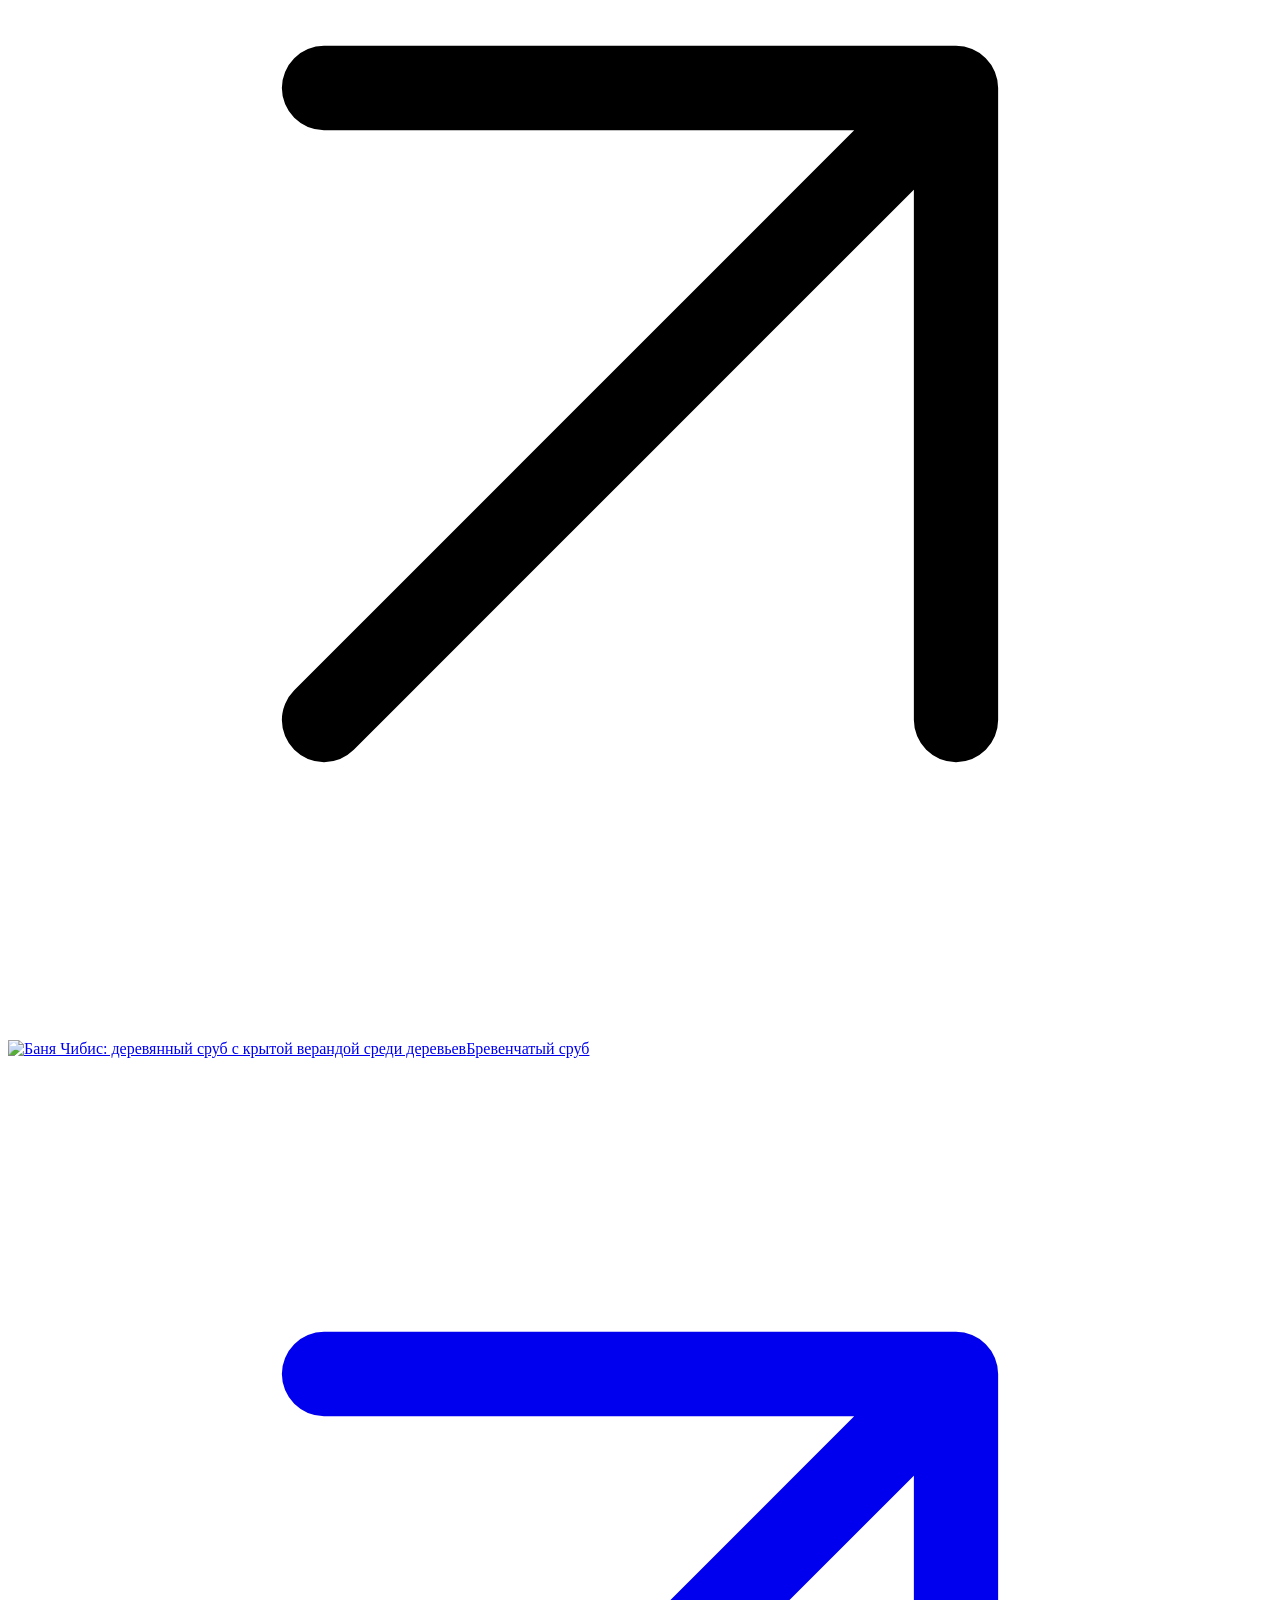
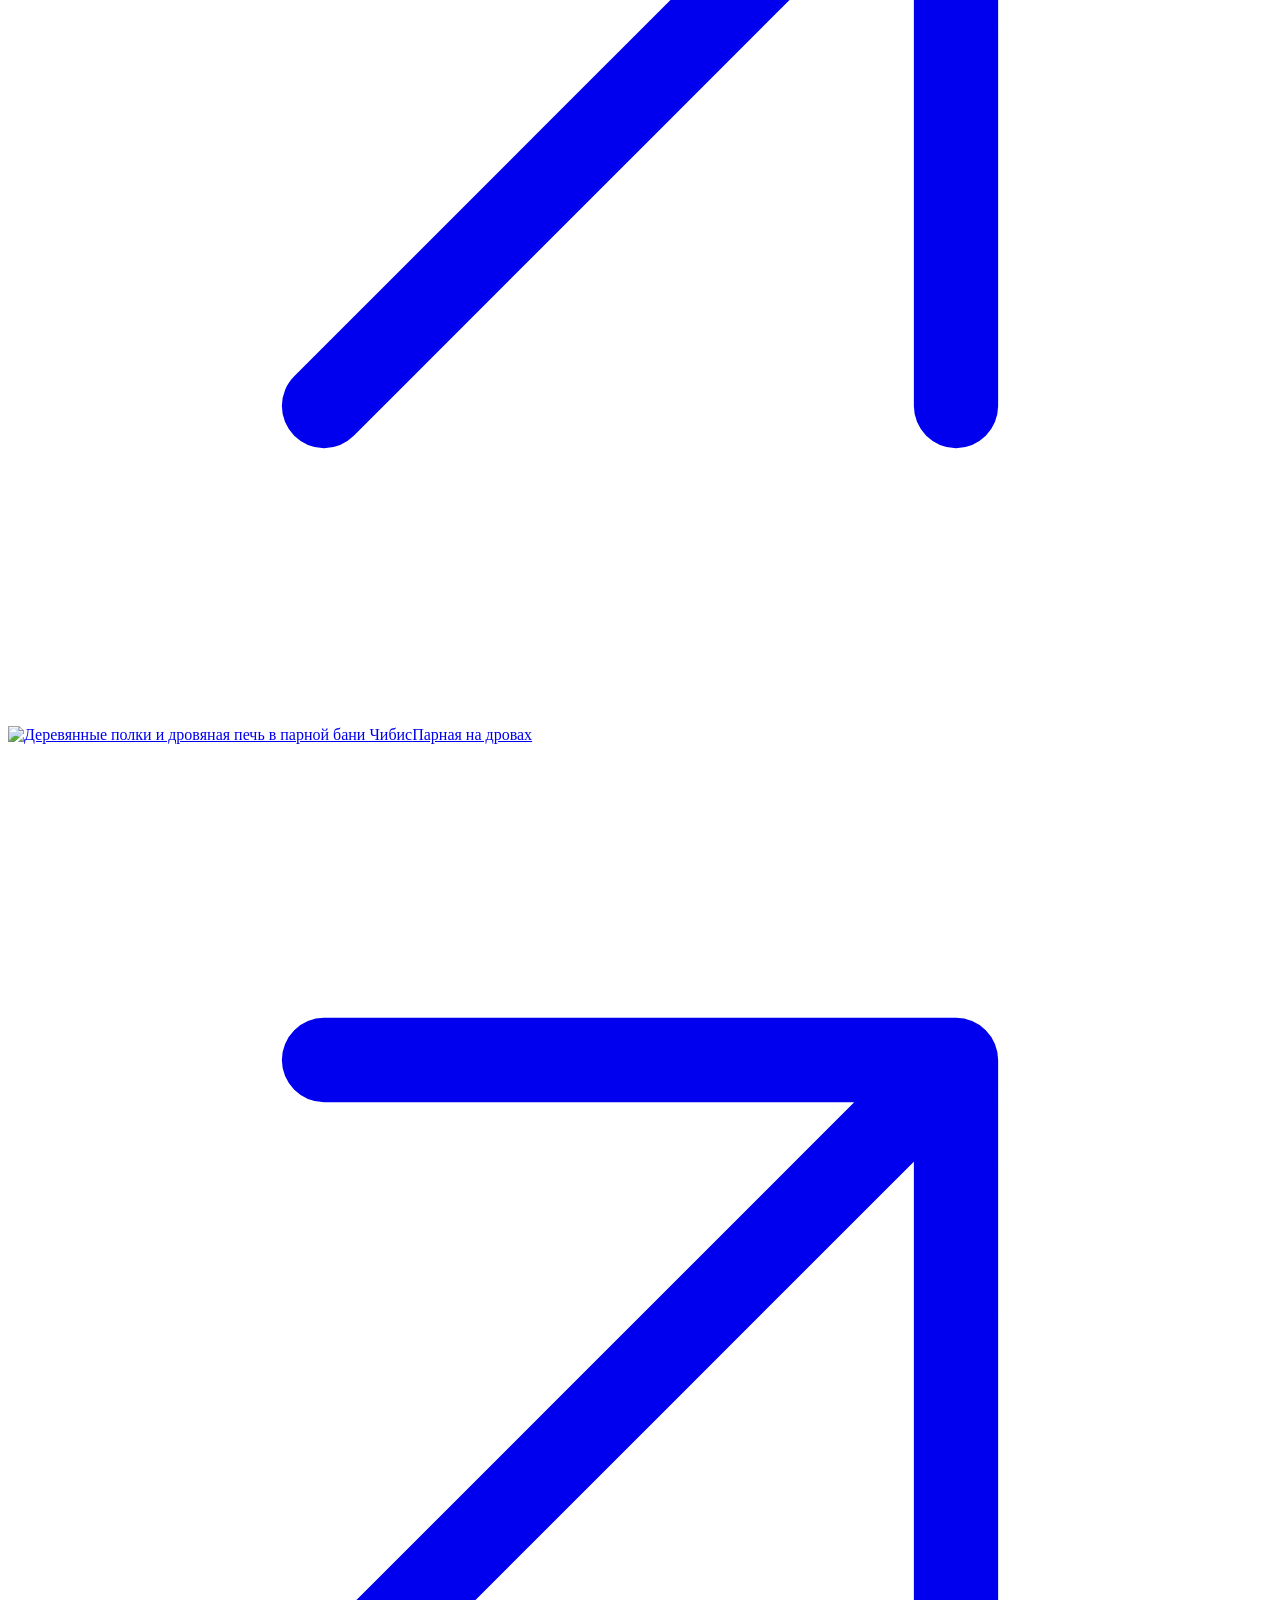
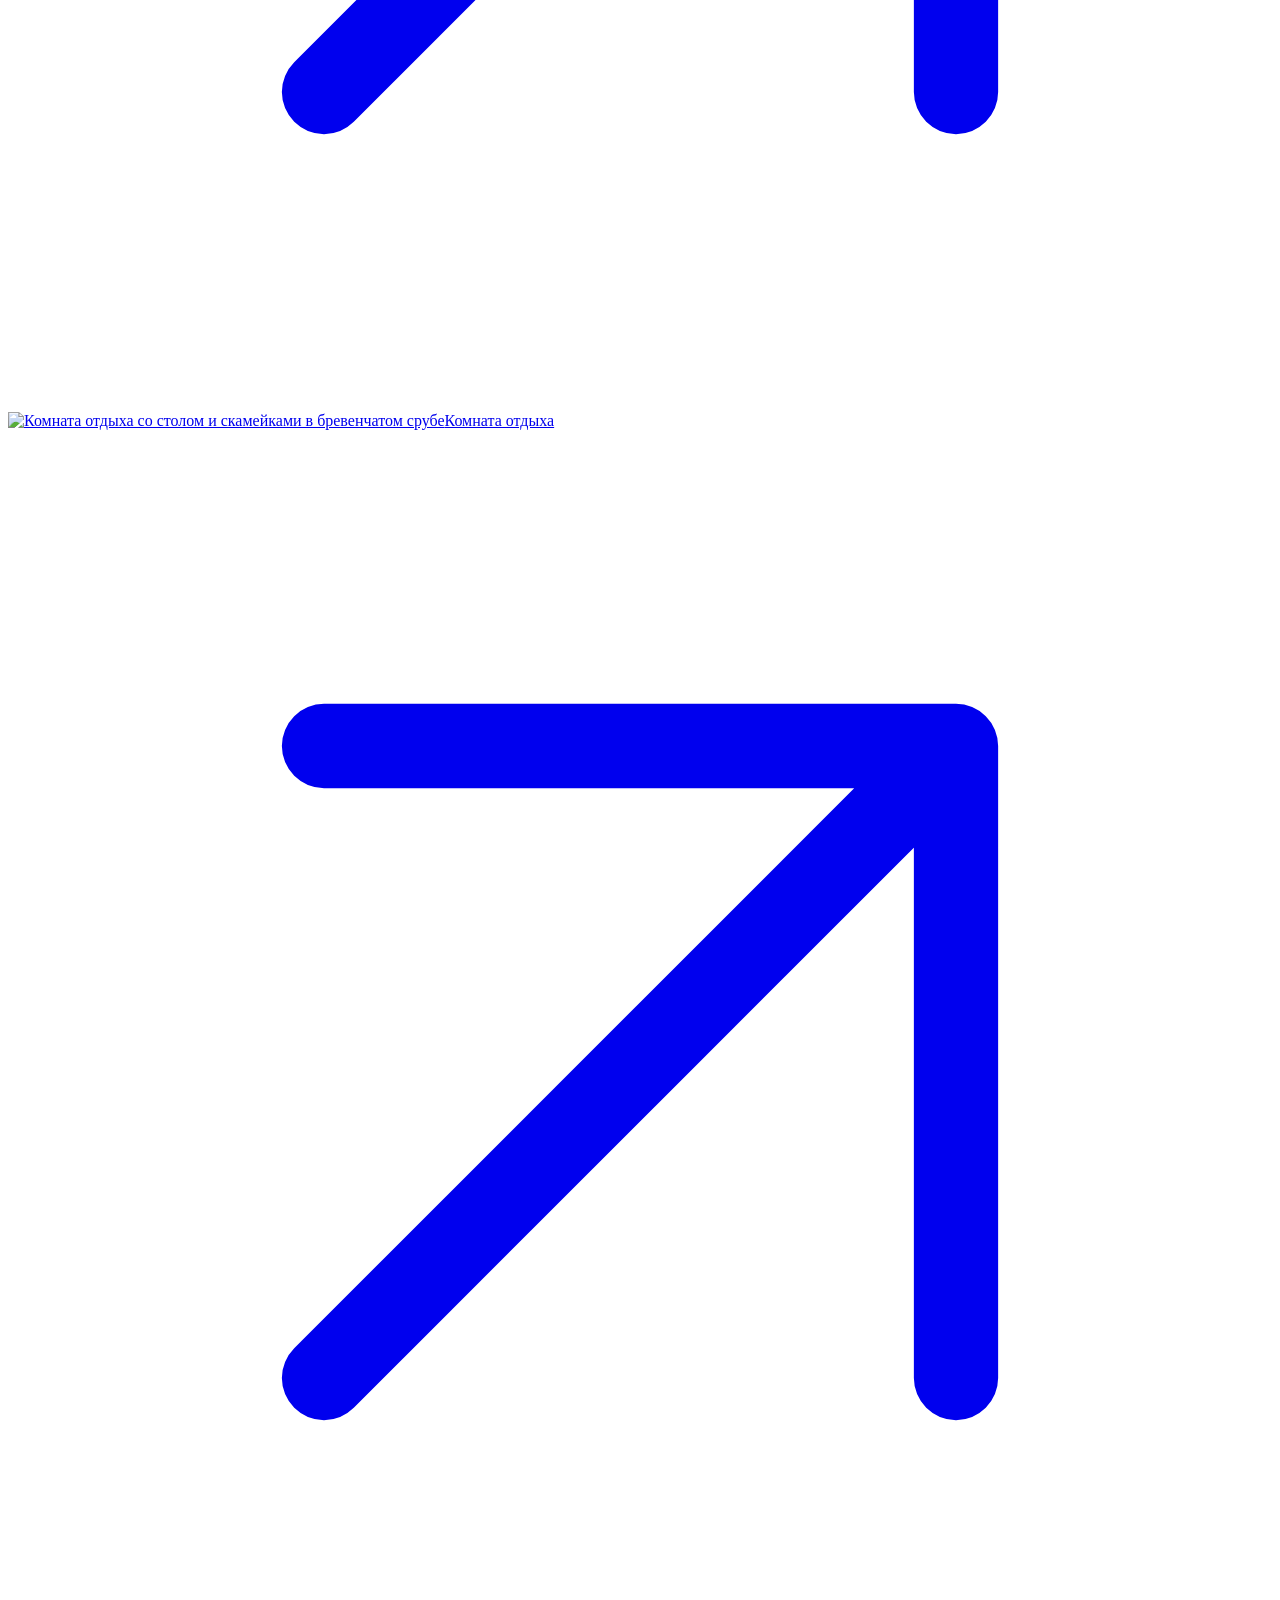
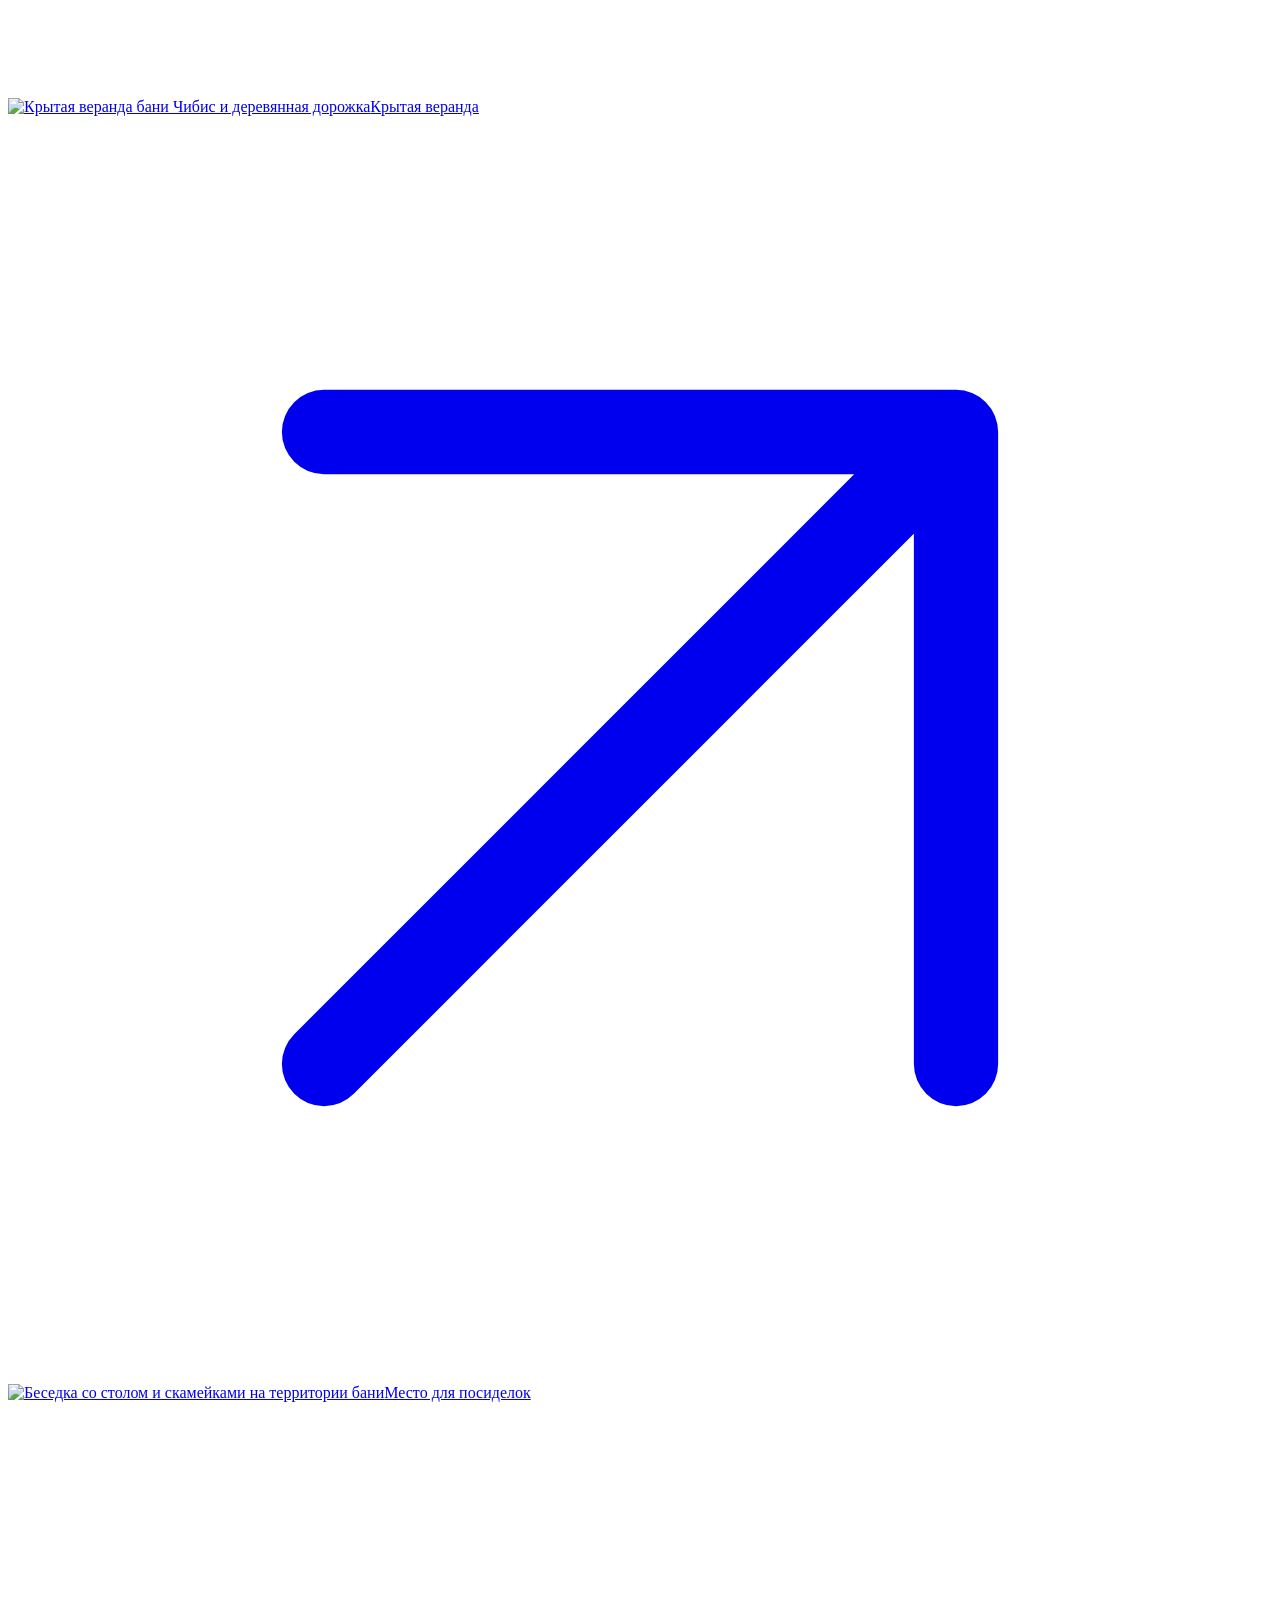
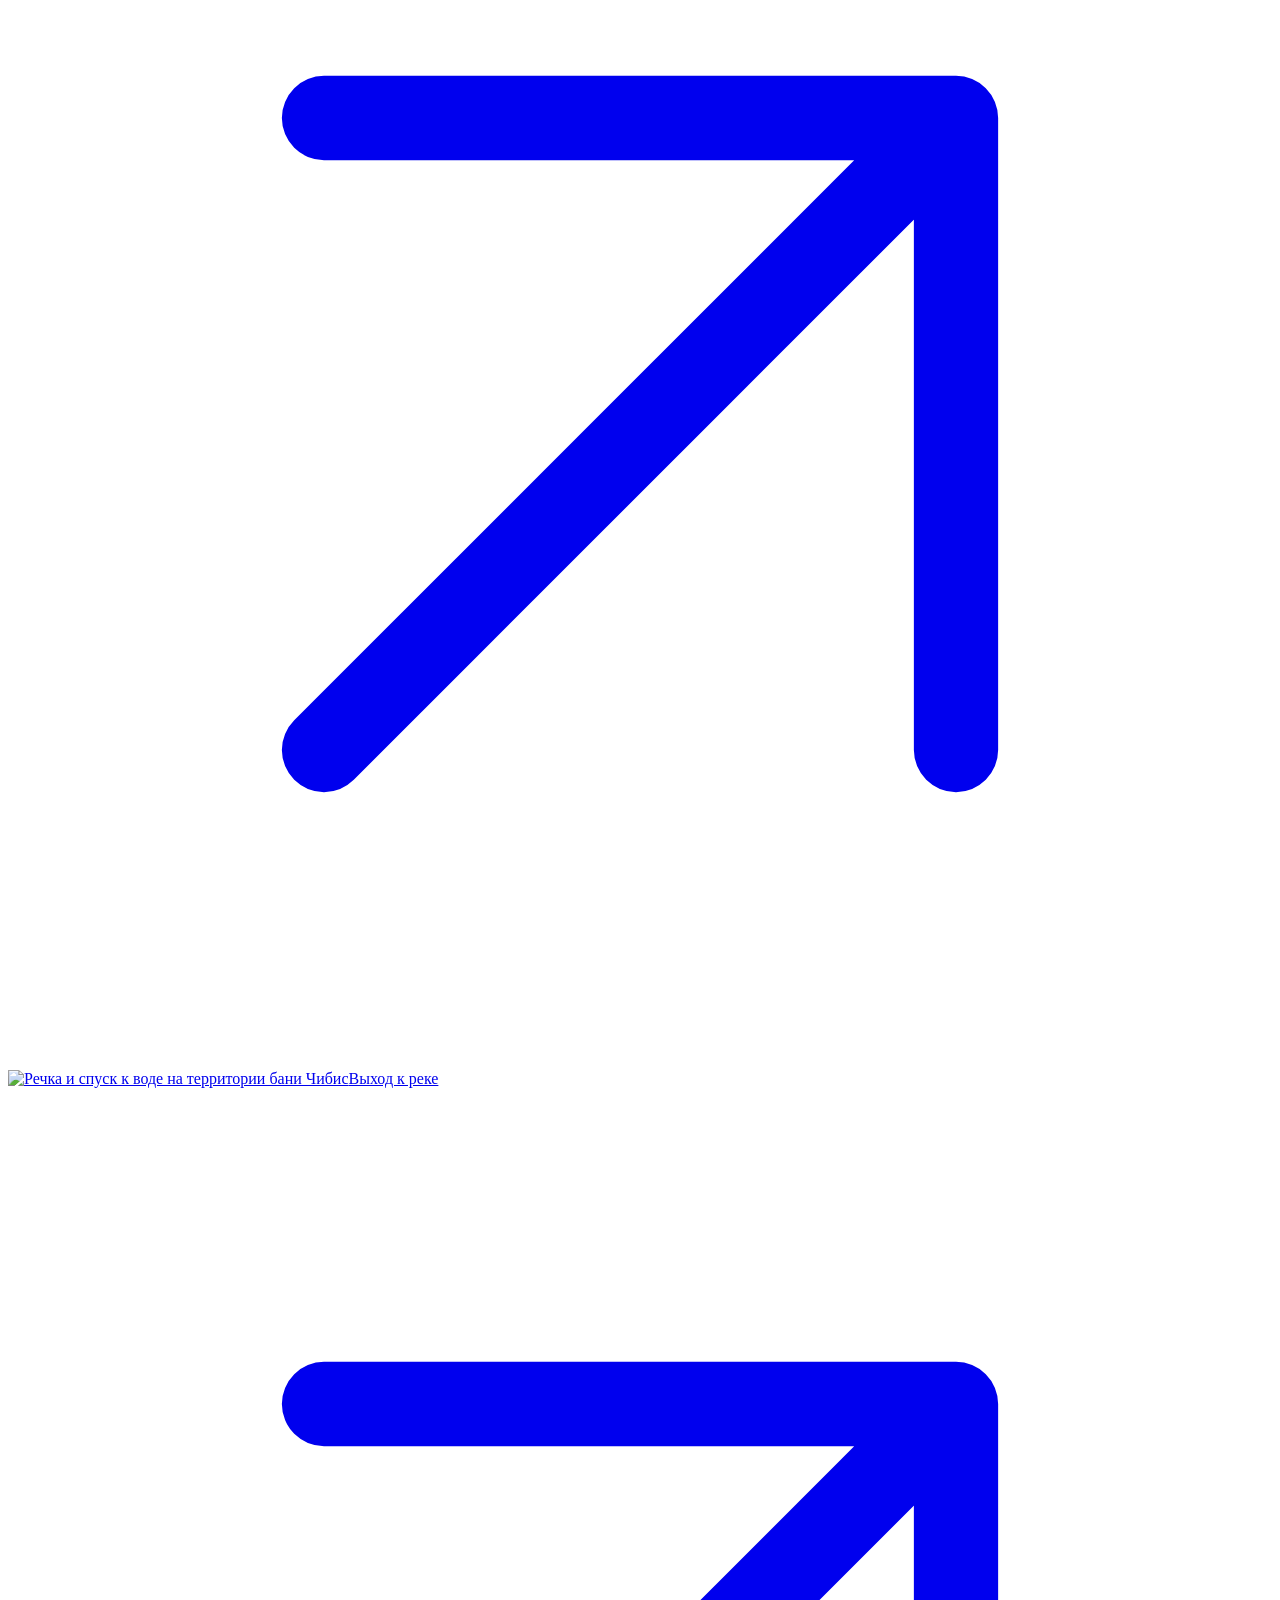
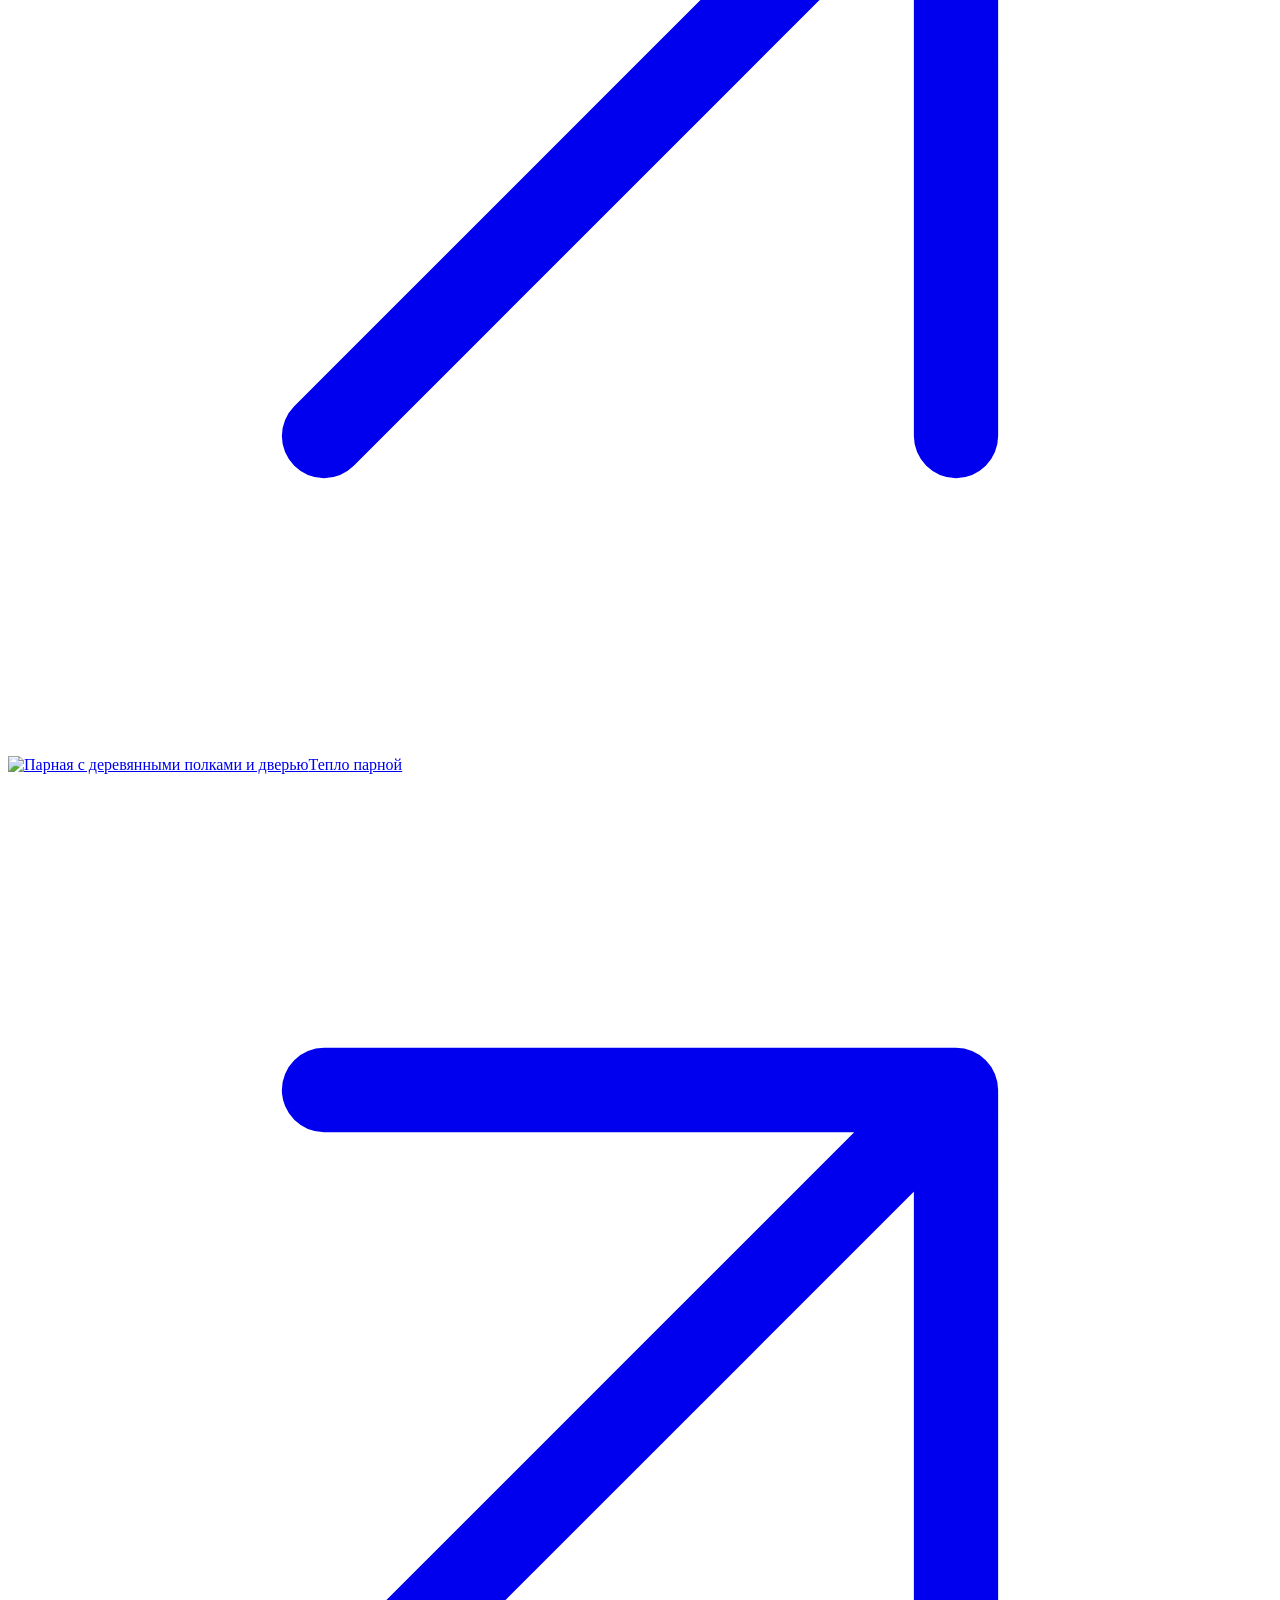
==== commit 017e0603: "Update index.html" ====
--- a/index.html
+++ b/index.html
@@ -30,7 +30,7 @@
       <span><span class="brand-name">ЧИБИС</span><span class="brand-caption">БАНЯ НА БЕРЁЗОВЫХ ДРОВАХ · РЯДОМ С КАЗАНЬЮ</span></span>
     </a>
     <nav class="nav" id="navigation" aria-label="Основная навигация">
-      <a href="#about">О бане</a><a href="#gallery">Фотографии</a><a href="#price">Стоимость</a><a href="#contacts">Как добраться</a>
+      <a href="#about">О бане</a><a href="#gallery">Фотографии</a><a href="#price">Стоимость</a><a href="#contacts">Контакты</a>
     </nav>
     <!-- HEADER-CONTACT-START --><!-- HEADER-CONTACT-END -->
     <button class="menu-toggle" type="button" aria-label="Открыть меню" aria-controls="navigation" aria-expanded="false"><span></span><span></span></button>
@@ -115,7 +115,7 @@
     </section>
   </main>
 
-  <footer class="footer wrap"><div class="footer-contact"><p>БАНЯ НА БЕРЕЗОВЫХ ДРОВАХ ЧИБИС</p><!-- FOOTER-CONTACT-START --><div class="phone-row footer-phone-row"><a class="footer-phone" href="tel:+79669936926">+7 (966) 993-69-26</a><a class="telegram-link" href="https://t.me/+79669936926" target="_blank" rel="noopener noreferrer" aria-label="Написать в Telegram на +7 (966) 993-69-26" title="Написать в Telegram"><svg viewBox="0 0 24 24" fill="currentColor" aria-hidden="true" focusable="false"><path d="M20.6 4.1 3.7 10.6c-1.2.5-1.2 1.2-.2 1.5l4.3 1.4 1.6 5c.2.6.1.8.8.8.5 0 .7-.2 1-.5l2.1-2 4.4 3.2c.8.5 1.4.2 1.6-.8l2.8-13.3c.3-1.2-.4-1.8-1.5-1.3Zm-2.1 3.1-8 7.2-.3 3.4-1.4-4.7 9.1-5.7c.4-.3.8-.1.6-.2Z"/></svg></a></div><!-- FOOTER-CONTACT-END --></div><a href="#main">Наверх <span aria-hidden="true"><svg class="icon icon-arrow" viewBox="0 0 24 24" fill="none" stroke="currentColor" stroke-width="1.6" stroke-linecap="round" stroke-linejoin="round" aria-hidden="true" focusable="false"><path d="M12 20V4M5 11l7-7 7 7"/></svg></span></a></footer>
+  <footer class="footer wrap"><div class="footer-contact"><p>БАНЯ НА БЕРЕЗОВЫХ ДРОВАХ ЧИБИС</p><!-- FOOTER-CONTACT-START --><div class="phone-row footer-phone-row"><a class="footer-phone" href="tel:+79669936926">+7 (966) 993-69-26</a><a class="telegram-link" href="https://t.me/+79669936926" target="_blank" rel="noopener noreferrer" aria-label="Написать в Telegram на +7 (966) 993-69-26" title="Написать в Telegram"><svg viewBox="0 0 24 24" fill="currentColor" aria-hidden="true" focusable="false"><path d="M20.6 4.1 3.7 10.6c-1.2.5-1.2 1.2-.2 1.5l4.3 1.4 1.6 5c.2.6.1.8.8.8.5 0 .7-.2 1-.5l2.1-2 4.4 3.2c.8.5 1.4.2 1.6-.8l2.8-13.3c.3-1.2-.4-1.8-1.5-1.3Zm-2.1 3.1-8 7.2-.3 3.4-1.4-4.7 9.1-5.7c.4-.3.8-.1.6-.2Z"/></svg></a></div><!-- FOOTER-CONTACT-END --></div><a class="back-to-top" href="#main">Наверх <span aria-hidden="true"><svg class="icon icon-arrow" viewBox="0 0 24 24" fill="none" stroke="currentColor" stroke-width="1.6" stroke-linecap="round" stroke-linejoin="round" aria-hidden="true" focusable="false"><path d="M12 20V4M5 11l7-7 7 7"/></svg></span></a></footer>
 
   <dialog class="lightbox" id="lightbox" aria-label="Просмотр фотографий бани" aria-modal="true"><div class="lightbox-top"><span id="lightbox-count" aria-live="polite"></span><button class="lightbox-close" type="button" aria-label="Закрыть просмотр">✕</button></div><button class="lightbox-prev" type="button" aria-label="Предыдущая фотография"><svg class="icon icon-arrow" viewBox="0 0 24 24" fill="none" stroke="currentColor" stroke-width="1.6" stroke-linecap="round" stroke-linejoin="round" aria-hidden="true" focusable="false"><path d="M20 12H4m7-7-7 7 7 7"/></svg></button><figure><img id="lightbox-image" alt=""><figcaption id="lightbox-caption"></figcaption></figure><button class="lightbox-next" type="button" aria-label="Следующая фотография"><svg class="icon icon-arrow" viewBox="0 0 24 24" fill="none" stroke="currentColor" stroke-width="1.6" stroke-linecap="round" stroke-linejoin="round" aria-hidden="true" focusable="false"><path d="M4 12h16m-7-7 7 7-7 7"/></svg></button><p class="lightbox-help">← → для переключения · Esc, чтобы закрыть</p></dialog>
 </body>
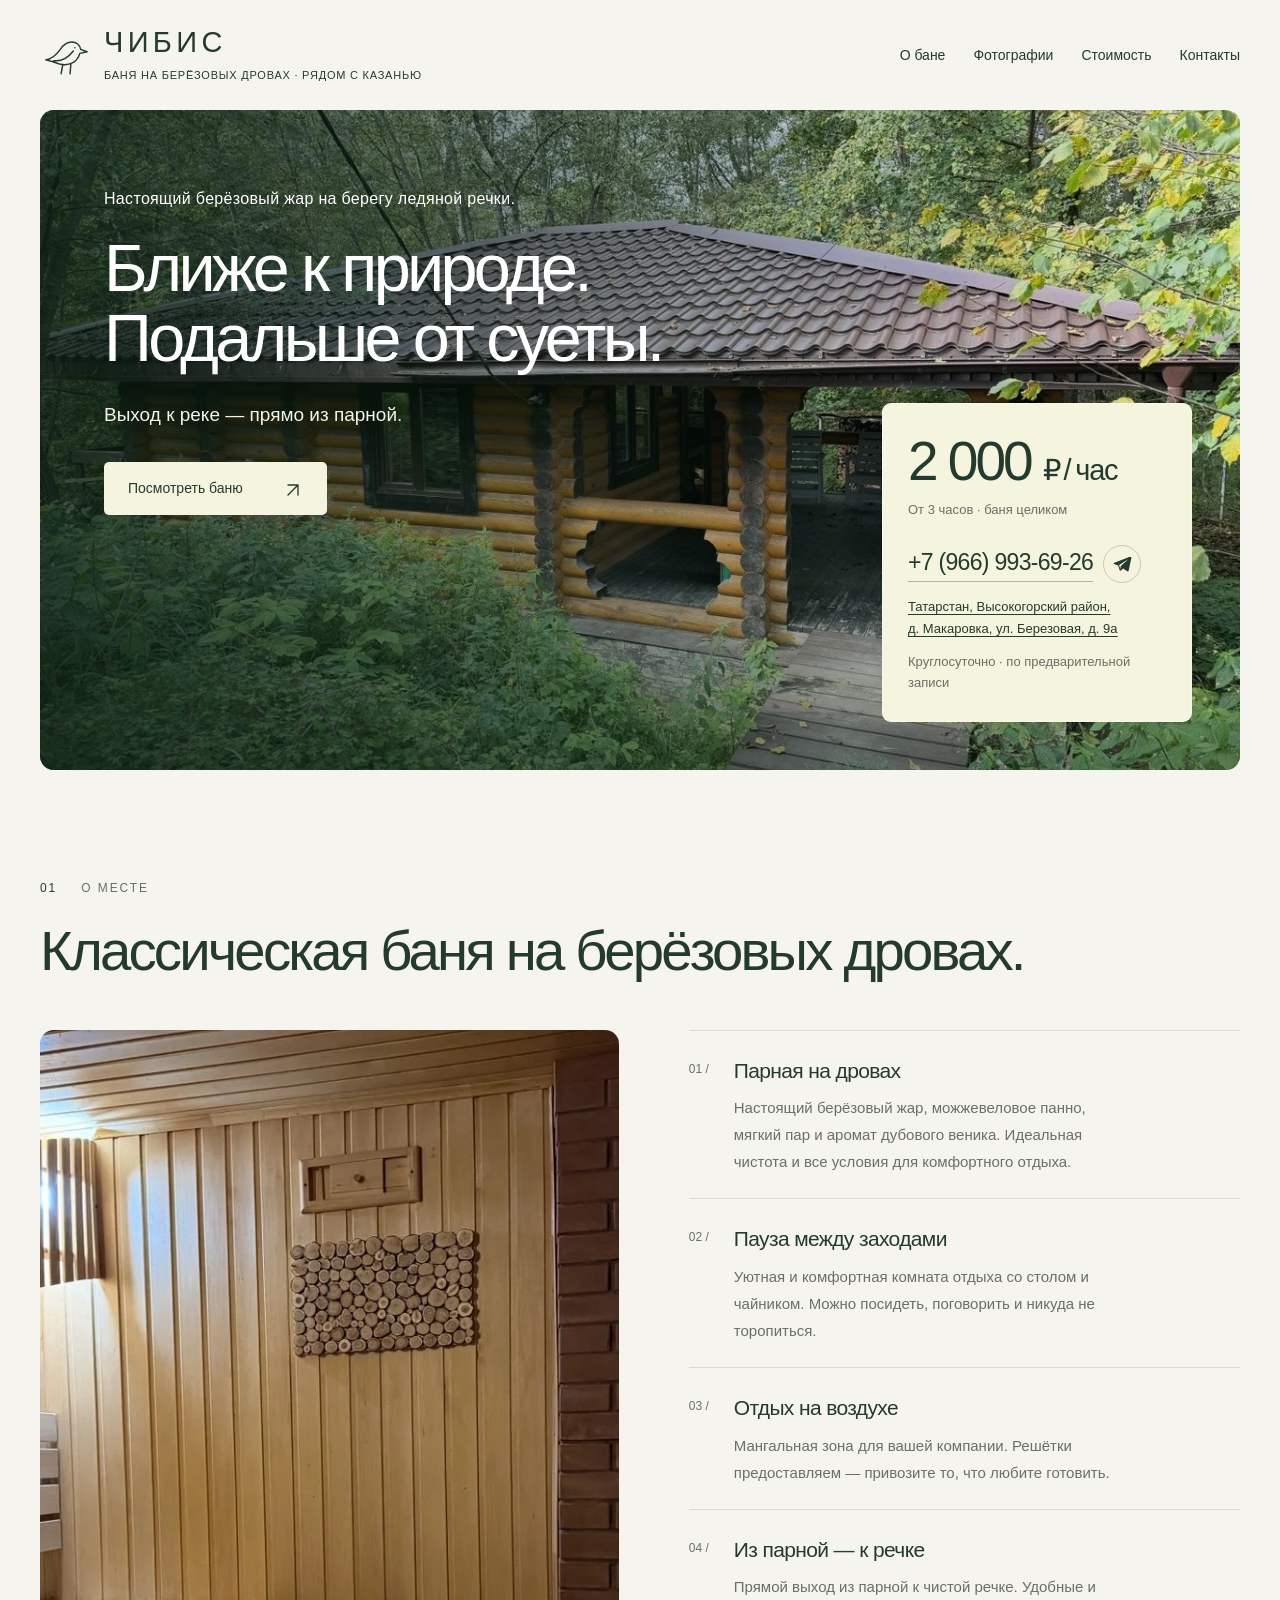
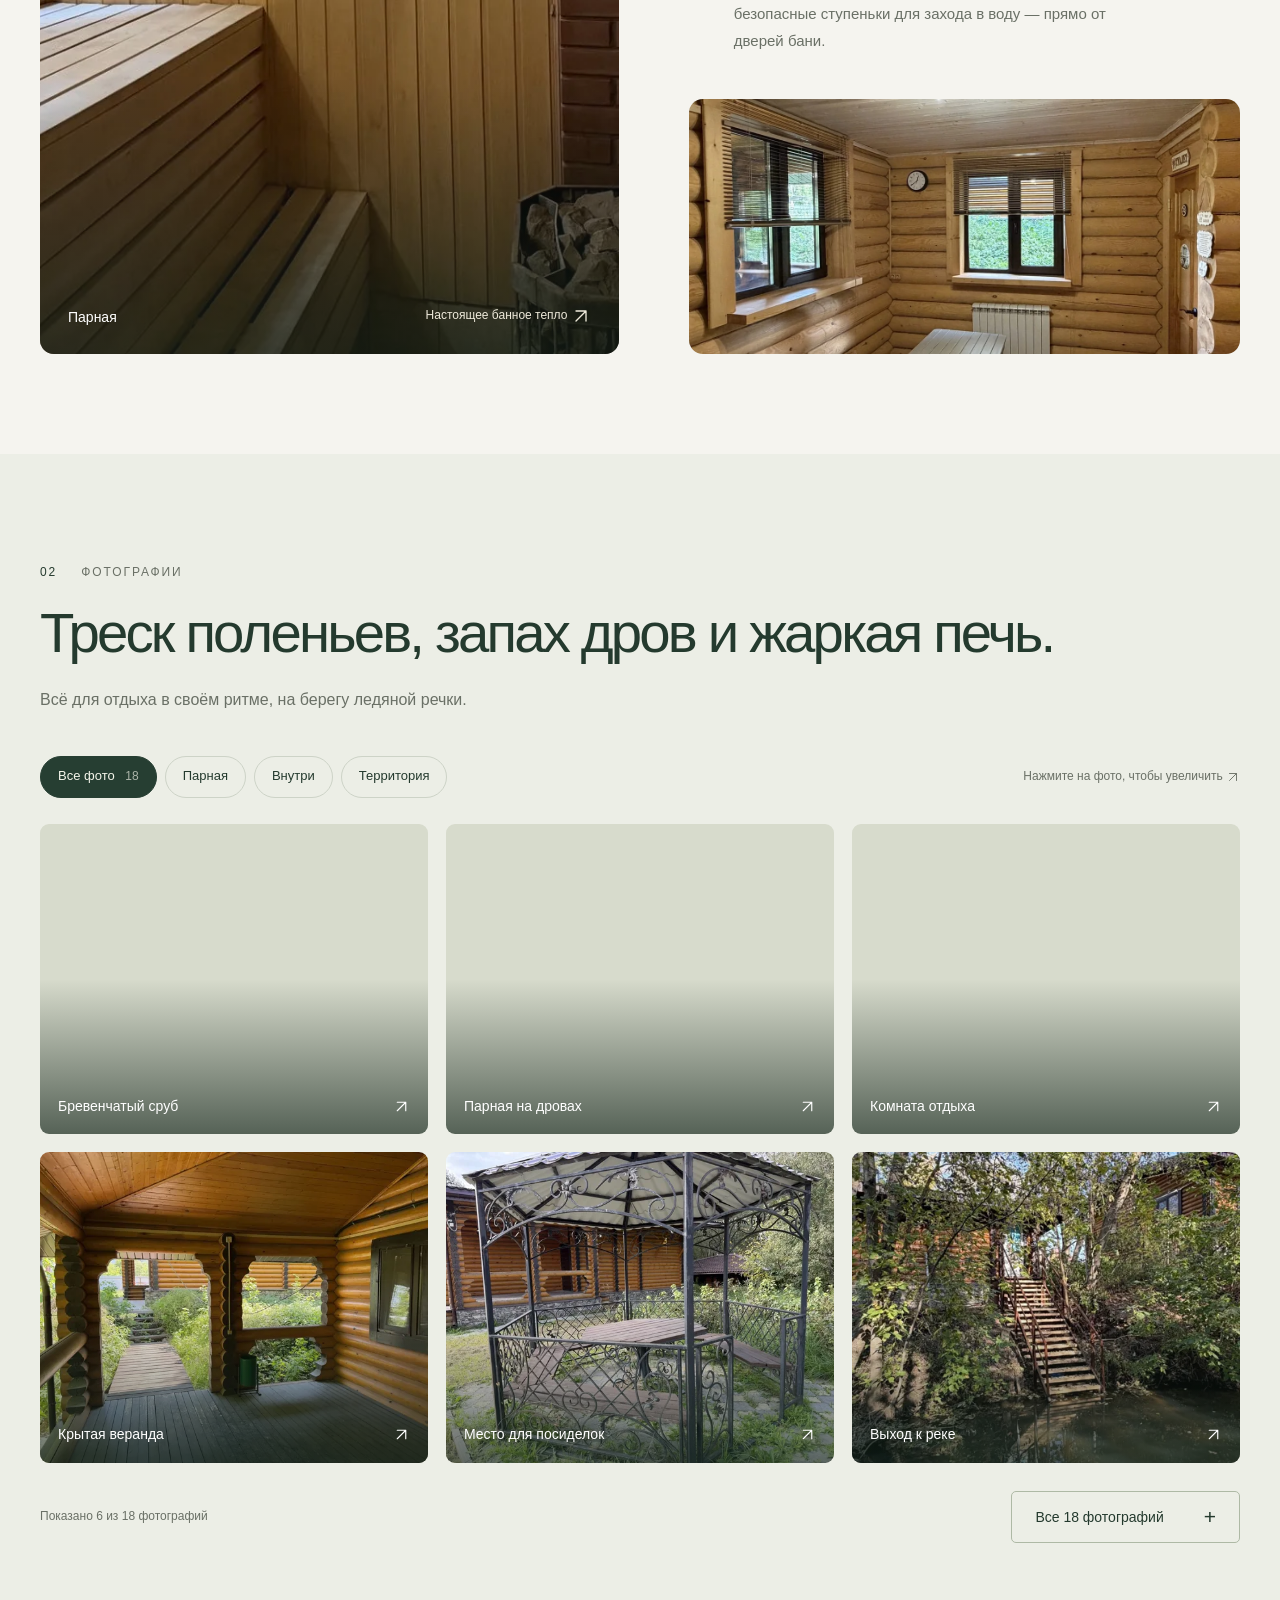
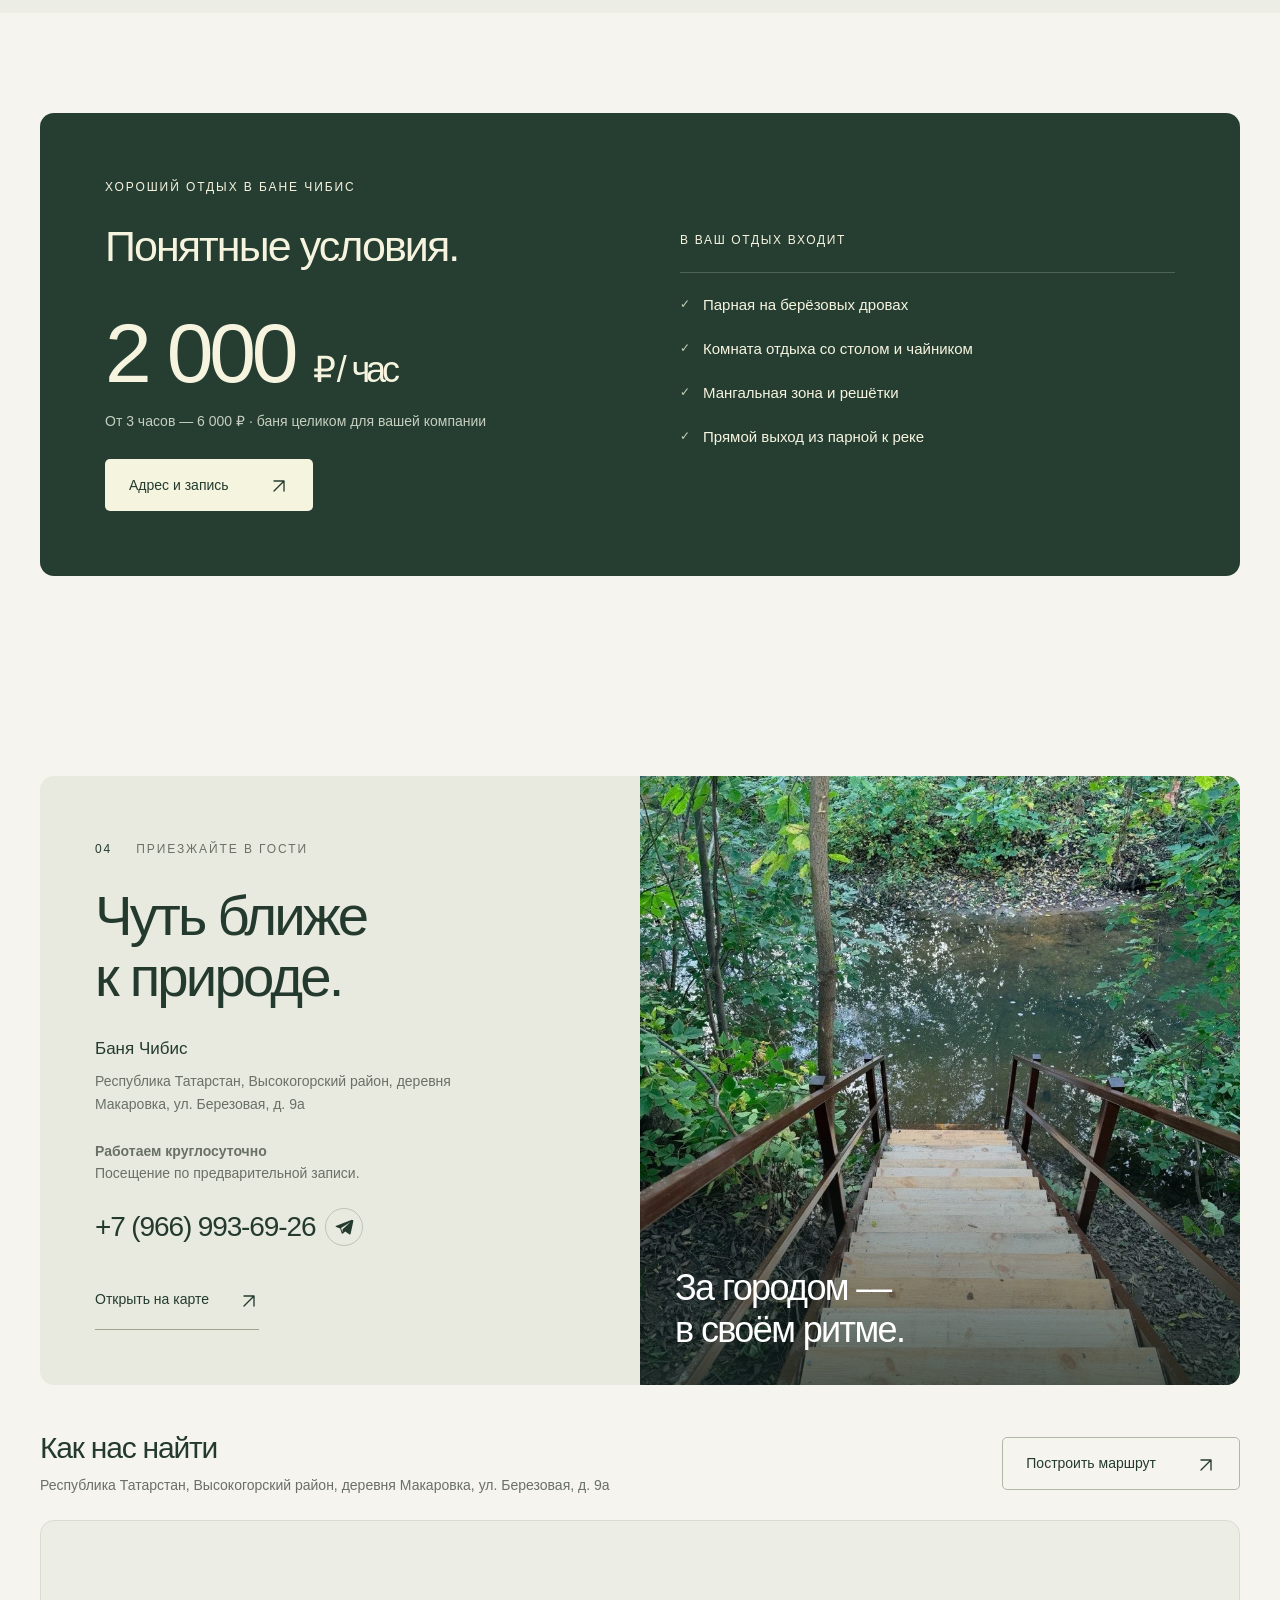
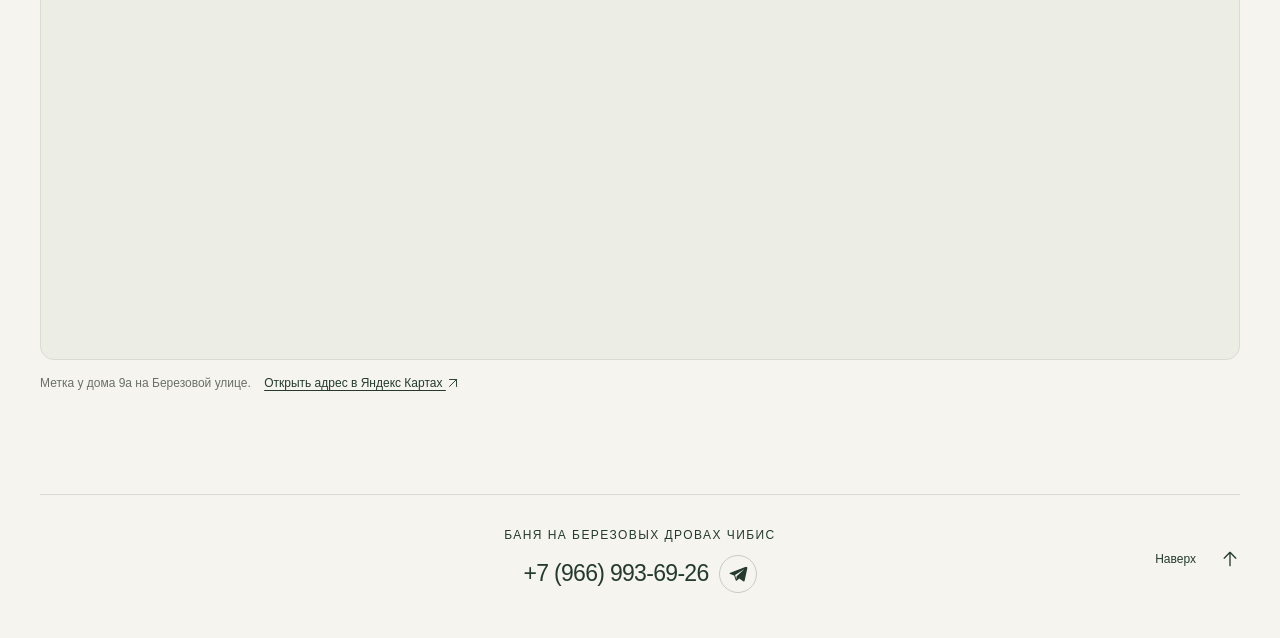
==== commit a8690945: "Integrate Yandex.Metrika tracking script Added Yandex.Metrika counter for tracking." ====
--- a/index.html
+++ b/index.html
@@ -1,6 +1,19 @@
 <!doctype html>
 <html lang="ru" class="no-js">
 <head>
+  <!-- Yandex.Metrika counter -->
+<script type="text/javascript">
+    (function(m,e,t,r,i,k,a){
+        m[i]=m[i]||function(){(m[i].a=m[i].a||[]).push(arguments)};
+        m[i].l=1*new Date();
+        for (var j = 0; j < document.scripts.length; j++) {if (document.scripts[j].src === r) { return; }}
+        k=e.createElement(t),a=e.getElementsByTagName(t)[0],k.async=1,k.src=r,a.parentNode.insertBefore(k,a)
+    })(window, document,'script','https://mc.yandex.ru/metrika/tag.js?id=113839866', 'ym');
+
+    ym(113839866, 'init', {ssr:true, webvisor:true, clickmap:true, ecommerce:"dataLayer", referrer: document.referrer, url: location.href, accurateTrackBounce:true, trackLinks:true});
+</script>
+<noscript><div><img src="https://mc.yandex.ru/watch/113839866" style="position:absolute; left:-9999px;" alt="" /></div></noscript>
+<!-- /Yandex.Metrika counter -->
   <meta charset="utf-8">
   <meta name="viewport" content="width=device-width, initial-scale=1">
   <title>Баня Чибис в Макаровке — баня на дровах рядом с Казанью</title>
--- a/assets/style.css
+++ b/assets/style.css
@@ -0,0 +1,158 @@
+:root{--paper:#f5f4ef;--ink:#243a2e;--muted:#6a7066;--line:#d9dcd2;--green:#263e32;--soft:#eceee6;--cream:#f5f4df;--radius:14px;color-scheme:light}*{box-sizing:border-box}html{scroll-behavior:smooth;scroll-padding-top:30px}body{margin:0;background:var(--paper);color:var(--ink);font:16px/1.6 Arial,Helvetica,sans-serif;-webkit-font-smoothing:antialiased}body.modal-open{overflow:hidden}a{color:inherit;text-decoration:none}button{font:inherit;color:inherit;cursor:pointer}button,a{-webkit-tap-highlight-color:transparent}button{touch-action:manipulation}img{max-width:100%;display:block;object-fit:cover}p,h1,h2,h3,figure{margin:0}button:focus-visible,a:focus-visible,summary:focus-visible{outline:3px solid #b68e47;outline-offset:5px}::selection{background:#d0d9c7}.wrap{width:min(1320px,calc(100% - 80px));margin-inline:auto}.sr-only{position:absolute;width:1px;height:1px;padding:0;margin:-1px;overflow:hidden;clip:rect(0,0,0,0);white-space:nowrap;border:0}.skip-link{position:fixed;top:8px;left:8px;transform:translateY(-160%);z-index:100;background:var(--cream);padding:12px 20px}.skip-link:focus{transform:none}.header{height:110px;display:flex;align-items:center;gap:40px}.brand{display:flex;align-items:center;gap:12px;flex-shrink:0}.brand-bird{width:52px;height:58px;fill:none;stroke:var(--ink);stroke-width:1.7;stroke-linecap:round;stroke-linejoin:round}.brand-name{display:block;font-size:29px;letter-spacing:.15em;line-height:1.15;font-weight:500}.brand-caption{display:block;font-size:8px;letter-spacing:.19em;margin-top:7px}.nav{display:flex;gap:28px;margin-left:auto;font-size:13px}.nav a{padding-block:12px}.nav a:hover{color:#7b5e3b}.header-action{display:flex;align-items:center;gap:30px;border-bottom:1px solid var(--ink);padding:12px 0;font-size:13px;margin-left:20px}.header-action span{font-size:20px}.menu-toggle{display:none}.hero-frame{position:relative;isolation:isolate;min-height:640px;border-radius:var(--radius);overflow:hidden;color:#fff}.hero-image,.hero-shade{position:absolute;inset:0;width:100%;height:100%;z-index:-2}.hero-image{object-position:50% 52%}.hero-shade{z-index:-1;background:linear-gradient(90deg,rgba(11,30,18,.77),rgba(11,30,18,.22) 67%,rgba(11,30,18,.05)),linear-gradient(0deg,rgba(11,30,18,.35),transparent 40%)}.location-pill{position:absolute;top:30px;right:30px;display:flex;align-items:center;gap:10px;border:1px solid #ffffff65;background:#23362644;backdrop-filter:blur(8px);border-radius:30px;padding:8px 16px;font-size:12px}.status-dot{width:6px;height:6px;background:#e3edbc;border-radius:50%}.hero-content{padding:76px 64px 80px;max-width:720px}.eyebrow{font-size:10px;letter-spacing:.16em;line-height:1.5;font-weight:500}.hero h1{font-weight:400;font-size:clamp(72px,7.7vw,112px);letter-spacing:-.065em;line-height:.97;margin:30px 0 26px}.hero-description{font-size:15px;color:#f4f4e7;line-height:1.65}.button{min-height:52px;display:inline-flex;align-items:center;justify-content:space-between;gap:40px;padding:14px 23px;border-radius:5px;font-size:13px;font-weight:500;border:1px solid transparent;transition:background .2s,transform .2s}.button:hover{transform:translateY(-2px)}.button span{font-size:21px;line-height:1}.button-cream{background:var(--cream);color:var(--ink)}.button-cream:hover{background:#fffdeb}.hero .button{margin-top:32px}.hero-footnote{position:absolute;right:40px;bottom:39px;display:flex;align-items:center;gap:30px;font-size:11px;line-height:1.65}.circle-arrow{width:43px;height:43px;display:grid;place-items:center;border:1px solid #ffffff80;border-radius:50%;font-size:20px}.facts{display:grid;grid-template-columns:repeat(4,1fr);padding:33px 0;border-bottom:1px solid var(--line)}.facts>div{padding-inline:30px;border-left:1px solid var(--line)}.facts>div:first-child{padding-left:0;border:0}.facts strong{display:block;font-size:22px;font-weight:400;letter-spacing:-.04em;line-height:1.4}.facts span{display:block;font-size:11px;color:var(--muted);margin-top:5px}.section{padding-block:100px}.section-heading{display:grid;grid-template-columns:1fr 2.18fr;gap:40px;margin-bottom:48px}.section-label{display:flex;gap:24px;padding-top:9px;color:var(--muted)}.section-label>span{color:var(--ink)}h2{font-size:clamp(36px,4.4vw,60px);font-weight:400;letter-spacing:-.05em;line-height:1.08}.muted{color:#828b7c}.heading-description{max-width:580px;font-size:14px;color:var(--muted);margin-top:25px;line-height:1.8}.about-grid{display:grid;grid-template-columns:1.05fr 1fr;gap:70px}.steam-photo{position:relative;min-height:660px;border-radius:var(--radius);overflow:hidden}.steam-photo>img{height:100%;width:100%;object-position:50% 50%}.steam-photo:after{content:"";position:absolute;inset:70% 0 0;background:linear-gradient(transparent,#152219a8)}.steam-photo figcaption{position:absolute;bottom:26px;left:28px;right:28px;z-index:1;color:#fff;display:flex;justify-content:space-between;gap:16px;font-size:12px}.steam-photo figcaption span:last-child{font-size:10px;color:#efeadb}.about-details{display:flex;flex-direction:column}.feature{display:flex;gap:25px;padding:23px 0;border-top:1px solid var(--line)}.feature-number{font-size:11px;color:var(--muted);padding-top:6px}.feature h3{font-size:21px;letter-spacing:-.03em;font-weight:400}.feature p{font-size:13px;color:var(--muted);line-height:1.8;max-width:380px;margin-top:7px}.rest-photo{margin-top:22px;width:100%;height:255px;border-radius:var(--radius)}.gallery-section{background:var(--soft);padding-bottom:70px}.gallery-heading{display:flex;justify-content:space-between;align-items:end;gap:30px}.gallery-heading h2{margin-top:22px}.gallery-description{font-size:13px;line-height:1.8;color:var(--muted);padding-bottom:3px}.gallery-toolbar{margin:38px 0 26px;display:flex;align-items:center;justify-content:space-between;gap:18px}.filters{display:flex;gap:8px;flex-wrap:wrap}.filter{background:transparent;border:1px solid #cdd3c7;border-radius:30px;font-size:12px;padding:9px 17px;min-height:42px}.filter span{font-size:10px;margin-left:7px;opacity:.65}.filter.active{background:var(--green);color:#f4f5ea;border-color:var(--green)}.filter:hover:not(.active){background:#dfe4d7}.gallery-hint{font-size:10px;color:var(--muted)}.photo-grid{display:grid;grid-template-columns:repeat(3,1fr);gap:18px}.photo{position:relative;display:block;border-radius:9px;overflow:hidden;background:#d7dbcc;aspect-ratio:1.25;color:#fff}.photo[hidden]{display:none}.photo img{width:100%;height:100%;transition:transform .5s}.photo:hover img{transform:scale(1.04)}.photo:after{content:"";position:absolute;inset:50% 0 0;background:linear-gradient(transparent,#13241aa8);pointer-events:none}.photo-caption{position:absolute;z-index:1;left:18px;right:18px;bottom:16px;display:flex;justify-content:space-between;font-size:12px}.photo-caption>span{font-size:17px}.photo-extra{display:none}.photo-extra.is-visible{display:block}.gallery-bottom{display:flex;align-items:center;justify-content:space-between;margin-top:28px;gap:20px}.gallery-bottom p{font-size:11px;color:var(--muted)}.button-outline{border-color:#aeb9a5;background:transparent}.button-outline:hover{background:#dce3d3}.price-panel{background:var(--green);border-radius:var(--radius);color:#f6f4df;display:grid;grid-template-columns:1fr 1fr;padding:65px;gap:80px}.price-main h2{font-size:43px;letter-spacing:-.045em;margin-top:27px}.price-value{font-size:84px;line-height:1.05;letter-spacing:-.05em;margin-top:40px}.price-value>span{font-size:49px;font-weight:400}.price-duration{font-size:12px;margin:12px 0 27px;color:#c6cfbf}.price-list-heading{font-size:10px;letter-spacing:.14em;padding-bottom:22px;border-bottom:1px solid #ffffff30}.included{list-style:none;margin:10px 0 28px;padding:0}.included li{padding:10px 0;font-size:14px;display:flex;gap:13px;align-items:center}.included li:before{content:"✓";font-size:12px;color:#c7d5b9}.price-notes{padding-top:6px;border-top:1px solid #ffffff30}.price-notes p{margin-top:20px}.price-notes strong{display:block;font-size:13px;font-weight:400}.price-notes span{display:block;font-size:11px;color:#c6cfbf;margin-top:4px}.faq-section{display:grid;grid-template-columns:1fr 1.5fr;gap:95px;padding-top:0}.faq-intro h2{margin-top:28px}.faq-intro>p:last-child{font-size:13px;color:var(--muted);margin-top:26px}.faq-list{border-top:1px solid var(--line)}details{border-bottom:1px solid var(--line)}summary{list-style:none;cursor:pointer;display:flex;gap:25px;align-items:center;justify-content:space-between;padding:23px 0;font-size:15px;line-height:1.5}summary::-webkit-details-marker{display:none}summary>span{font-size:25px;font-weight:300;transition:transform .2s;line-height:1}details[open] summary>span{transform:rotate(45deg)}details>div{font-size:13px;color:var(--muted);padding:0 35px 24px 0;line-height:1.85}.contact-panel{background:#e8eadf;border-radius:var(--radius);display:grid;grid-template-columns:1fr 1fr;overflow:hidden}.contact-info{padding:55px}.contact-info h2{margin-top:28px}.contact-lead{font-size:15px;margin-top:27px}.contact-address{font-size:12px;color:var(--muted);margin-top:8px;max-width:390px}.contact-note{font-size:12px;color:var(--muted);margin-top:25px}.contact-phone{display:block;font-size:28px;letter-spacing:-.04em;margin-top:20px}.contact-phone-note{font-size:11px;color:var(--muted);margin-top:4px}.map-link{font-size:12px;border-bottom:1px solid #9da58f;display:inline-flex;align-items:center;gap:30px;padding:13px 0;margin-top:20px}.map-link span{font-size:21px}.contact-photo{position:relative;min-height:590px}.contact-photo img{width:100%;height:100%;position:absolute;object-position:50% 62%}.contact-photo:after{content:"";position:absolute;inset:50% 0 0;background:linear-gradient(transparent,#10211bb5)}.contact-photo>span{position:absolute;z-index:1;bottom:35px;left:35px;font-size:36px;line-height:1.15;letter-spacing:-.045em;color:#fff}.footer{padding-block:30px 45px;border-top:1px solid var(--line);display:flex;align-items:center;justify-content:space-between;gap:25px}.footer-brand{display:block}.footer-brand .brand-name{font-size:23px}.footer-brand .brand-caption{font-size:7px;letter-spacing:.14em}.footer>p{font-size:10px;color:var(--muted)}.footer>a:last-child{font-size:12px;display:flex;gap:24px}.footer>a:last-child span{font-size:20px}.mobile-bar{display:none}.lightbox{position:fixed;inset:0;max-width:none;max-height:none;width:100%;height:100%;padding:0;border:0;background:#132219f5;color:#fff;margin:0}.lightbox::backdrop{background:#132219}.lightbox[open]{display:grid;place-items:center}.lightbox-top{position:absolute;top:20px;left:30px;right:20px;display:flex;align-items:center;justify-content:space-between;z-index:2;font-size:13px}.lightbox button{display:grid;place-items:center;width:48px;height:48px;border:1px solid #ffffff44;border-radius:50%;background:#182a20cc;color:#fff;font-size:23px}.lightbox button:hover{background:#3c5143}.lightbox figure{max-width:calc(100% - 180px);max-height:calc(100dvh - 150px);display:flex;flex-direction:column;align-items:center;gap:16px;margin:50px 0 45px}.lightbox figure>img{object-fit:contain;max-height:calc(100dvh - 195px);max-width:100%;min-height:0;border-radius:5px}.lightbox figcaption{font-size:13px;color:#e4e7db;flex-shrink:0;text-align:center}.lightbox-prev,.lightbox-next{position:absolute;top:48%;z-index:1}.lightbox-prev{left:20px}.lightbox-next{right:20px}.lightbox-help{position:absolute;bottom:15px;color:#bac6b5;font-size:10px}.no-js .filters,.no-js .gallery-hint,.no-js #show-photos{display:none}.no-js .photo-extra{display:block}.no-js .menu-toggle{display:none}.no-js .gallery-bottom p{display:none}
+@media(min-width:1600px){.hero-frame{min-height:710px}.hero-content{padding-top:110px}}
+@media(max-width:1150px){.wrap{width:calc(100% - 48px)}.header{height:95px;gap:20px}.nav{gap:18px;font-size:12px}.header-action{gap:15px;margin-left:0;font-size:12px}.brand-name{font-size:25px}.brand-bird{width:44px}.brand-caption{font-size:7px}.hero-frame{min-height:600px}.hero-content{padding:80px 45px}.hero h1{font-size:88px}.hero-footnote{right:30px}.facts>div{padding-inline:22px}.facts strong{font-size:20px}.section{padding-block:80px}.about-grid{gap:40px}.steam-photo{min-height:620px}.price-panel{padding:45px;gap:45px}.price-main h2{font-size:38px}.price-value{font-size:75px}.faq-section{padding-top:0;gap:55px}.contact-info{padding:40px}.contact-photo{min-height:570px}.gallery-hint{display:none}}
+@media(max-width:800px){.wrap{width:calc(100% - 36px)}.header{height:86px;position:relative}.brand-bird{width:40px;height:48px}.brand-name{font-size:24px}.header-action{margin-left:auto;gap:12px;font-size:11px}.nav{display:none;position:absolute;top:78px;left:0;right:0;background:var(--paper);z-index:20;border:1px solid var(--line);box-shadow:0 12px 22px #13221915;border-radius:10px;padding:15px 22px}.nav.is-open{display:flex;flex-direction:column;gap:0}.nav a{font-size:15px;padding:12px 0}.menu-toggle{display:flex;flex-direction:column;justify-content:center;gap:6px;width:42px;height:44px;border:0;background:transparent;padding:9px;margin-left:7px}.menu-toggle span{height:1px;background:var(--ink);width:24px;transition:transform .2s}.menu-toggle[aria-expanded="true"] span:first-child{transform:translateY(3.5px) rotate(45deg)}.menu-toggle[aria-expanded="true"] span:last-child{transform:translateY(-3.5px) rotate(-45deg)}.hero-frame{min-height:595px}.hero h1{font-size:82px}.hero-content{padding:95px 30px 65px}.location-pill{top:22px;right:22px;font-size:10px;padding:7px 12px}.hero-footnote{bottom:28px;right:28px}.hero-footnote>span:first-child{display:none}.facts{grid-template-columns:repeat(2,1fr);row-gap:25px;padding-block:27px}.facts>div{padding-left:26px}.facts>div:nth-child(3){padding-left:0;border:0}.section{padding-block:64px}.section-heading{grid-template-columns:1fr;gap:22px;margin-bottom:35px}.section-label{padding-top:0;font-size:9px}.heading-description{max-width:600px}.about-grid{gap:28px}.steam-photo{min-height:640px}.steam-photo figcaption{bottom:20px;left:20px;right:20px;display:block}.steam-photo figcaption span{display:block}.steam-photo figcaption span:last-child{margin-top:3px}.feature{gap:13px;padding:16px 0}.feature h3{font-size:19px}.feature p{font-size:12px}.rest-photo{height:220px;margin-top:15px}.gallery-heading h2{margin-top:20px}.gallery-description{font-size:11px}.photo-grid{grid-template-columns:repeat(2,1fr);gap:14px}.photo-caption{font-size:11px;left:14px;right:14px;bottom:12px}.gallery-toolbar{margin-top:28px}.price-panel{padding:35px;gap:35px;grid-template-columns:1fr 1fr}.price-main h2{font-size:32px}.price-value{font-size:64px}.price-duration{font-size:11px}.price-main>.button{gap:20px;padding-inline:18px}.included li{font-size:12px}.price-notes strong{font-size:12px}.price-notes span{font-size:10px}.faq-section{padding-top:0;gap:35px}.faq-intro h2{font-size:40px}summary{font-size:13px}.contact-panel{grid-template-columns:1.15fr 1fr}.contact-info{padding:32px}.contact-photo{min-height:550px}.contact-photo>span{font-size:29px;left:25px;bottom:30px}.contact-info h2{font-size:41px}.contact-lead{font-size:13px}.contact-address,.contact-note{font-size:11px}.map-link{font-size:11px;gap:12px}.footer{padding-block:24px 35px}.no-js .nav{display:flex;position:static;border:0;box-shadow:none;padding:0;flex-direction:row;flex-wrap:wrap}.no-js .header{height:auto;flex-wrap:wrap;padding-block:20px}.no-js .nav a{font-size:11px}}
+@media(max-width:560px){html{scroll-padding-top:16px}.wrap{width:calc(100% - 28px)}.header{height:82px;gap:12px}.brand{gap:8px}.brand-bird{width:34px;height:42px}.brand-name{font-size:22px}.brand-caption{font-size:6px;letter-spacing:.13em;margin-top:5px}.header-action{display:none}.menu-toggle{margin-left:auto}.nav{top:74px}.hero-frame{min-height:590px;border-radius:11px}.hero-image{object-position:60% 50%}.hero-shade{background:linear-gradient(90deg,#102316a8,#10231655),linear-gradient(0deg,#102316b8,transparent 65%)}.hero-content{padding:110px 23px 48px}.hero .eyebrow{font-size:8px;letter-spacing:.14em}.hero h1{font-size:clamp(59px,17vw,82px);letter-spacing:-.065em;margin-top:26px;margin-bottom:24px}.hero-description{font-size:12px;line-height:1.8}.hero .button{margin-top:28px;gap:35px;min-height:51px}.location-pill{top:20px;right:20px;font-size:9px}.hero-footnote{bottom:24px;right:23px}.circle-arrow{width:36px;height:36px;font-size:17px}.facts{row-gap:23px;padding-block:26px}.facts strong{font-size:20px}.facts span{font-size:10px}.facts>div{padding-left:20px}.section{padding-block:54px}h2{font-size:40px}.section-heading{gap:23px;margin-bottom:30px}.heading-description{font-size:13px;margin-top:22px}.about-grid{grid-template-columns:1fr;gap:30px}.steam-photo{min-height:0;height:420px}.steam-photo>img{object-position:center}.steam-photo figcaption{display:flex;align-items:center;font-size:12px}.steam-photo figcaption span:last-child{font-size:9px}.feature{gap:24px;padding:20px 0}.feature h3{font-size:22px}.feature p{font-size:13px}.rest-photo{height:235px;margin-top:14px}.gallery-heading{align-items:start;flex-direction:column;gap:16px}.gallery-description{font-size:12px}.gallery-description br{display:none}.gallery-heading h2{font-size:37px}.gallery-toolbar{margin:24px 0 20px}.filters{gap:6px;flex-wrap:nowrap;max-width:100%}.filter{font-size:10px;padding:9px 12px;min-height:40px;white-space:nowrap}.filter span{font-size:9px;margin-left:3px}.photo-grid{gap:10px}.photo{aspect-ratio:.86;border-radius:7px}.photo-caption{font-size:10px;left:10px;right:10px;bottom:11px;line-height:1.4;align-items:center}.photo-caption>span{font-size:16px;padding-left:5px}.gallery-bottom{flex-direction:column-reverse;gap:17px;margin-top:22px}.gallery-bottom .button{width:100%;justify-content:center;gap:30px}.gallery-bottom p{font-size:10px}.price-panel{grid-template-columns:1fr;padding:32px 26px;gap:40px;border-radius:11px}.price-main h2{font-size:35px;margin-top:24px}.price-main>.eyebrow{font-size:9px}.price-value{font-size:78px;margin-top:32px}.price-value>span{font-size:44px}.price-duration{font-size:11px}.price-main>.button{width:100%;gap:20px}.price-list-heading{font-size:9px}.included li{font-size:13px}.price-notes{display:grid;grid-template-columns:1fr;gap:0}.price-notes strong{font-size:13px}.price-notes span{font-size:11px}.faq-section{padding-top:0;grid-template-columns:1fr;gap:30px}.faq-intro{display:grid;grid-template-columns:1fr}.faq-intro h2{font-size:40px;margin-top:23px}.faq-intro>p:last-child{margin-top:18px;font-size:12px}.faq-intro>p:last-child br{display:none}summary{padding-block:21px;font-size:14px;gap:20px}details>div{font-size:12px}.contact-panel{grid-template-columns:1fr}.contact-info{padding:32px 26px 38px}.contact-info h2{font-size:43px}.contact-lead{font-size:14px}.contact-address,.contact-note{font-size:12px}.contact-photo{min-height:340px}.contact-photo img{object-position:50% 55%}.contact-photo>span{font-size:34px;left:26px;bottom:25px}.map-link{font-size:12px;gap:30px}.contact-phone{font-size:29px}.footer{align-items:flex-start;flex-wrap:wrap;padding-bottom:100px;gap:25px}.footer-brand{width:60%}.footer>p{order:3;width:100%;font-size:10px}.footer>a:last-child{margin-left:auto;font-size:11px}.mobile-bar{display:flex;position:fixed;bottom:0;left:0;right:0;z-index:10;justify-content:space-between;align-items:center;gap:15px;min-height:66px;padding:11px 18px calc(11px + env(safe-area-inset-bottom));border-top:1px solid var(--line);background:#f5f4eff5;backdrop-filter:blur(10px)}.mobile-bar>span{font-size:18px;letter-spacing:-.04em;white-space:nowrap}.mobile-bar small{font-size:10px;color:var(--muted);letter-spacing:0}.mobile-bar>a{font-size:10px;background:var(--green);color:var(--cream);padding:12px 15px;border-radius:5px;text-align:center}.lightbox figure{max-width:100%;width:100%;max-height:calc(100dvh - 200px);margin:0;padding:0 8px}.lightbox figure>img{max-height:calc(100dvh - 250px);width:100%;height:auto;object-fit:contain}.lightbox figcaption{font-size:12px;padding-inline:15px}.lightbox-top{left:20px;top:12px;right:12px}.lightbox-prev,.lightbox-next{top:auto;bottom:65px}.lightbox-prev{left:calc(50% - 65px)}.lightbox-next{right:calc(50% - 65px)}.lightbox-help{bottom:25px;font-size:9px}.lightbox button{width:44px;height:44px}.no-js .header{gap:18px}.no-js .nav{width:100%;gap:18px;justify-content:space-between}.no-js .nav a{padding:0;font-size:10px}.no-js .photo-grid .photo-extra{display:block}}
+@media(max-width:360px){.hero-content{padding-inline:19px}.hero h1{font-size:60px}.filter{font-size:9px;padding-inline:9px}.filter span{display:none}.facts strong{font-size:18px}.facts>div{padding-left:16px}.price-panel{padding-inline:23px}.mobile-bar{gap:10px;padding-inline:14px}.mobile-bar>a{font-size:9px;padding-inline:12px}}
+@media(prefers-reduced-motion:reduce){html{scroll-behavior:auto}*,*:before,*:after{transition:none!important;animation:none!important}}
+
+[hidden]{display:none!important}.hero-name{display:block;font:400 12px/1.6 Arial,Helvetica,sans-serif;letter-spacing:.05em;margin-bottom:21px}.hero h1{margin-top:22px}@media(max-width:560px){.hero-name{font-size:11px;margin-bottom:20px}.hero h1{margin-top:20px}}
+@media(max-width:560px){.hero h1{font-size:clamp(48px,15.8vw,82px)}}
+.map-section{margin-top:45px}.map-heading{display:flex;align-items:center;justify-content:space-between;gap:25px;margin-bottom:23px}.map-heading h3{font-size:30px;font-weight:400;letter-spacing:-.04em;line-height:1.2}.map-heading p{font-size:12px;color:var(--muted);margin-top:8px}.map-frame{height:440px;background:var(--soft);border:1px solid var(--line);border-radius:var(--radius);overflow:hidden}.map-frame iframe{display:block;width:100%;height:100%;border:0}.map-caption{font-size:11px;line-height:1.8;color:var(--muted);margin-top:13px}.map-caption a{color:var(--ink);text-decoration:underline;text-underline-offset:3px;margin-left:10px}@media(max-width:560px){.map-section{margin-top:32px}.map-heading{align-items:flex-start;flex-direction:column;gap:20px;margin-bottom:20px}.map-heading h3{font-size:28px}.map-heading p{font-size:11px}.map-heading .button{width:100%;justify-content:space-between}.map-frame{height:360px;border-radius:11px}.map-caption{font-size:10px}.map-caption a{display:block;margin:3px 0 0}}
+/* Identical vector arrows on every platform. */
+.icon{display:inline-block;width:20px;height:20px;flex:0 0 20px;vertical-align:middle}.button .icon,.header-action .icon,.map-link .icon{width:20px;height:20px}.photo-caption .icon{width:17px;height:17px;flex-basis:17px}.gallery-hint .icon,.map-caption .icon{width:14px;height:14px;flex-basis:14px}.lightbox button .icon{width:23px;height:23px}.mobile-bar>a{display:inline-flex;align-items:center;justify-content:center;gap:9px}.mobile-bar .icon{width:15px;height:15px;flex-basis:15px}
+.hero-frame{min-height:660px}.hero-content{max-width:720px}.hero-description{max-width:540px}.hero-booking{position:absolute;right:48px;bottom:100px;width:310px;padding:27px 25px;background:var(--cream);border:1px solid #ffffff45;color:var(--ink);border-radius:9px}.hero-rate strong{display:block;font-size:55px;line-height:1.1;font-weight:400;letter-spacing:-.055em;white-space:nowrap}.hero-rate strong>span{font-size:29px;letter-spacing:-.04em}.hero-rate small{display:block;font-size:11px;line-height:1.6;color:var(--muted);margin-top:9px}.hero-phone{display:block;width:fit-content;font-size:23px;letter-spacing:-.03em;line-height:1.4;margin-top:24px;border-bottom:1px solid #aeb6a3;padding-bottom:3px}.hero-address{display:block;font-size:12px;margin-top:13px;line-height:1.7;text-decoration:underline;text-underline-offset:3px}.hero-schedule{font-size:9px;margin-top:12px;color:var(--muted)}.hero-footnote{bottom:30px}.price-value>span{font-size:36px}
+@media(min-width:1600px){.hero-booking{bottom:110px;right:60px;width:330px;padding:30px}.hero-rate strong{font-size:61px}.hero-phone{font-size:25px}}
+@media(min-width:801px) and (max-width:1150px){.hero-content{padding:72px 36px;max-width:590px}.hero h1{font-size:77px}.hero-description{max-width:440px;font-size:13px}.hero-booking{right:30px;width:270px;padding:23px 20px;bottom:83px}.hero-rate strong{font-size:46px}.hero-rate strong>span{font-size:25px}.hero-phone{font-size:21px}.hero-address{font-size:11px}.hero-schedule{font-size:8px}.hero .button{margin-top:24px}}
+@media(max-width:960px) and (min-width:801px){.hero h1{font-size:68px}.hero-booking{right:28px;width:245px}.hero-rate strong{font-size:41px}.hero-rate strong>span{font-size:23px}.hero-phone{font-size:19px}.hero-description{max-width:350px;font-size:12px}.hero-schedule{font-size:7px}}
+@media(max-width:800px){.hero-frame{min-height:0}.hero-content{padding:80px 30px 38px;max-width:none}.hero h1{font-size:76px;margin-bottom:20px}.hero-booking{position:static;width:100%;margin-top:26px;padding:23px 25px;display:grid;grid-template-columns:1fr 1fr;column-gap:25px}.hero-rate{grid-column:1;grid-row:1/4;align-self:center}.hero-rate strong{font-size:53px}.hero-rate strong>span{font-size:28px}.hero-phone{grid-column:2;margin-top:0;font-size:23px}.hero-address{grid-column:2;margin-top:7px;font-size:11px}.hero-schedule{grid-column:2;margin-top:8px;font-size:8px}.hero .button{margin-top:24px}.hero-footnote{display:none}.hero-description{max-width:570px;font-size:13px}}
+@media(max-width:560px){.header{height:74px}.nav{top:68px}.hero-content{padding:72px 22px 28px}.hero .eyebrow{font-size:7px;letter-spacing:.1em}.hero h1{font-size:clamp(46px,14.6vw,77px);margin-top:16px;margin-bottom:15px}.hero-name{font-size:10px;margin-bottom:16px}.hero-description{font-size:11px;line-height:1.75;max-width:none}.hero-description br{display:none}.hero-booking{display:block;background:transparent;color:#fff;border:0;border-radius:0;margin-top:19px;padding:0}.hero-rate strong{font-size:43px;letter-spacing:-.04em}.hero-rate strong>span{font-size:25px}.hero-rate small{font-size:10px;color:#e7e9d9;margin-top:4px}.hero-phone{font-size:23px;margin-top:15px;line-height:1.3;border-color:#ffffff6b;padding-bottom:3px}.hero-address{font-size:11px;margin-top:8px;line-height:1.6}.hero-schedule{font-size:9px;color:#e7e9d9;margin-top:5px}.hero .button{margin-top:21px;min-height:47px;padding:11px 20px;font-size:12px}.location-pill{font-size:8px;padding:6px 10px;top:17px;right:18px}.hero-shade{background:linear-gradient(90deg,#0c2313c7,#0c23136b),linear-gradient(0deg,#0c2313c9,transparent 90%)}.price-value{font-size:65px}.price-value>span{font-size:30px}.facts strong{font-size:19px}.facts span{font-size:9px}.mobile-bar{gap:10px}.mobile-bar>a{font-size:9px;padding-inline:12px}.mobile-bar .icon{width:14px;height:14px;flex-basis:14px}}
+@media(max-width:360px){.hero-content{padding:65px 18px 25px}.hero h1{font-size:45px}.hero-rate strong{font-size:40px}.hero-phone{font-size:21px}.hero-address{font-size:10px}.hero-schedule{font-size:8px}.hero .eyebrow{font-size:6px}.hero-description{font-size:10px}.hero-rate small{font-size:9px}.hero .button{margin-top:18px}.facts strong{font-size:17px}}
+@media(max-width:360px){.price-value{font-size:53px}.price-value>span{font-size:25px}}
+
+/* Updated copy: longer headings keep the established typeface and responsive layout. */
+.hero h1{font-size:clamp(52px,5.2vw,74px);line-height:1.04;letter-spacing:-.055em}
+.hero h1>span{display:block}
+.gallery-heading{display:block}
+.gallery-heading h2{max-width:1100px}
+.gallery-description{max-width:none;margin-top:22px}
+@media(min-width:801px){.hero-content{max-width:none}.hero h1,.hero-description{max-width:calc(100% - 330px)}}
+@media(min-width:801px) and (max-width:1150px){.hero h1{font-size:52px;max-width:calc(100% - 285px)}.hero-description{max-width:calc(100% - 285px)}}
+@media(max-width:800px){.hero h1{font-size:clamp(42px,7.8vw,62px)}}
+@media(max-width:560px){.hero-content{padding-top:38px}.hero h1{font-size:clamp(35px,9.7vw,52px)}.gallery-description{margin-top:18px}}
+
+/* Refined brand, simpler sections and optical spacing around hourly rates. */
+.brand-bird{height:52px;stroke-width:1.8;flex-shrink:0}
+.brand-caption{max-width:250px;font-size:7.5px;letter-spacing:.1em;line-height:1.6}
+.header-action{white-space:nowrap}
+.hero .eyebrow{font-size:12px;letter-spacing:.04em;line-height:1.7;max-width:600px}
+.hero-booking{bottom:48px}
+.rate-slash{display:inline-block;margin-inline:.13em;letter-spacing:0}
+#about .section-heading{display:block}
+#about h2{margin-top:24px;max-width:1000px;text-align:left}
+.price-details{align-self:center}
+.included{margin-bottom:0}
+.footer{display:grid;grid-template-columns:1fr auto 1fr;align-items:center;gap:24px}
+.footer-contact{grid-column:2;text-align:center}
+.footer-contact p{font-size:11px;letter-spacing:.12em;line-height:1.8}
+.footer-contact a{display:inline-block;margin-top:8px;font-size:23px;letter-spacing:-.03em}
+.footer>a:last-child{grid-column:3;justify-self:end}
+@media(max-width:1050px){
+.header{position:relative;gap:18px}
+.header-action{margin-left:auto}
+.nav{display:none;position:absolute;top:85px;left:0;right:0;background:var(--paper);z-index:20;border:1px solid var(--line);box-shadow:0 12px 22px #13221915;border-radius:10px;padding:15px 22px}
+.nav.is-open{display:flex;flex-direction:column;gap:0}
+.nav a{font-size:15px;padding:12px 0}
+.menu-toggle{display:flex;flex-shrink:0;flex-direction:column;justify-content:center;gap:6px;width:42px;height:44px;border:0;background:transparent;padding:9px;margin-left:7px}
+.menu-toggle span{height:1px;background:var(--ink);width:24px}
+.menu-toggle[aria-expanded="true"] span:first-child{transform:translateY(3.5px) rotate(45deg)}
+.menu-toggle[aria-expanded="true"] span:last-child{transform:translateY(-3.5px) rotate(-45deg)}
+.no-js .nav{display:flex;position:static;border:0;box-shadow:none;padding:0;flex-direction:row;flex-wrap:wrap}
+.no-js .header{height:auto;flex-wrap:wrap;padding-block:20px}
+}
+@media(max-width:800px){.hero-booking{bottom:auto}.nav{top:78px}.brand-caption{font-size:7px;max-width:225px}}
+@media(max-width:560px){
+.header{height:91px;gap:10px}.nav{top:83px}
+.brand-bird{width:38px;height:46px}.brand-caption{font-size:6px;letter-spacing:.065em;max-width:185px}
+.menu-toggle{margin-left:auto;padding-inline:7px;width:38px}
+.hero .eyebrow{font-size:11px;letter-spacing:.02em;max-width:300px}
+.hero-address{font-size:11px;max-width:310px}
+.footer{grid-template-columns:1fr;padding-top:28px;gap:20px}
+.footer-contact{grid-column:1}.footer-contact p{font-size:10px;letter-spacing:.09em}
+.footer-contact a{font-size:24px}
+.footer>a:last-child{grid-column:1;justify-self:center;margin-left:0}
+}
+@media(max-width:360px){.hero .eyebrow{font-size:10px}.brand-caption{max-width:177px}.brand-name{font-size:21px}.brand{gap:6px}.brand-bird{width:34px}}
+
+/* Direct phone and Telegram actions, with no fixed mobile booking strip. */
+.phone-row{display:flex;align-items:center;gap:10px;min-width:0}
+.telegram-link{width:38px;height:38px;flex:0 0 38px;display:inline-flex;align-items:center;justify-content:center;border:1px solid #263e3238;border-radius:50%;transition:background .2s,color .2s}
+.telegram-link svg{width:22px;height:22px;display:block}
+.telegram-link:hover{background:var(--green);color:var(--cream)}
+.hero-phone-row{margin-top:24px}
+.hero-phone-row .hero-phone{margin-top:0;white-space:nowrap}
+.contact-phone-row{margin-top:20px}
+.contact-phone-row .contact-phone{margin-top:0;white-space:nowrap}
+.footer-phone-row{justify-content:center;margin-top:8px}
+.footer-contact .footer-phone-row a{margin-top:0}
+.footer-contact .telegram-link{display:inline-flex}
+.hero-address>span{white-space:nowrap}
+@media(min-width:561px){.menu-toggle{margin-left:auto}}
+@media(min-width:801px) and (max-width:960px){.hero-phone-row{gap:7px}.hero-phone-row .telegram-link{width:34px;height:34px;flex-basis:34px}}
+@media(max-width:800px){.hero-phone-row{grid-column:2;grid-row:1;margin-top:0}}
+@media(max-width:560px){
+.hero-phone-row{margin-top:15px}
+.hero-phone-row .telegram-link{border-color:#ffffff6b}
+.hero-phone-row .telegram-link:hover{background:var(--cream);color:var(--green)}
+.footer{padding-bottom:35px}
+.contact-phone-row{gap:9px}
+.contact-phone-row .contact-phone{font-size:clamp(21px,6.2vw,29px)}
+}
+
+/* Larger supporting text and a consistently aligned back-to-top link. */
+.brand-caption{font-size:11px;line-height:1.55;letter-spacing:.07em;max-width:360px}
+.hero .eyebrow{font-size:16px;line-height:1.65;letter-spacing:.02em}
+.hero-description{font-size:19px;line-height:1.65}
+.eyebrow,.section-label,.feature-number,.price-list-heading{font-size:12px}
+.nav{font-size:14px}
+.feature p{font-size:15px}
+.heading-description,.gallery-description{font-size:16px}
+.steam-photo figcaption{font-size:14px}
+.steam-photo figcaption span:last-child{font-size:12px}
+.photo-caption{font-size:14px;line-height:1.45;gap:8px;align-items:center}
+.filter{font-size:13px}
+.filter span{font-size:12px}
+.gallery-hint,.gallery-bottom p,.map-caption{font-size:12px}
+.hero-rate small,.hero-address,.hero-schedule{font-size:13px}
+.price-duration{font-size:14px}
+.included li{font-size:15px}
+.contact-lead{font-size:17px}
+.contact-address,.contact-note,.map-heading p,.map-link{font-size:14px}
+.footer-contact p{font-size:12px}
+.button{font-size:14px}
+.footer>.back-to-top{display:inline-flex;align-items:center;justify-content:center;gap:10px;white-space:nowrap;line-height:1;font-size:14px}
+.back-to-top>span{display:flex;align-items:center;line-height:1}
+.back-to-top .icon{display:block;flex-shrink:0}
+@media(max-width:1050px){.brand-caption{max-width:300px}.hero-description{font-size:18px}}
+@media(max-width:800px){
+.brand-caption{font-size:10px;max-width:280px}
+.hero-rate small,.hero-address,.hero-schedule{font-size:12px}
+.feature p{font-size:14px}
+.contact-address,.contact-note{font-size:13px}
+}
+@media(max-width:560px){
+.brand-caption{font-size:9px;max-width:185px;line-height:1.5;letter-spacing:.04em}
+.hero .eyebrow{font-size:14px;line-height:1.6;max-width:310px}
+.hero-description{font-size:16px}
+.hero .button{font-size:14px}
+.eyebrow,.section-label,.price-main>.eyebrow,.price-list-heading{font-size:11px}
+.hero-rate small,.hero-address,.hero-schedule{font-size:12px}
+.heading-description,.gallery-description{font-size:14px}
+.feature p{font-size:14px}
+.feature-number{font-size:12px}
+.steam-photo figcaption{font-size:13px}
+.steam-photo figcaption span:last-child{font-size:11px}
+.filters{flex-wrap:wrap}
+.filter{font-size:12px;padding-inline:11px}
+.filter span{font-size:11px}
+.photo-caption{font-size:12px;line-height:1.45}
+.gallery-bottom p{font-size:12px}
+.price-duration,.included li{font-size:14px}
+.contact-lead{font-size:16px}
+.contact-address,.contact-note,.map-link,.map-heading p{font-size:13px}
+.map-caption{font-size:12px}
+.footer-contact p{font-size:12px}
+.footer>.back-to-top{font-size:14px}
+}
+@media(max-width:360px){.brand-caption{max-width:177px;font-size:9px}.hero-address{font-size:11.5px}}
+@media(min-width:801px) and (max-width:960px){.hero-booking{width:270px}}
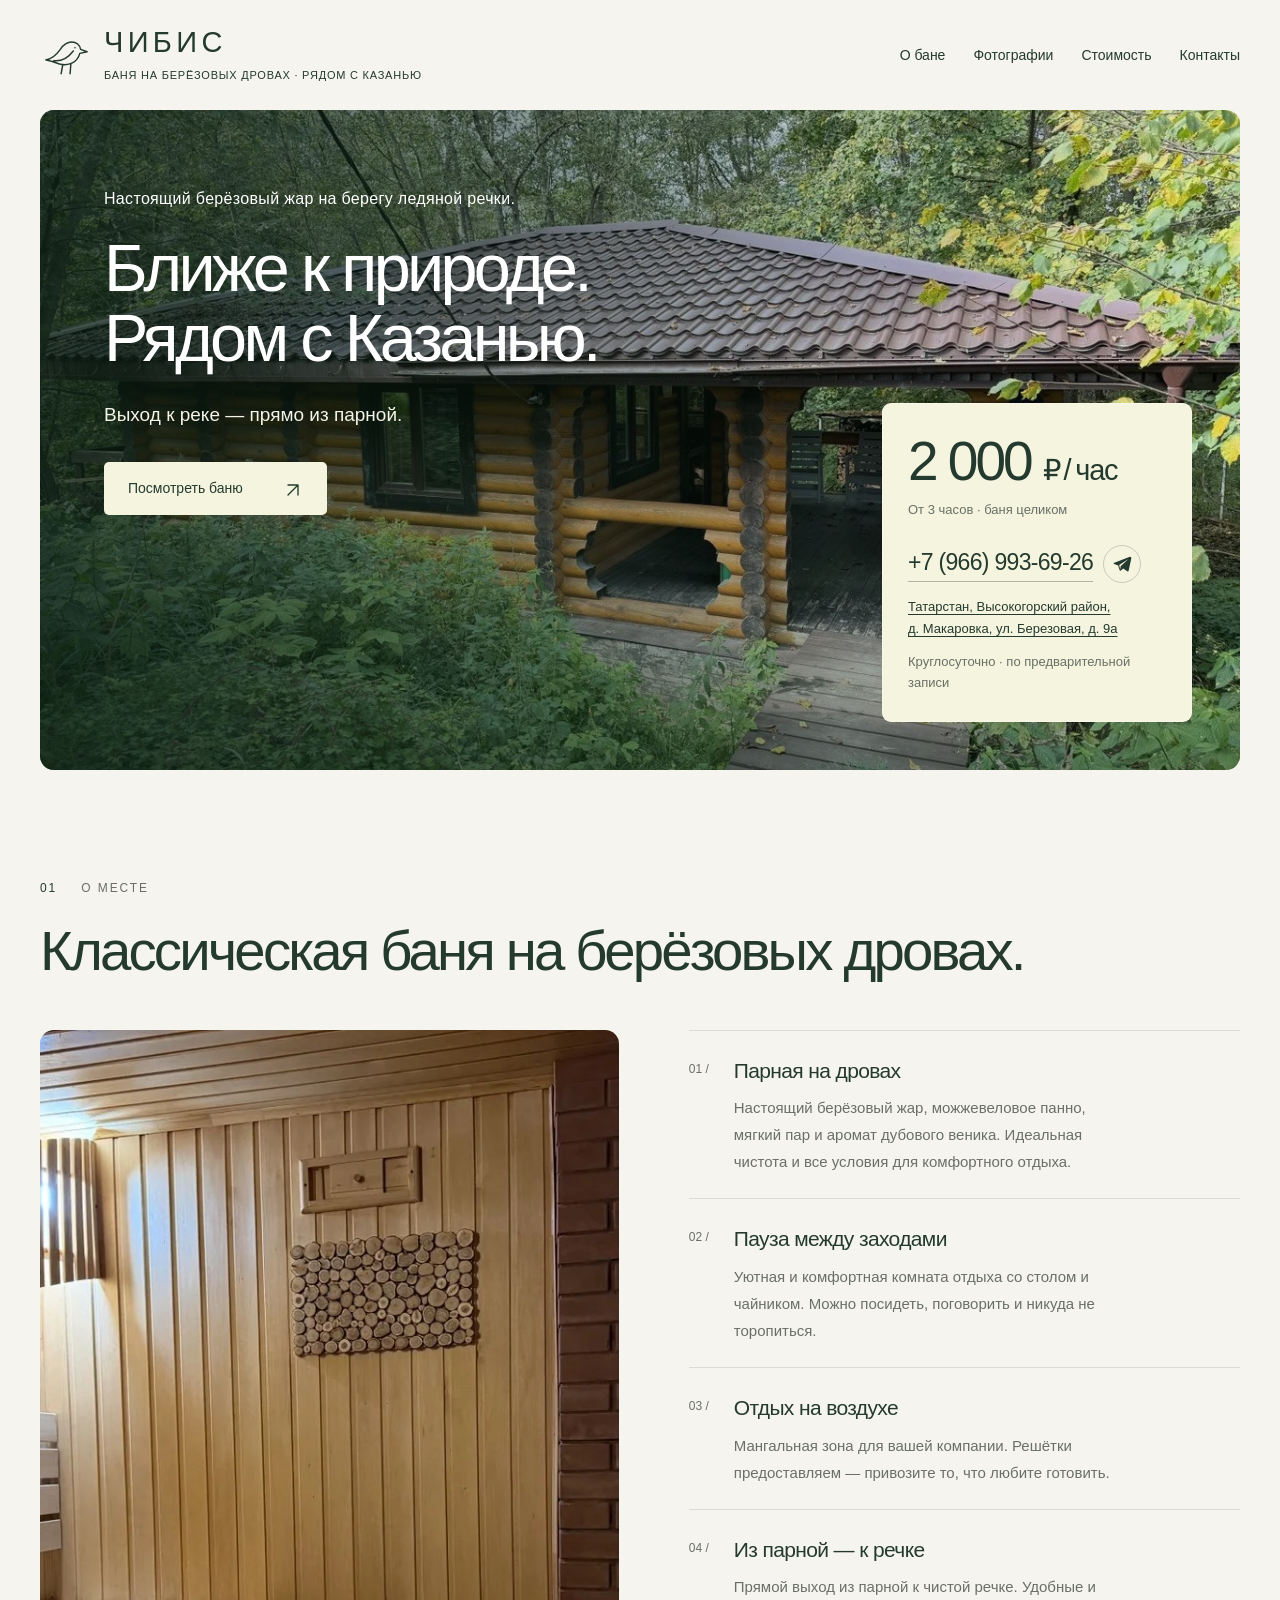
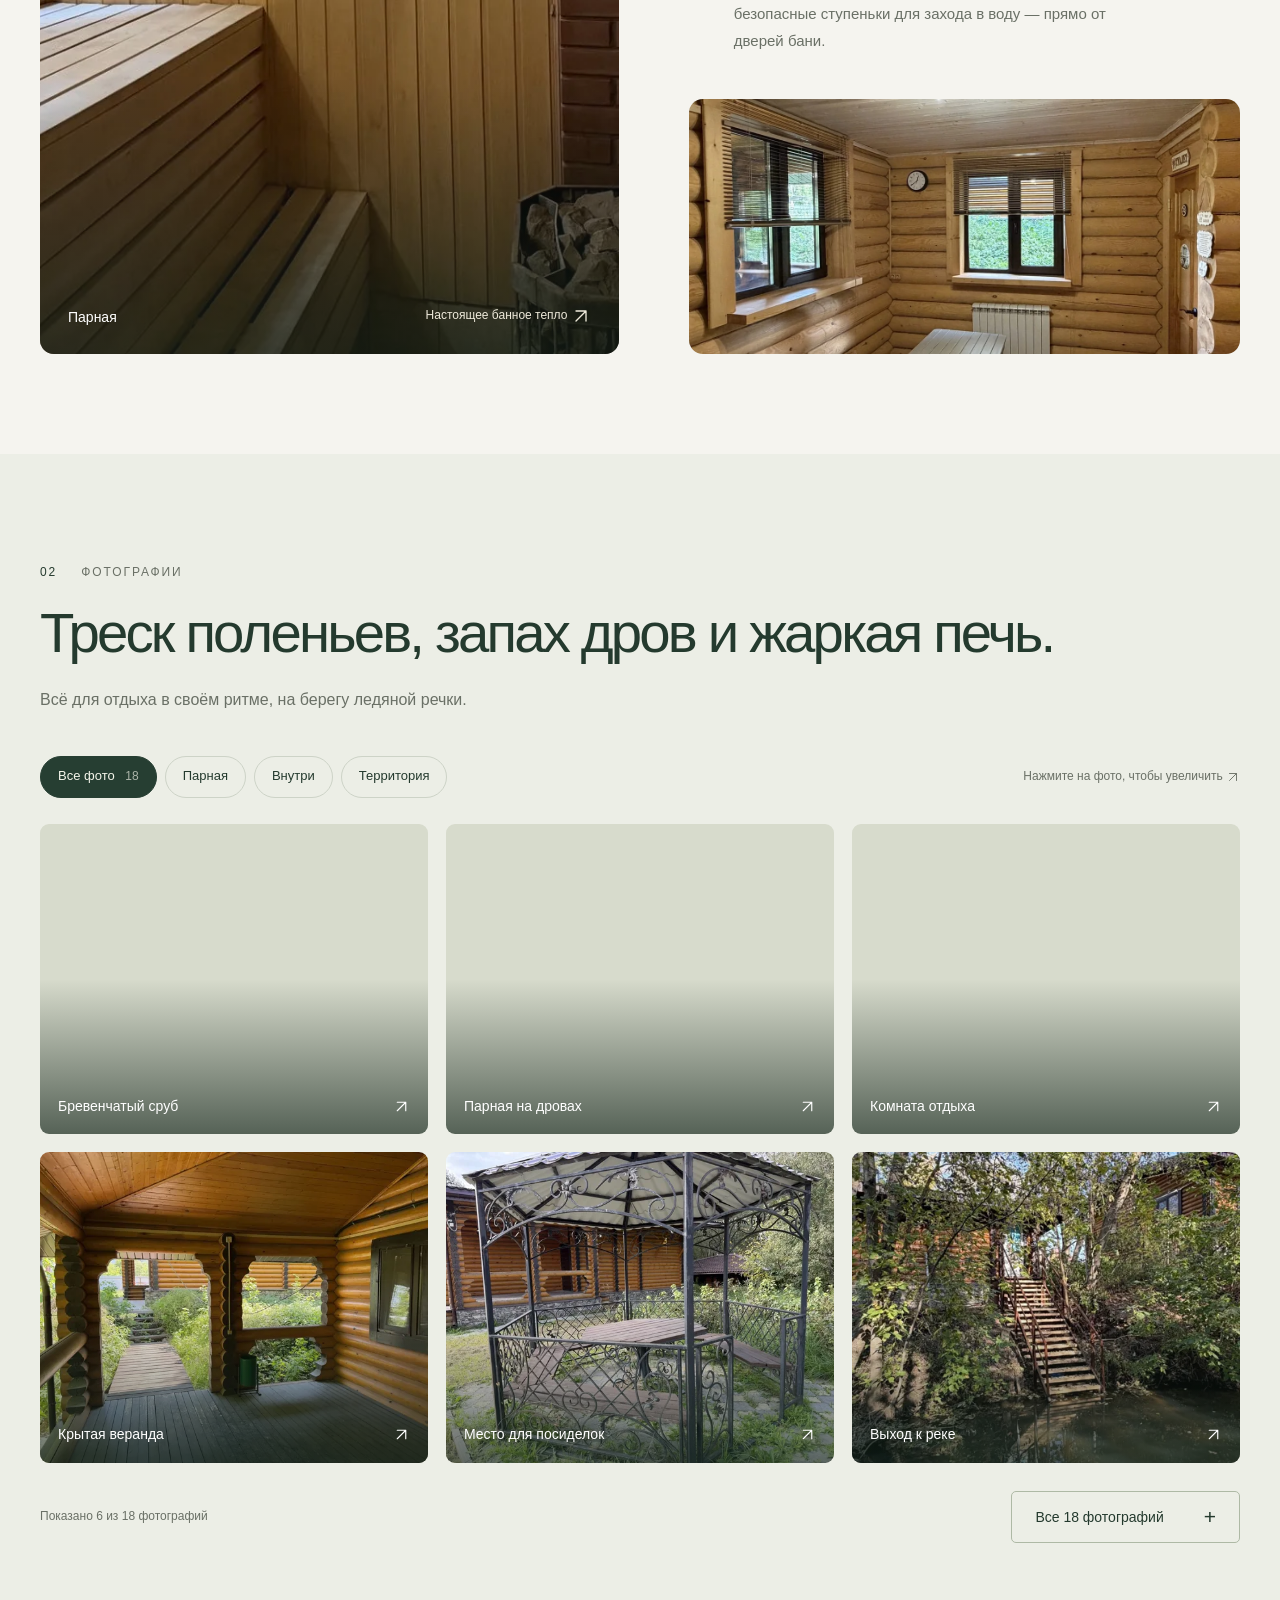
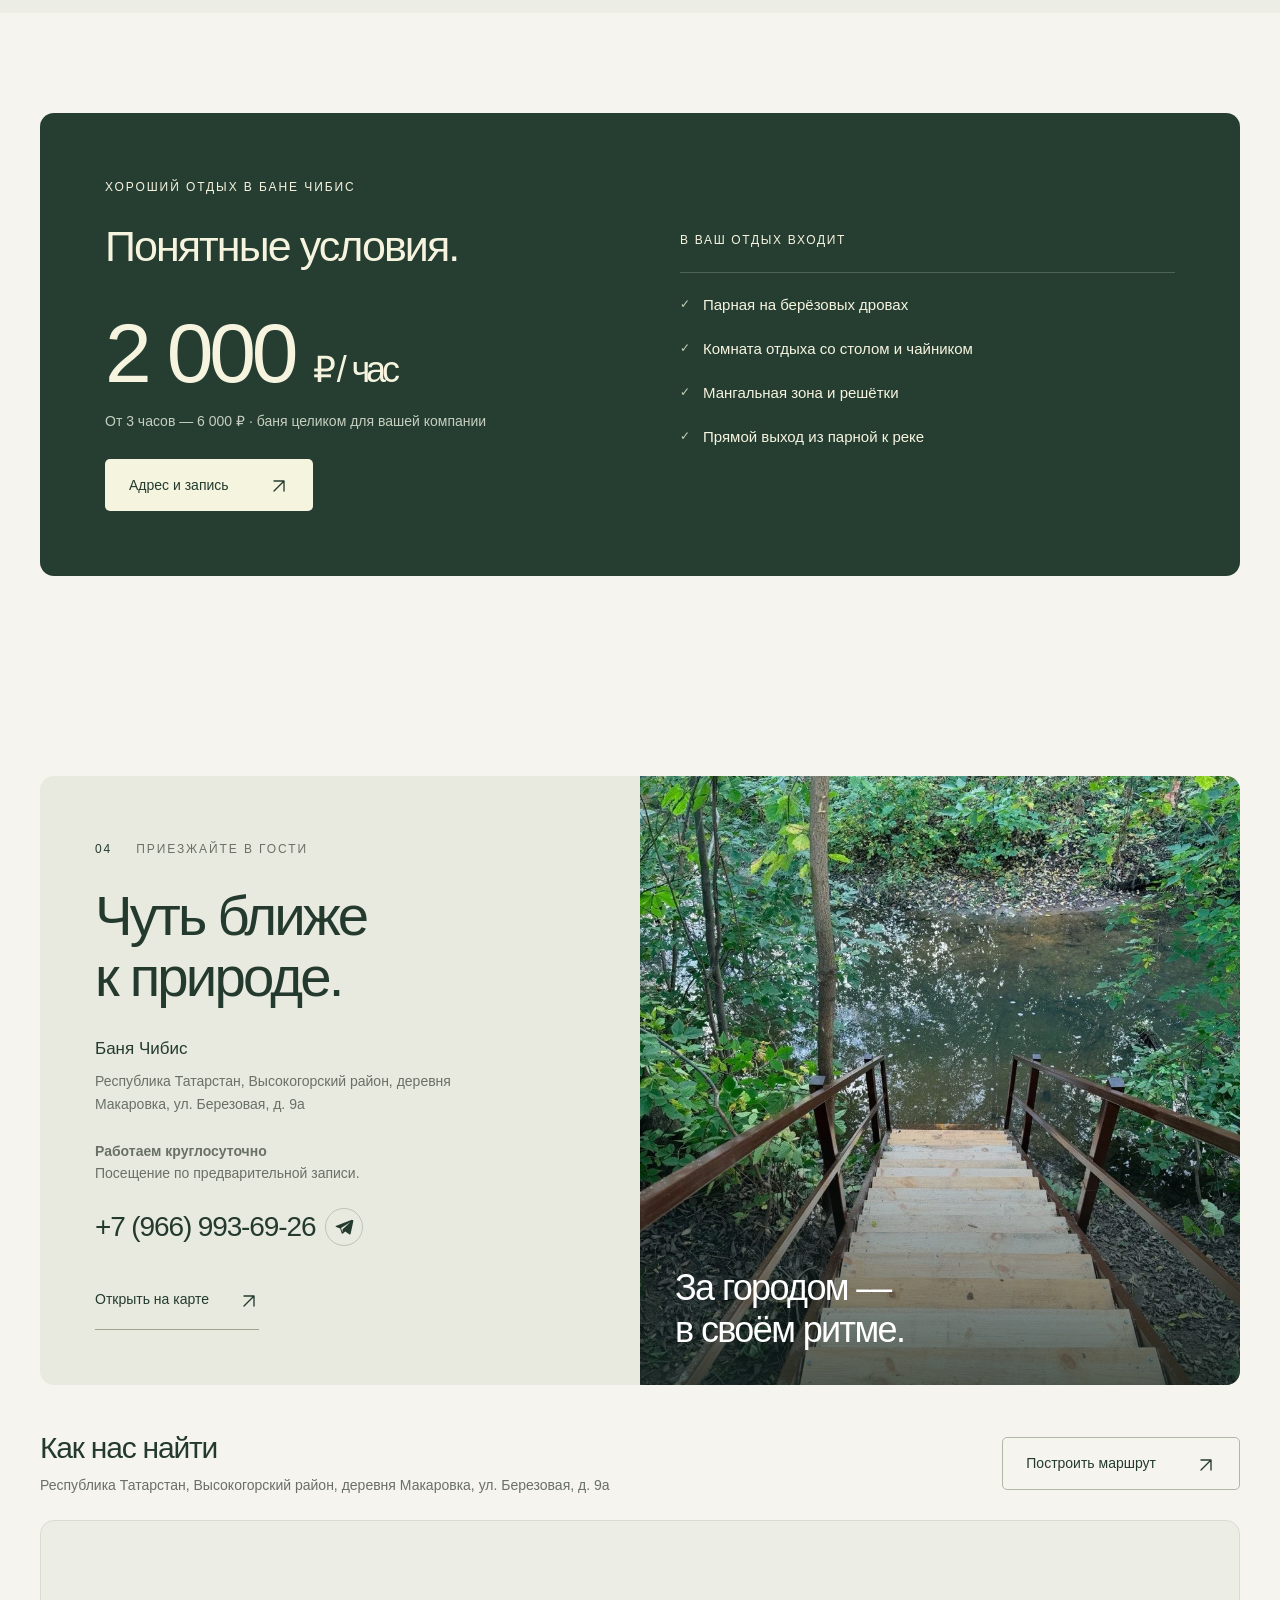
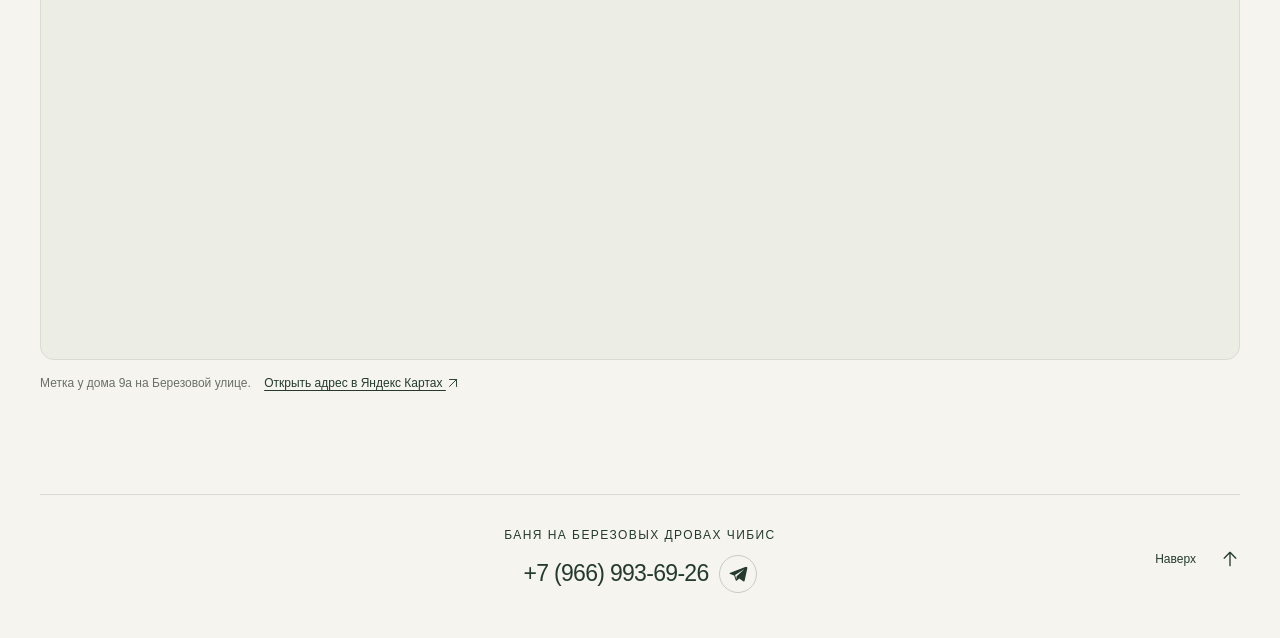
==== commit 62f33767: "Update index.html" ====
--- a/index.html
+++ b/index.html
@@ -56,7 +56,7 @@
         <div class="hero-shade"></div>
         <div class="hero-content">
           <p class="eyebrow">Настоящий берёзовый жар на берегу ледяной речки.</p>
-          <h1 id="hero-title"><span>Ближе к природе.</span> <span>Подальше от суеты.</span></h1>
+          <h1 id="hero-title"><span>Ближе к природе.</span> <span>Рядом с Казанью.</span></h1>
           <p class="hero-description">Выход к реке — прямо из парной.</p>
           <div class="hero-booking"><p class="hero-rate"><strong>2 000 <span>₽<span class="rate-slash">/</span>час</span></strong><small>От 3 часов · баня целиком</small></p><!-- HERO-CONTACT-START --><div class="phone-row hero-phone-row"><a class="hero-phone" href="tel:+79669936926">+7 (966) 993-69-26</a><a class="telegram-link" href="https://t.me/+79669936926" target="_blank" rel="noopener noreferrer" aria-label="Написать в Telegram на +7 (966) 993-69-26" title="Написать в Telegram"><svg viewBox="0 0 24 24" fill="currentColor" aria-hidden="true" focusable="false"><path d="M20.6 4.1 3.7 10.6c-1.2.5-1.2 1.2-.2 1.5l4.3 1.4 1.6 5c.2.6.1.8.8.8.5 0 .7-.2 1-.5l2.1-2 4.4 3.2c.8.5 1.4.2 1.6-.8l2.8-13.3c.3-1.2-.4-1.8-1.5-1.3Zm-2.1 3.1-8 7.2-.3 3.4-1.4-4.7 9.1-5.7c.4-.3.8-.1.6-.2Z"/></svg></a></div><a class="hero-address" href="#map-title"><span>Татарстан, Высокогорский район,</span><br><span>д. Макаровка, ул. Березовая, д. 9а</span></a><p class="hero-schedule">Круглосуточно · по предварительной записи</p><!-- HERO-CONTACT-END --></div>
           <a class="button button-cream" href="#gallery">Посмотреть баню <span aria-hidden="true"><svg class="icon icon-arrow" viewBox="0 0 24 24" fill="none" stroke="currentColor" stroke-width="1.6" stroke-linecap="round" stroke-linejoin="round" aria-hidden="true" focusable="false"><path d="M6 18 18 6M6 6h12v12"/></svg></span></a>
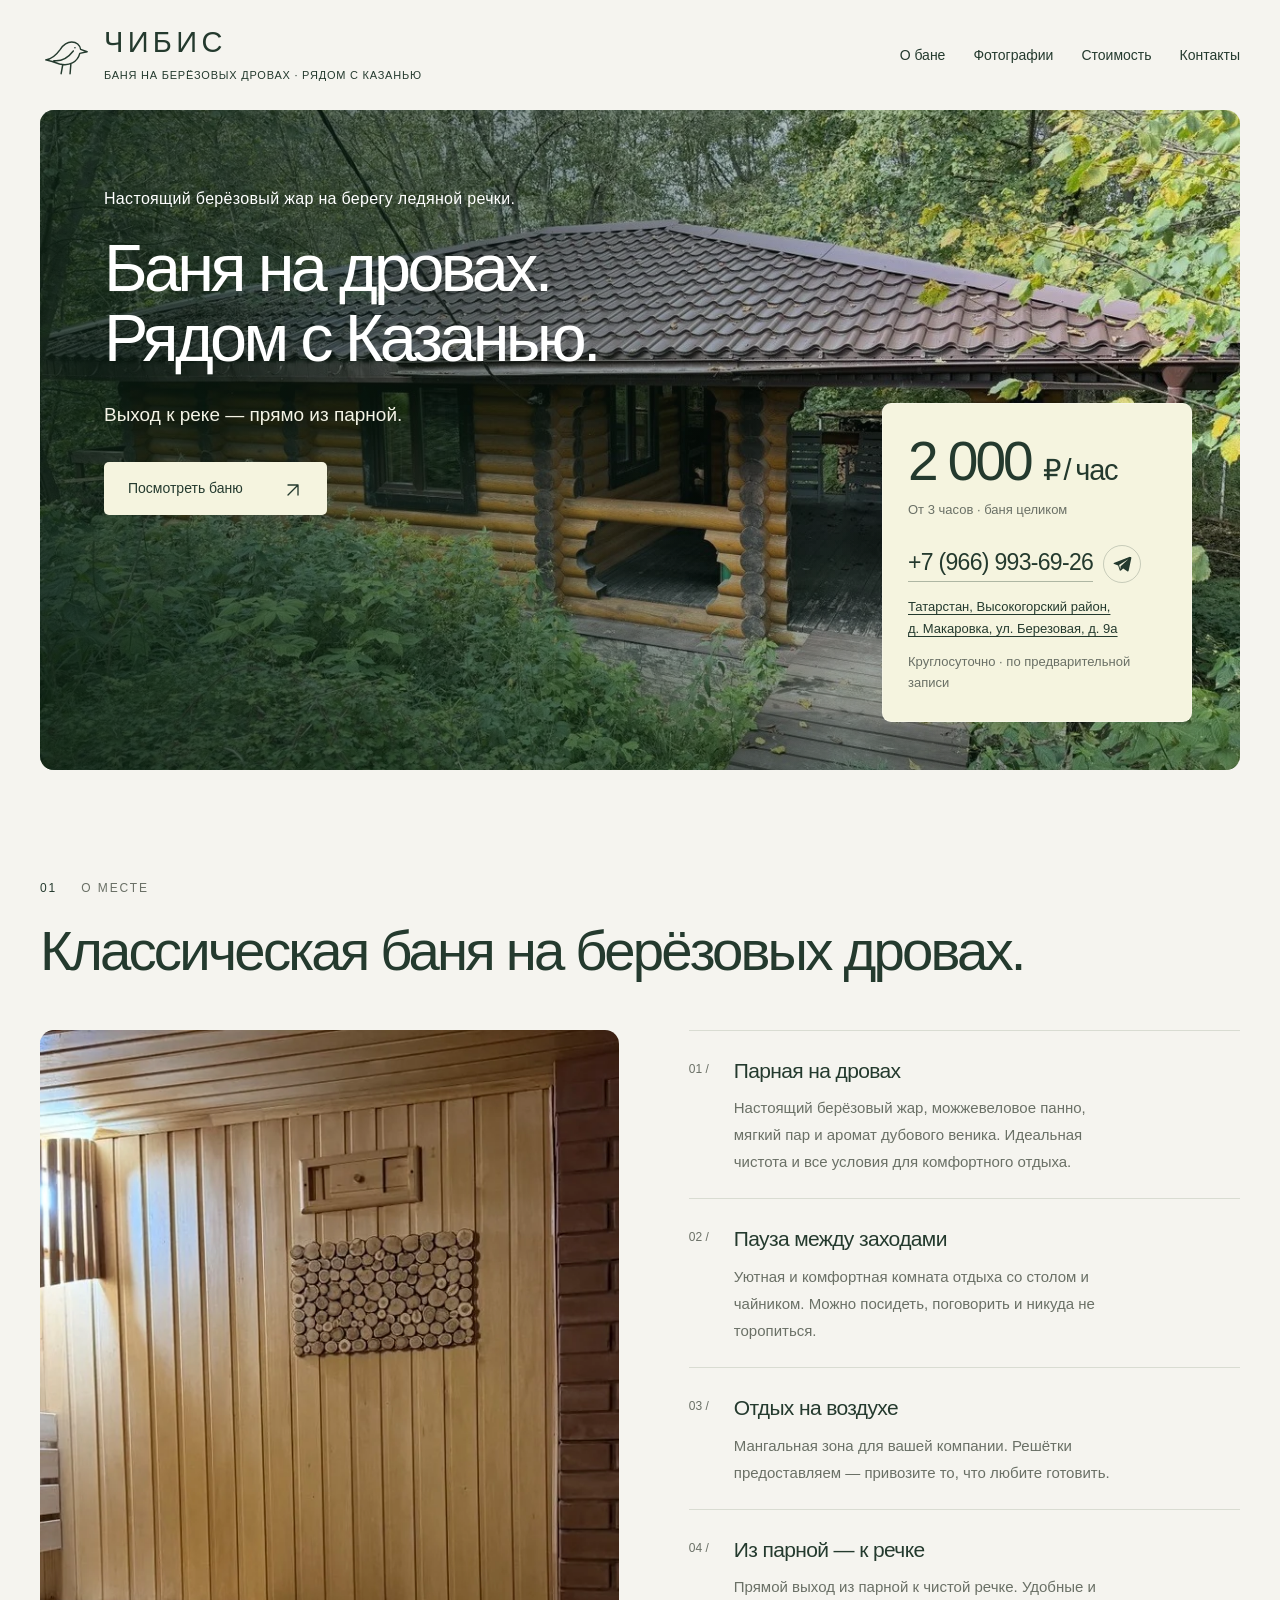
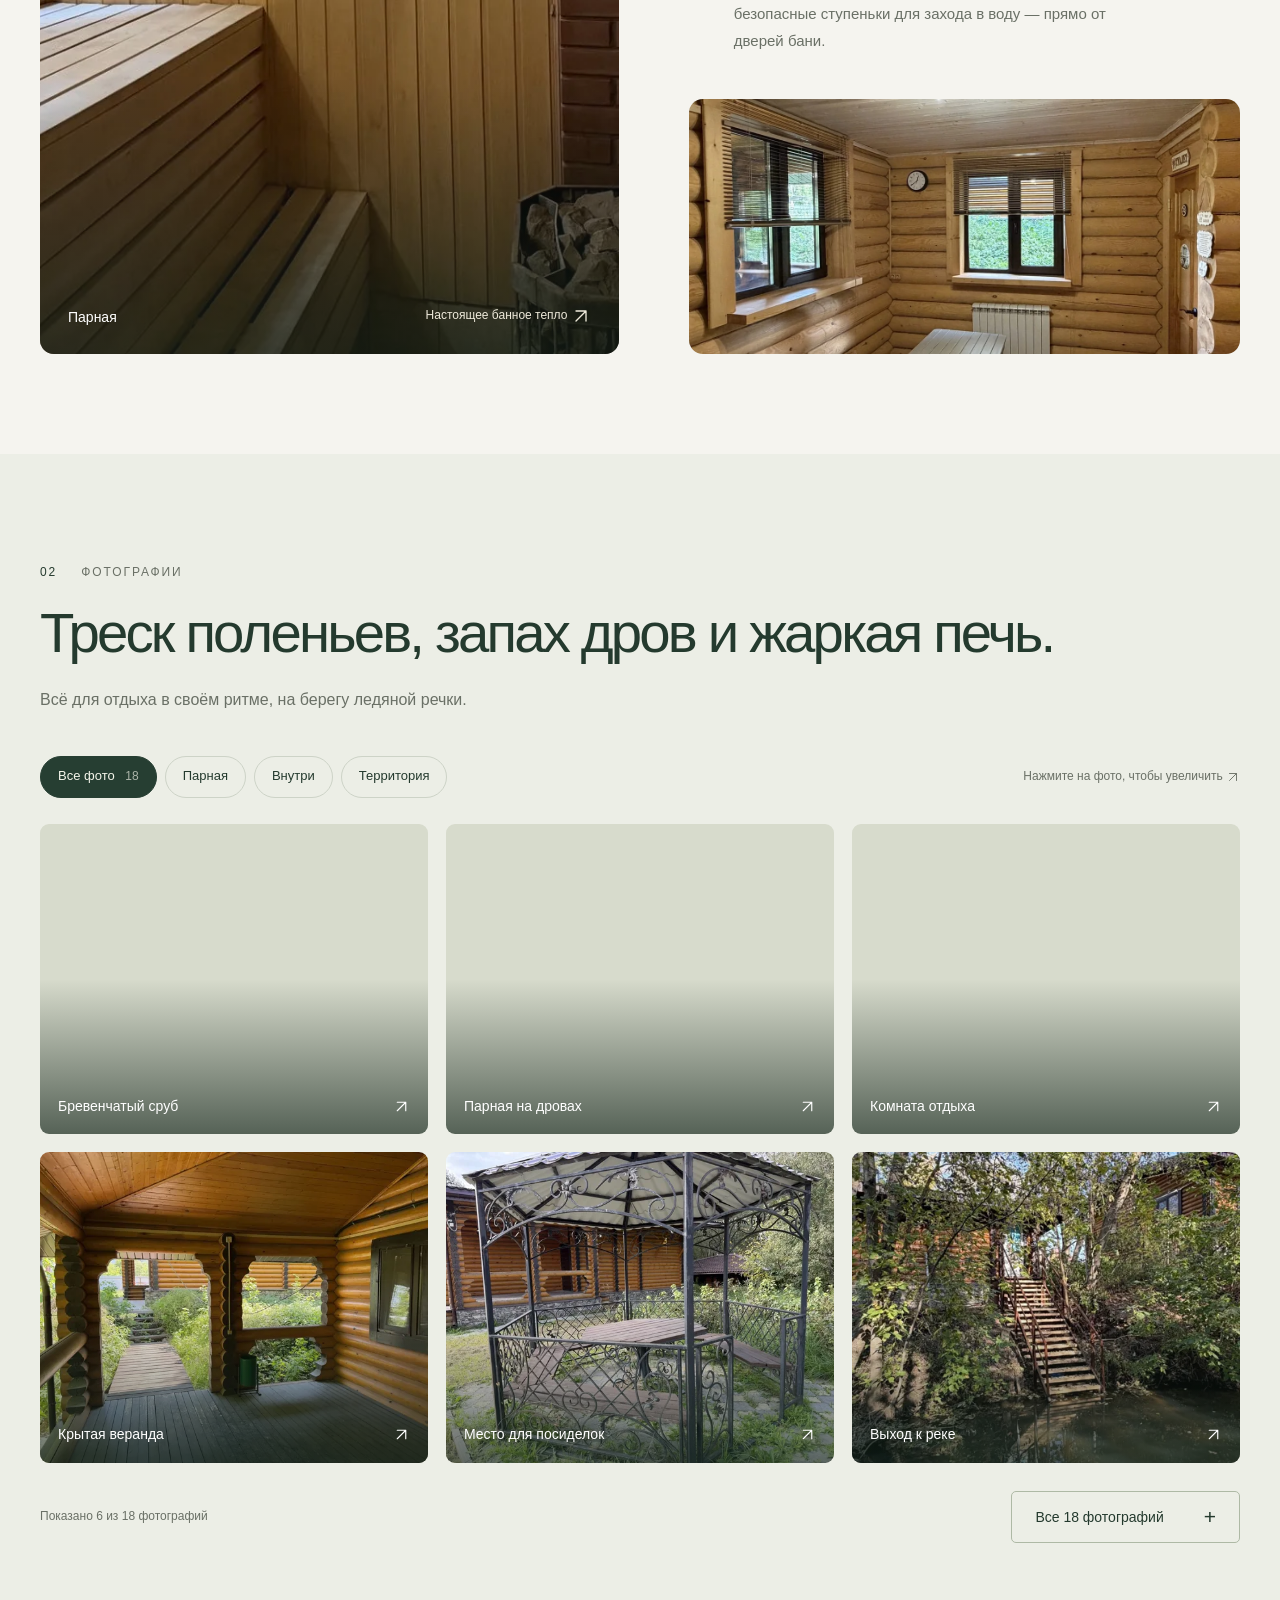
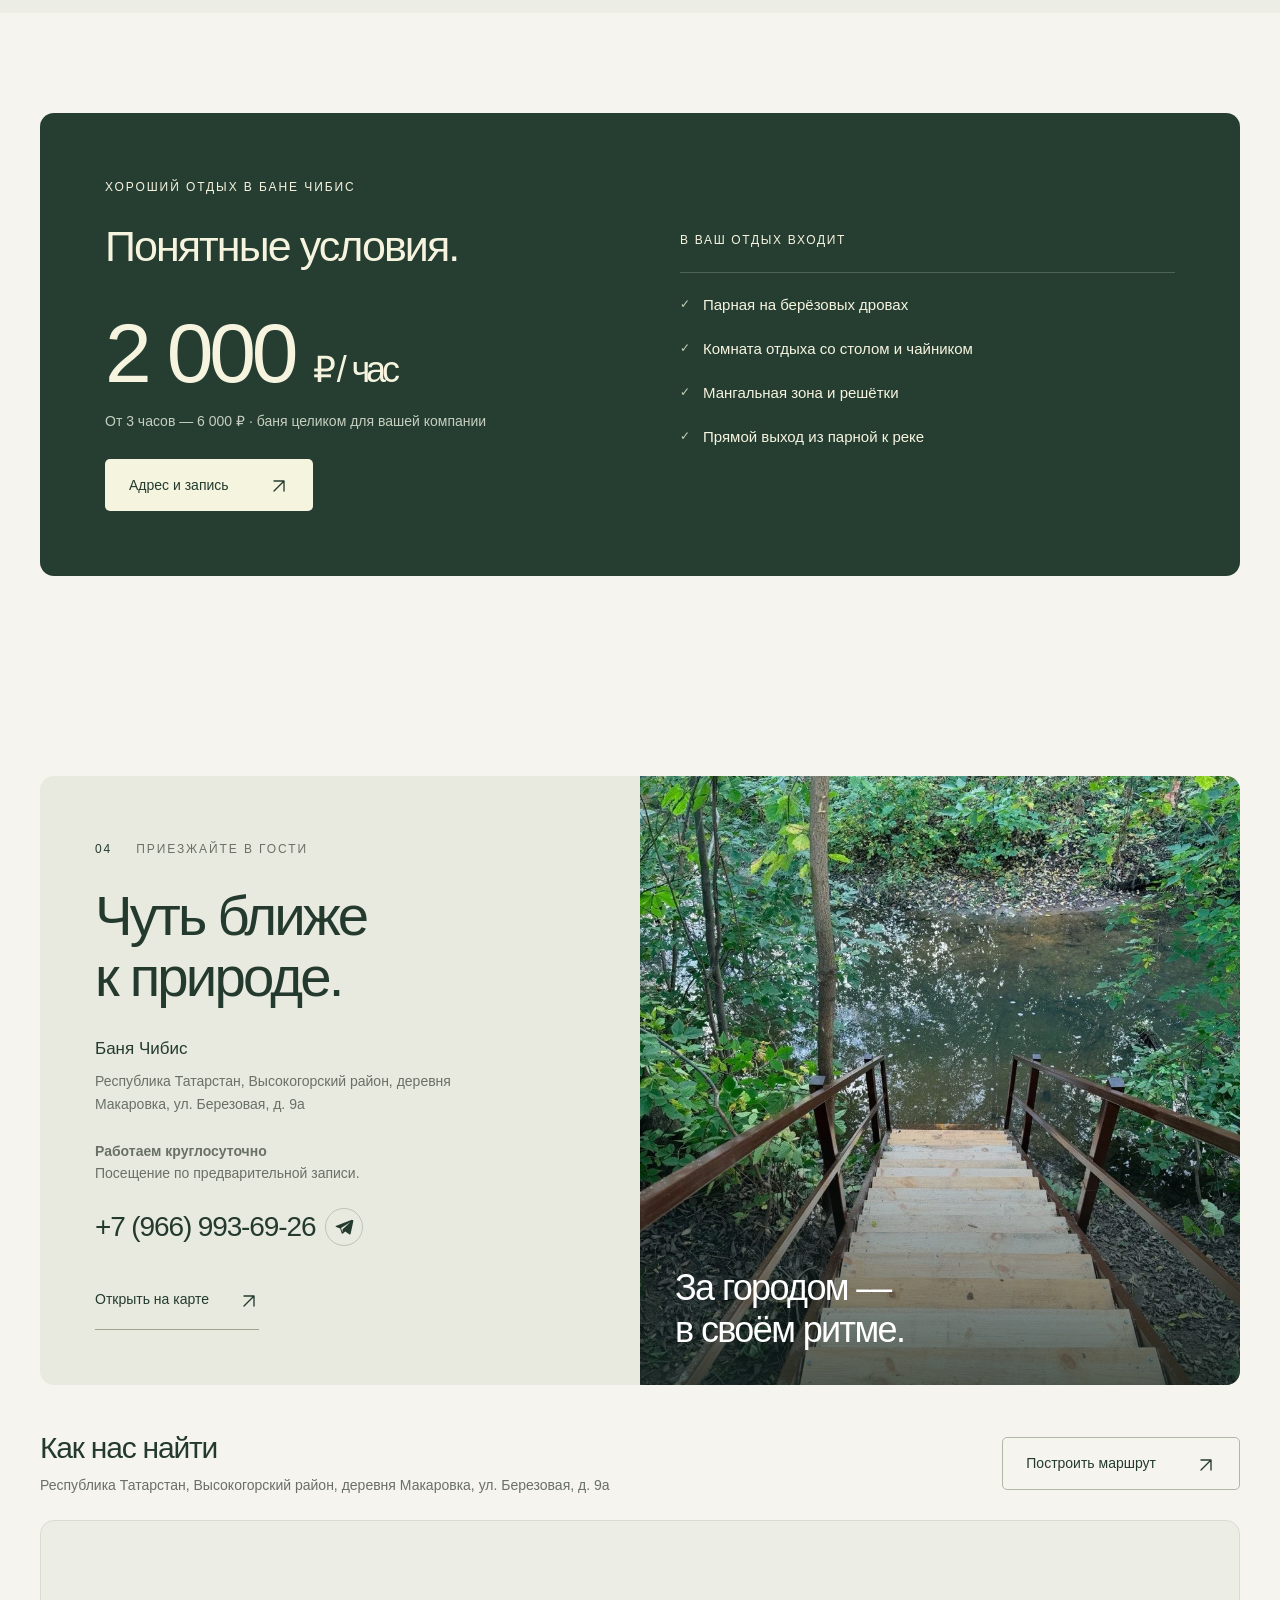
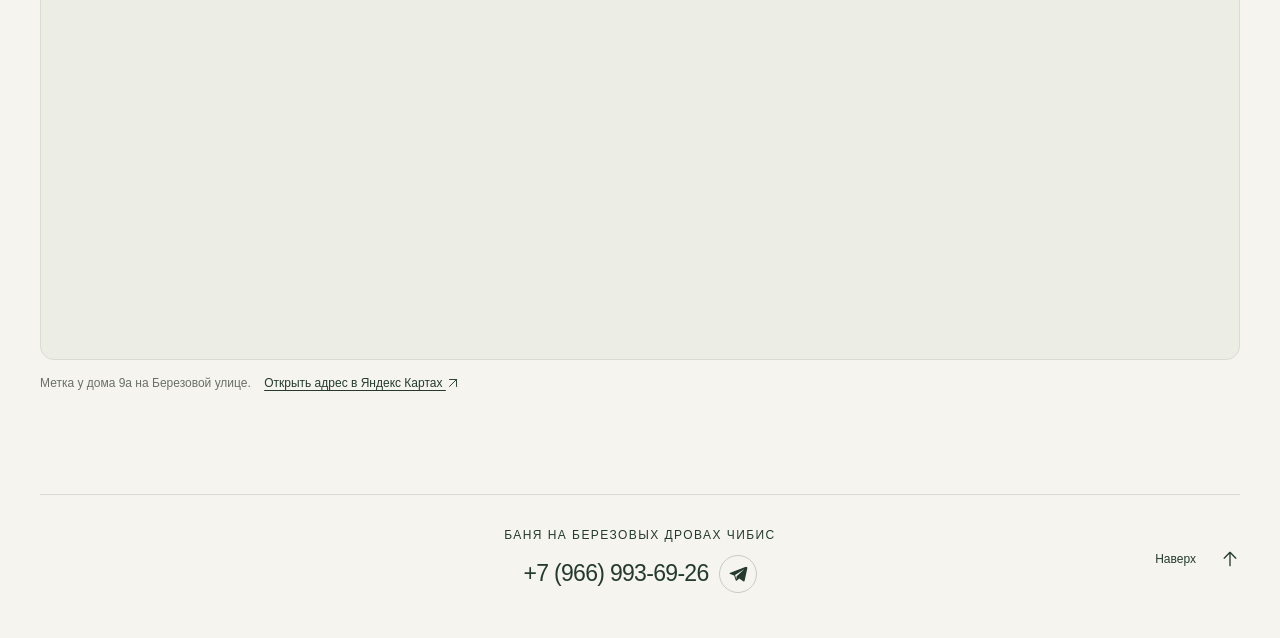
==== commit 485691c6: "Change hero title to 'Баня на дровах.'" ====
--- a/index.html
+++ b/index.html
@@ -56,7 +56,7 @@
         <div class="hero-shade"></div>
         <div class="hero-content">
           <p class="eyebrow">Настоящий берёзовый жар на берегу ледяной речки.</p>
-          <h1 id="hero-title"><span>Ближе к природе.</span> <span>Рядом с Казанью.</span></h1>
+          <h1 id="hero-title"><span>Баня на дровах.</span> <span>Рядом с Казанью.</span></h1>
           <p class="hero-description">Выход к реке — прямо из парной.</p>
           <div class="hero-booking"><p class="hero-rate"><strong>2 000 <span>₽<span class="rate-slash">/</span>час</span></strong><small>От 3 часов · баня целиком</small></p><!-- HERO-CONTACT-START --><div class="phone-row hero-phone-row"><a class="hero-phone" href="tel:+79669936926">+7 (966) 993-69-26</a><a class="telegram-link" href="https://t.me/+79669936926" target="_blank" rel="noopener noreferrer" aria-label="Написать в Telegram на +7 (966) 993-69-26" title="Написать в Telegram"><svg viewBox="0 0 24 24" fill="currentColor" aria-hidden="true" focusable="false"><path d="M20.6 4.1 3.7 10.6c-1.2.5-1.2 1.2-.2 1.5l4.3 1.4 1.6 5c.2.6.1.8.8.8.5 0 .7-.2 1-.5l2.1-2 4.4 3.2c.8.5 1.4.2 1.6-.8l2.8-13.3c.3-1.2-.4-1.8-1.5-1.3Zm-2.1 3.1-8 7.2-.3 3.4-1.4-4.7 9.1-5.7c.4-.3.8-.1.6-.2Z"/></svg></a></div><a class="hero-address" href="#map-title"><span>Татарстан, Высокогорский район,</span><br><span>д. Макаровка, ул. Березовая, д. 9а</span></a><p class="hero-schedule">Круглосуточно · по предварительной записи</p><!-- HERO-CONTACT-END --></div>
           <a class="button button-cream" href="#gallery">Посмотреть баню <span aria-hidden="true"><svg class="icon icon-arrow" viewBox="0 0 24 24" fill="none" stroke="currentColor" stroke-width="1.6" stroke-linecap="round" stroke-linejoin="round" aria-hidden="true" focusable="false"><path d="M6 18 18 6M6 6h12v12"/></svg></span></a>
